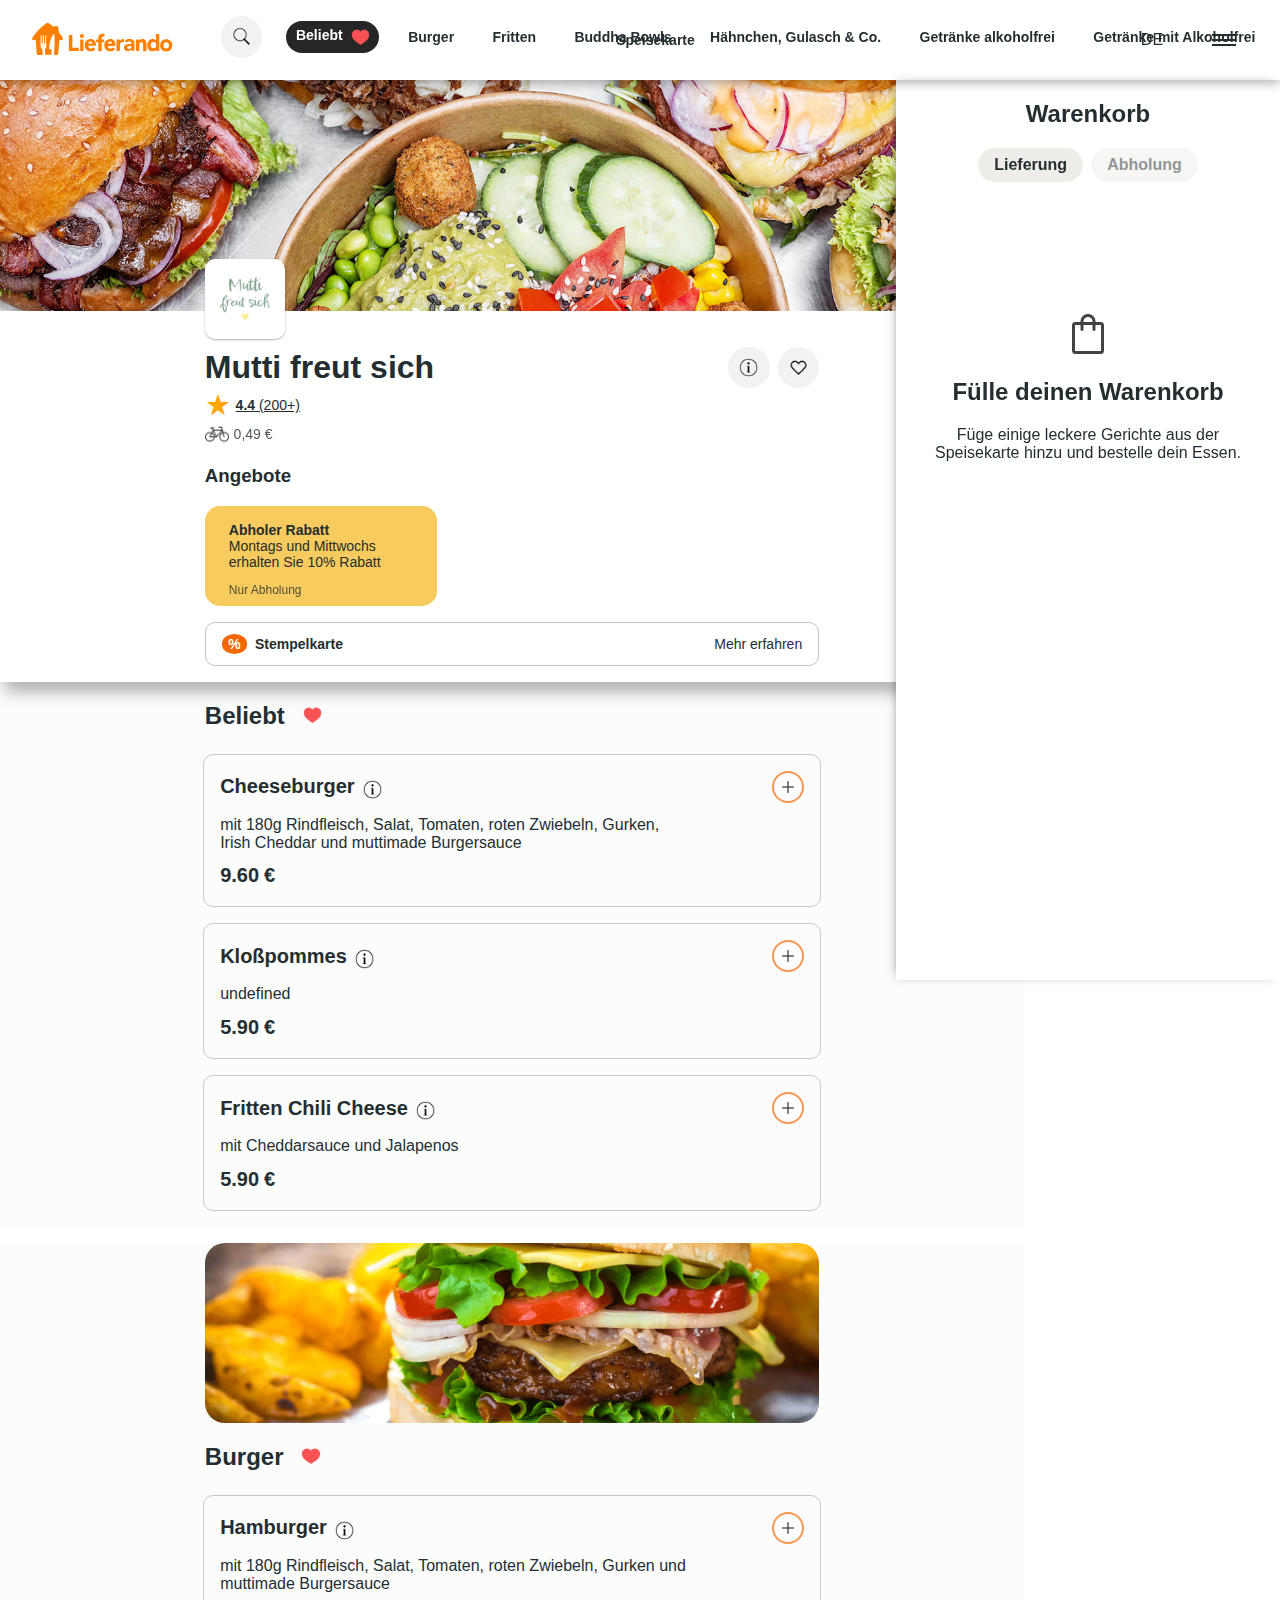
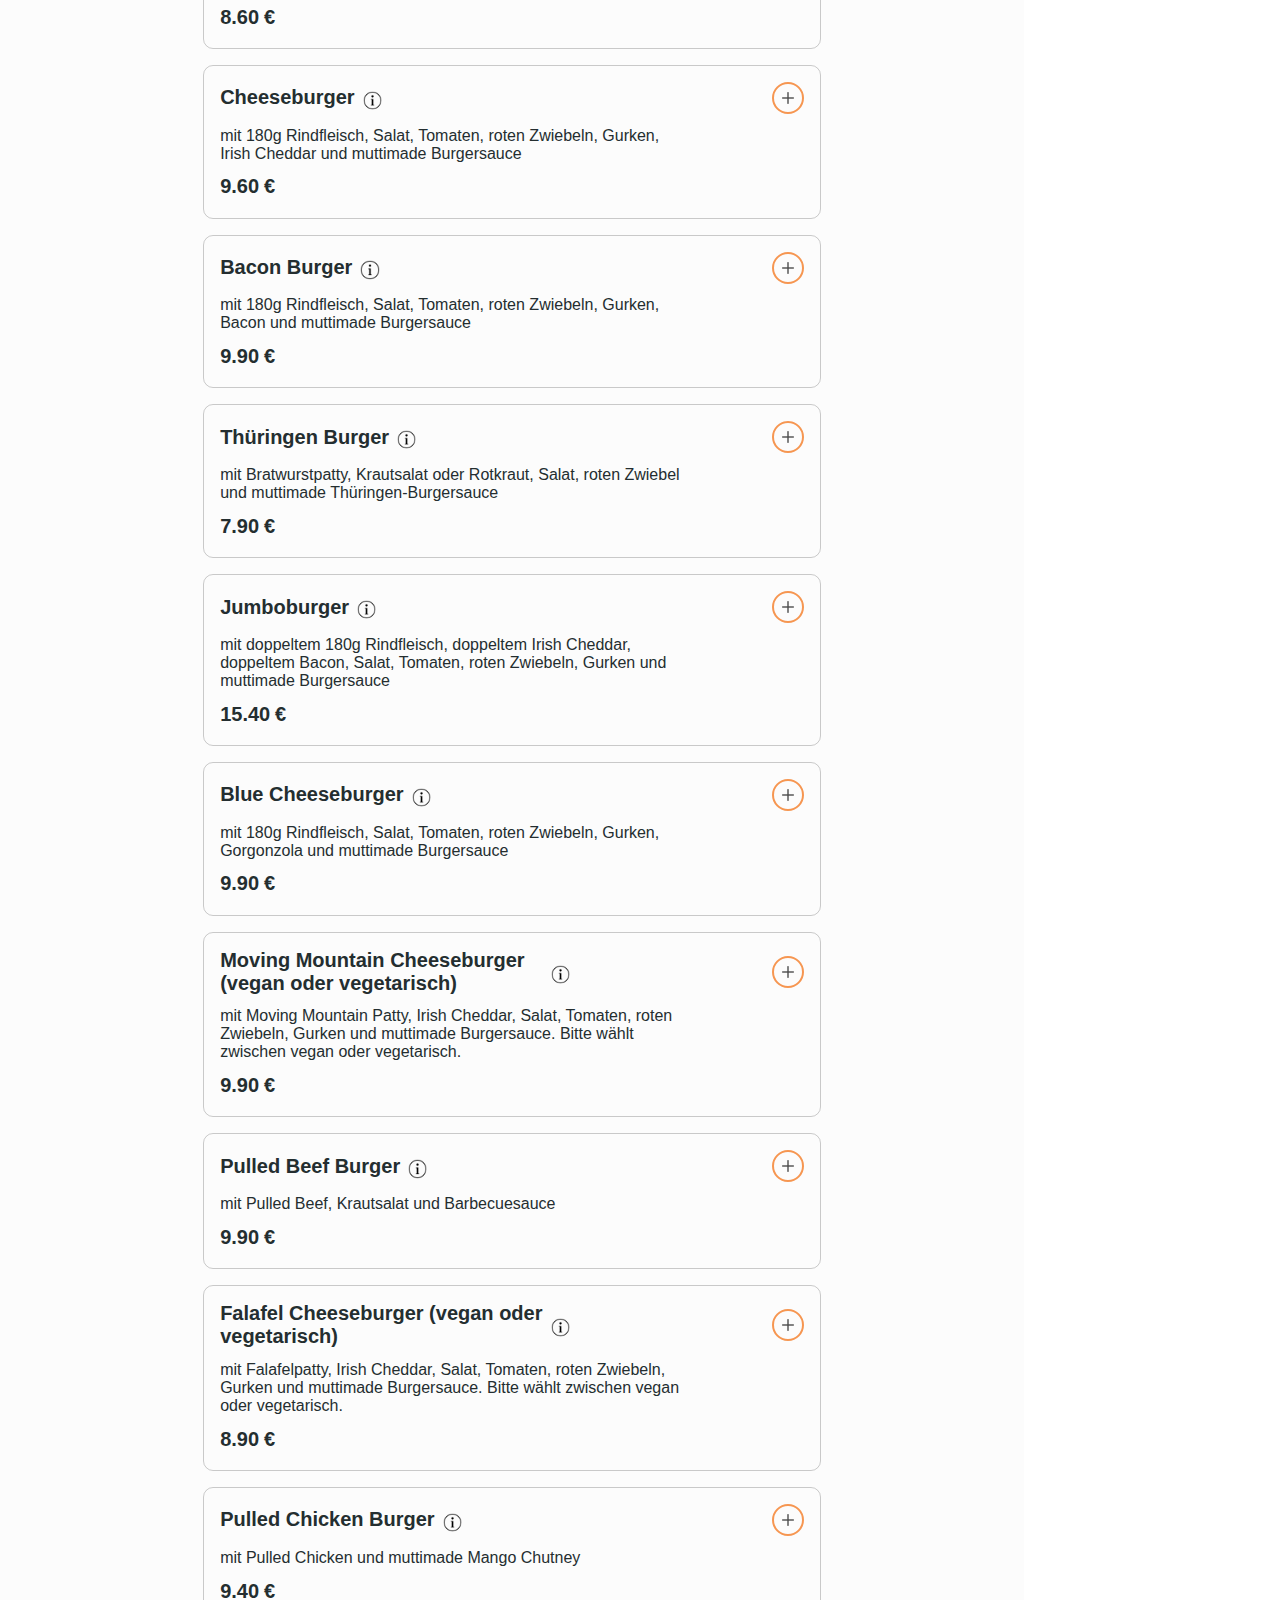
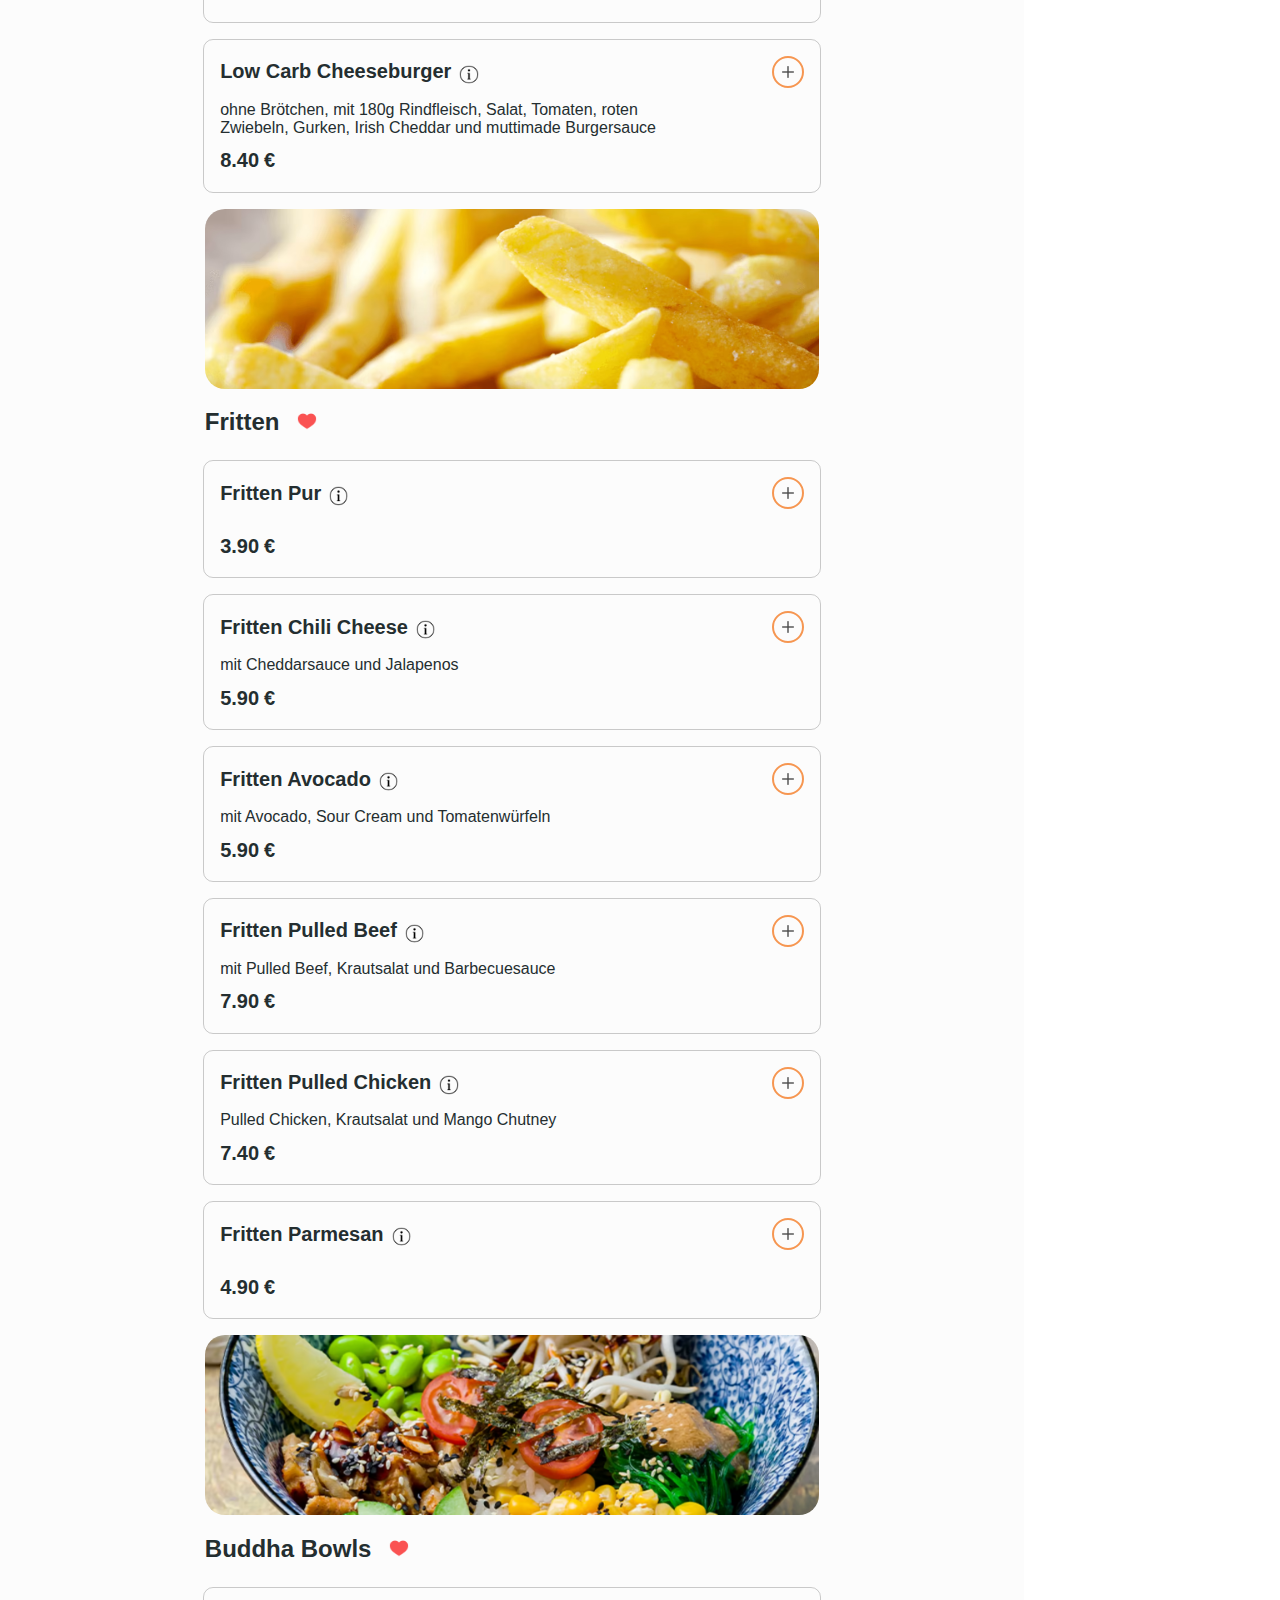
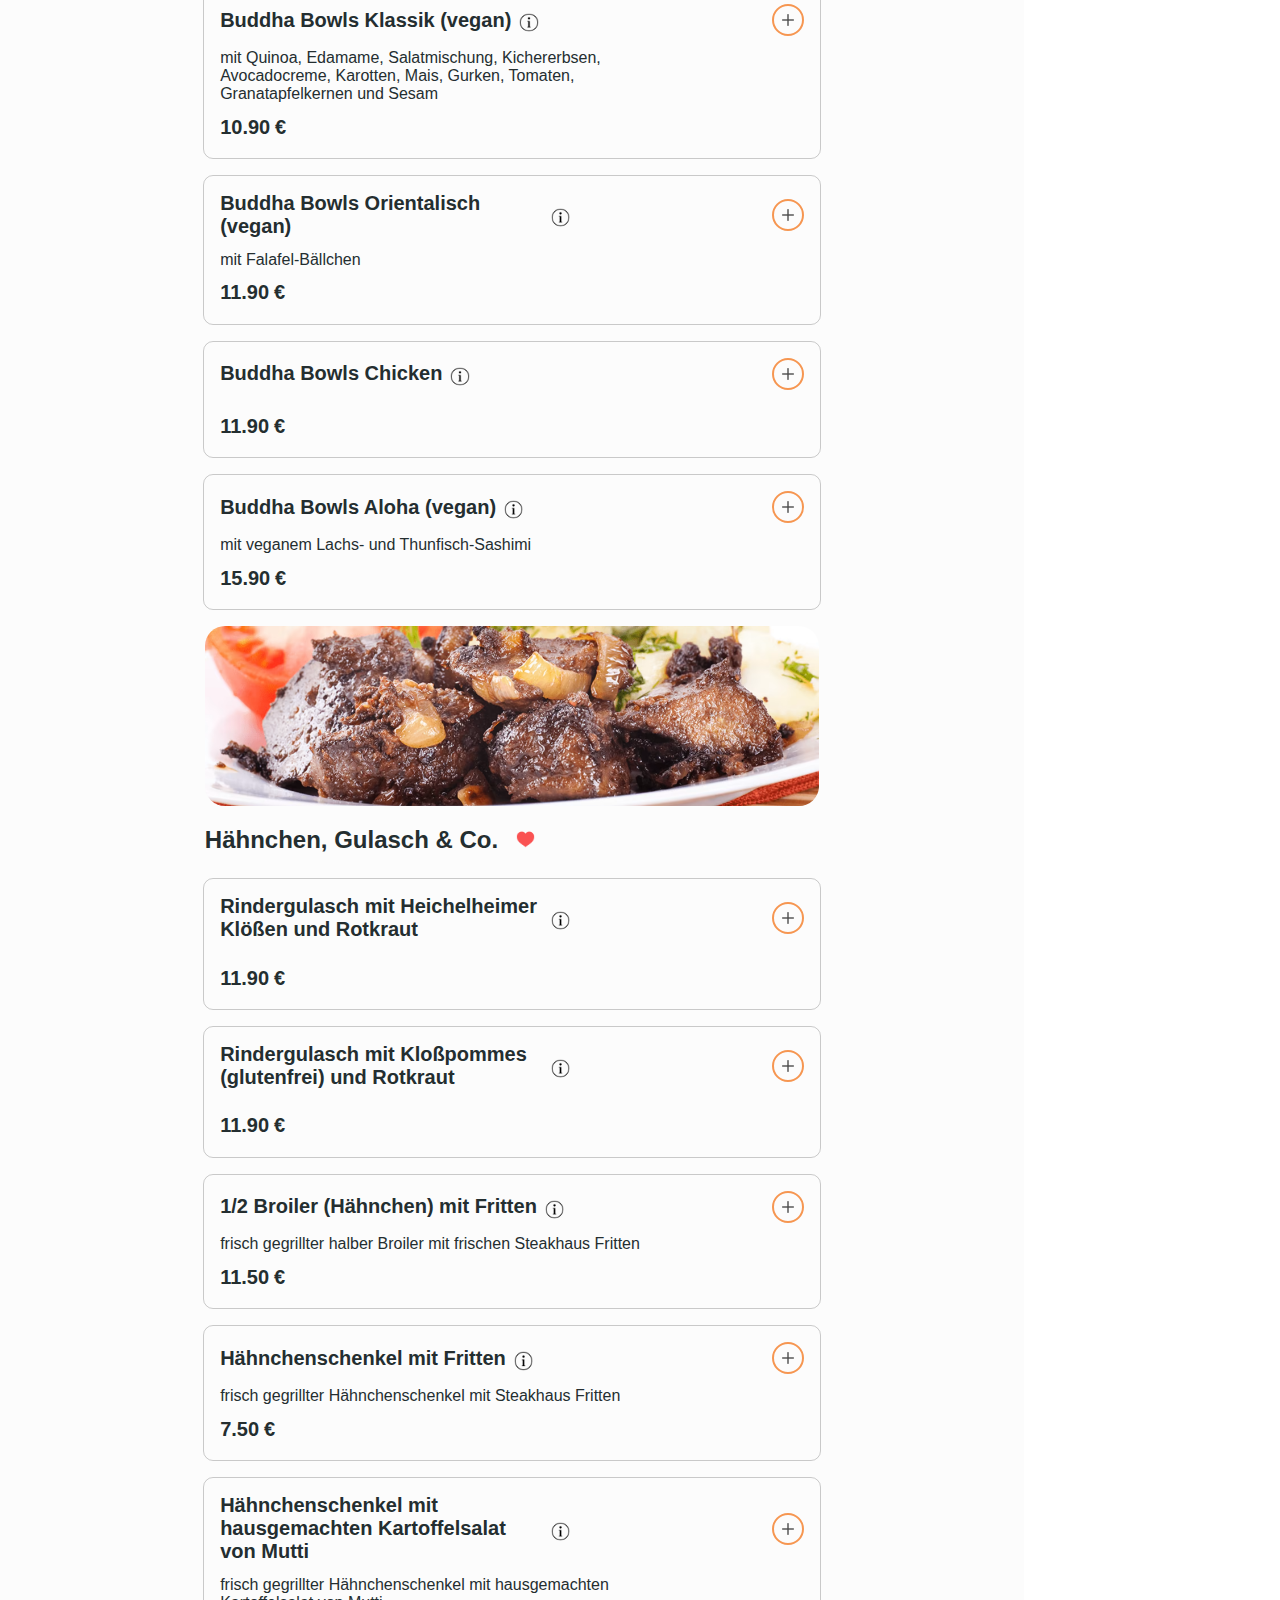
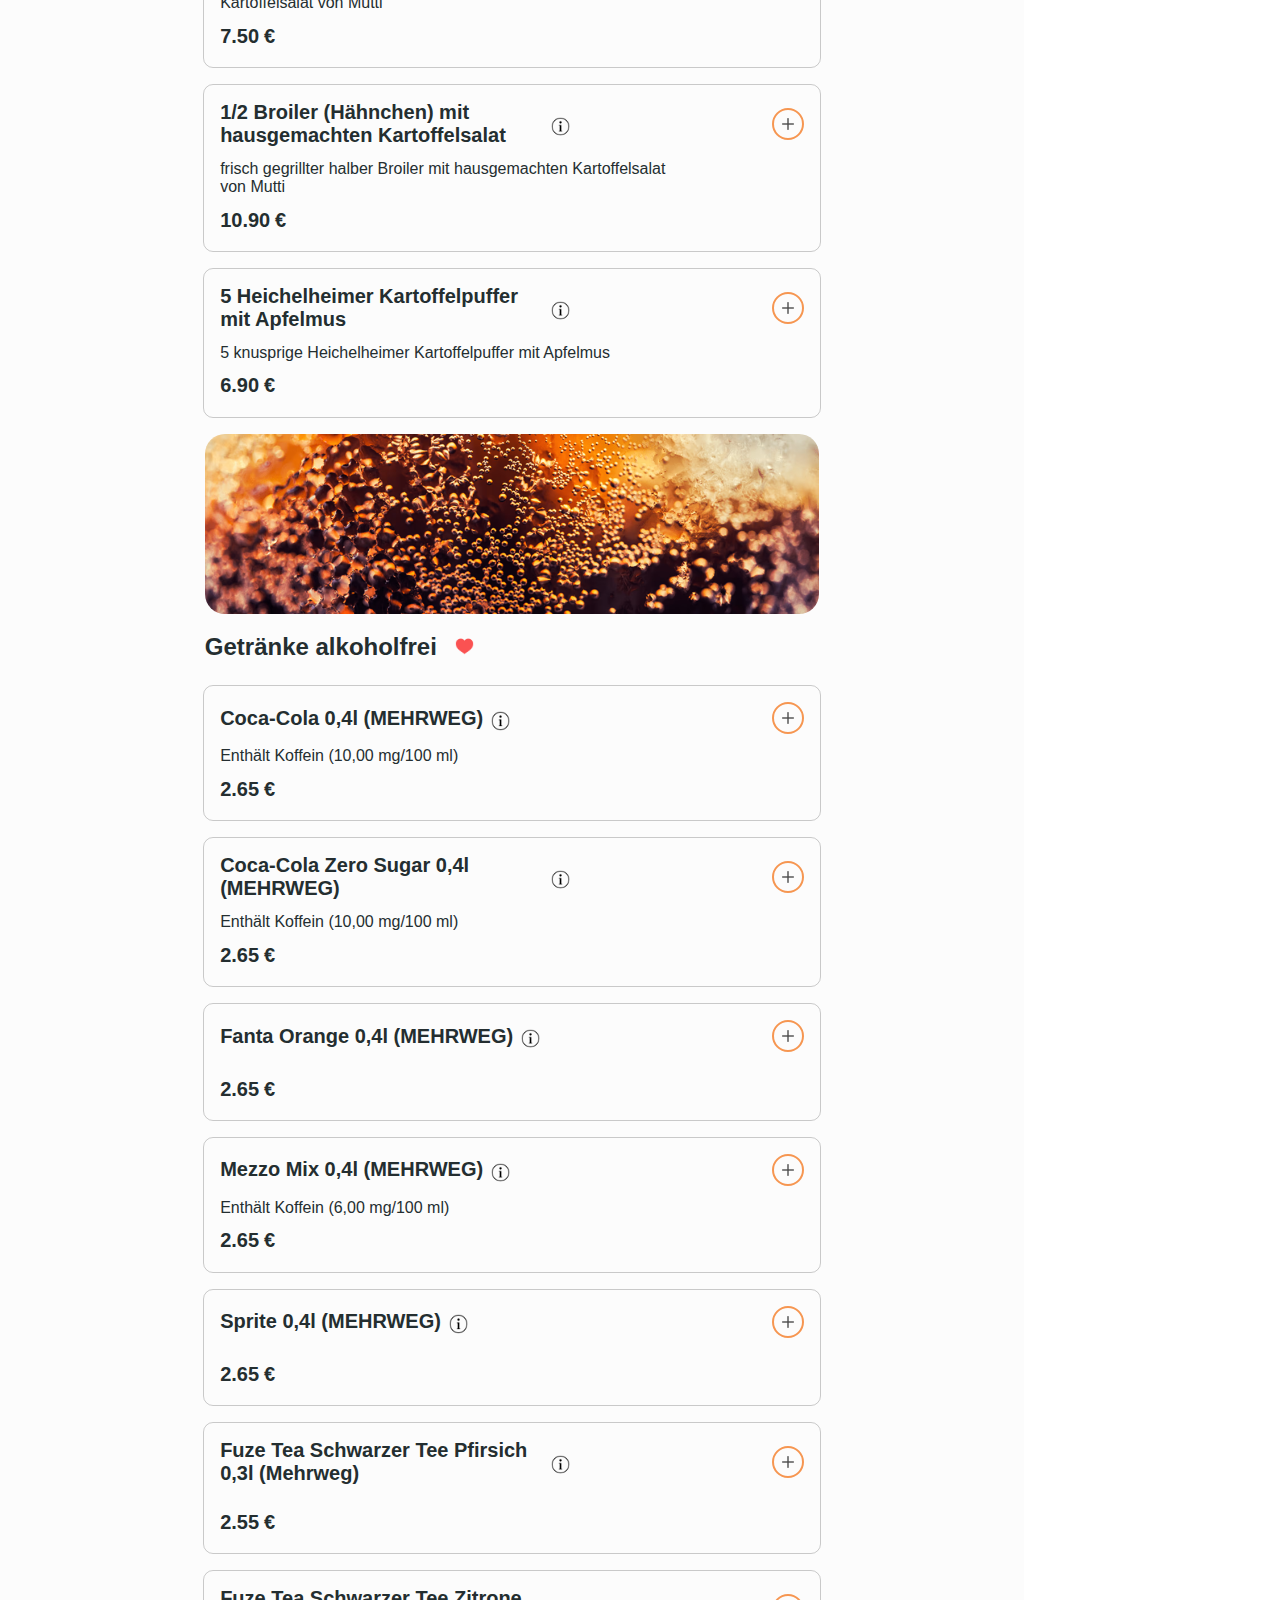
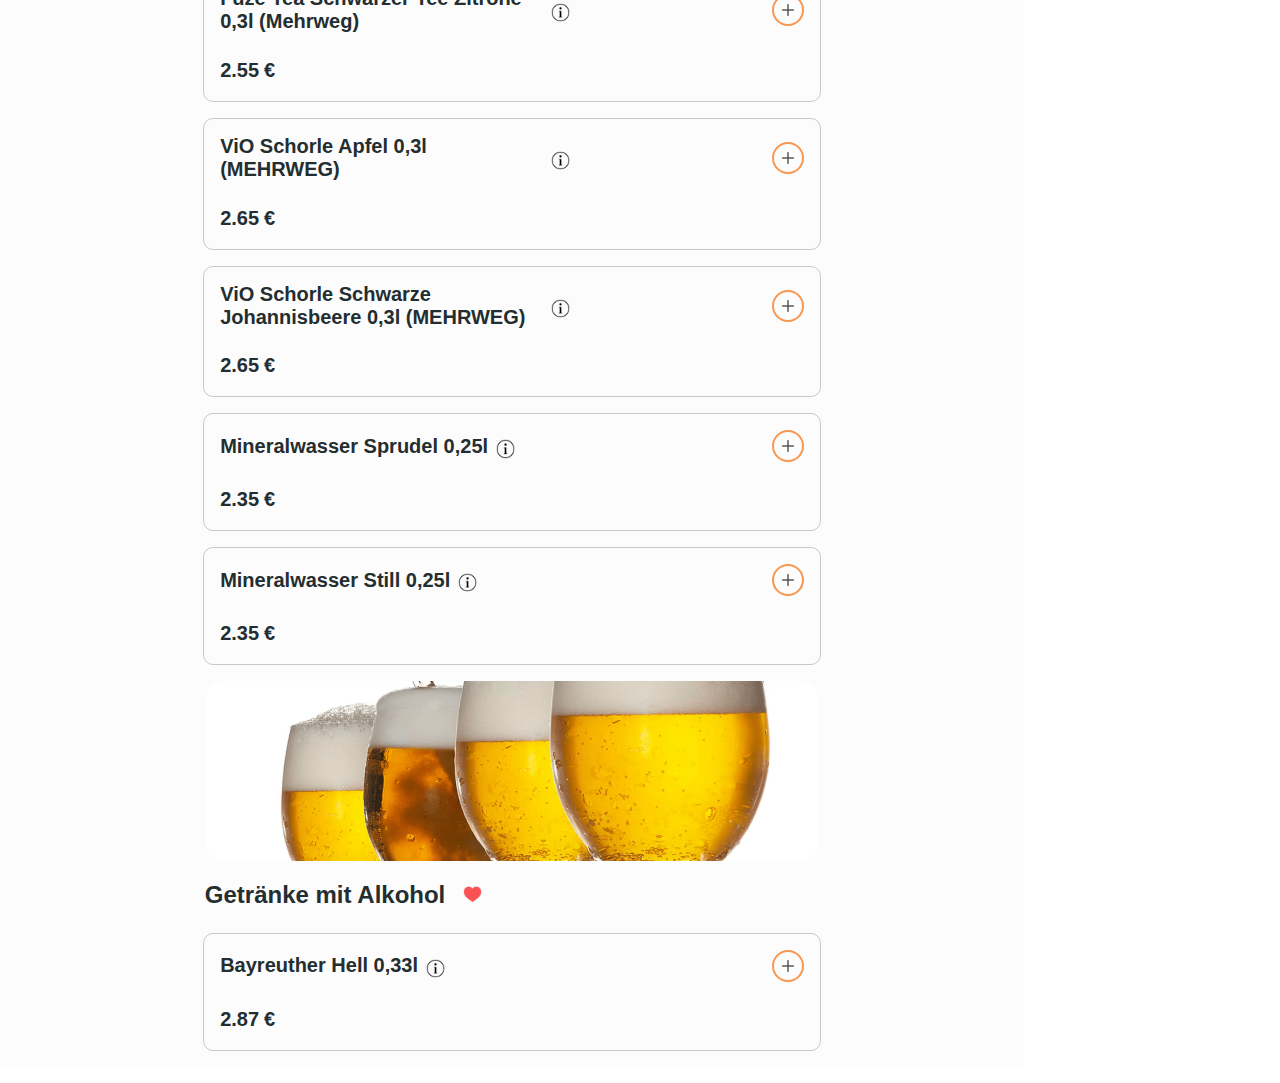
==== index.html @ 91c19d13 "refactor" ====
<!DOCTYPE html>
<html lang="en">
   <head>
      <meta charset="UTF-8" />
      <meta name="viewport" content="width=device-width, initial-scale=1.0" />
      <title>Lieferando-Klon</title>
      <link rel="stylesheet" href="style.css" />
      <link rel="shortcut icon" href="./src/img/fav.png" type="image/x-icon" />
   </head>
   <body>
      <header>
         <img src="./src/img/lieferando_logo.svg" alt="Company Logo" />
         <div class="header--headline">Speisekarte</div>
         <div class="header-right-side-wrapper">
            <div class="language-select right-element">DE</div>
            <div class="burger-menu-wrapper right-element">
               <div class="burger-menu-line"></div>
               <div class="burger-menu-line"></div>
               <div class="burger-menu-line"></div>
            </div>
         </div>
      </header>
      <div class="main-container">
         <!-- CONTENT -->
         <div class="content-container">
            <div class="header-image-wrapper">
               <img class="hero-image" src="./src/img/header.png" alt="some food" />
            </div>

            <div class="hero-content-wrapper">
               <div class="hero-content">
                  <div class="company-image"><img src="./src/img/restaurant_logo.png" alt="resturant logo" /></div>
                  <div class="title-wrapper">
                     <h1 class="hero-headline">Mutti freut sich</h1>
                     <div class="hero-button-wrapper">
                        <img src="./src/img/info_icon.png" alt="information icon" />
                        <img src="./src/img/heart_icon.png" alt="like icon" />
                     </div>
                  </div>

                  <div class="ratings-wrapper">
                     <span class="rating-star">&bigstar;</span>
                     <span class="ratings-number"><b>4.4</b>&nbsp;(200+)</span>
                  </div>

                  <div class="delivery-costs-wrapper">
                     <img src="./src/img/bycicle_icon.png" alt="bycicle icon" />
                     <span class="delivery-costs">0,49 €</span>
                  </div>

                  <h3>Angebote</h3>

                  <div class="discount-wrapper">
                     <div class="discount-headline">Abholer Rabatt</div>
                     <div class="discount-description">Montags und Mittwochs erhalten Sie 10% Rabatt</div>
                     <div class="discount-condition">Nur Abholung</div>
                  </div>

                  <div class="stamp-card-wrapper">
                     <div><span class="percent-icon">%</span>Stempelkarte</div>
                     <div class="more-information">Mehr erfahren</div>
                  </div>

                  <div class="search-bar-wrapper" id="searchBarContainer">
                     <div class="food-category-icon">
                        <img class="search-icon" src="./src/img/search-icon.png" alt="search icon" />
                     </div>
                     <div class="search-bar-foods-wrapper">
                        <div class="food-category-icon-active">
                           Beliebt<img class="favourites-icon" src="./src/img/heart_liked.png" alt="heart icon" />
                        </div>
                        <a href="#burger"><div>Burger</div></a>
                        <a href="#fries"><div>Fritten</div></a>
                        <a href="#bowls"><div>Buddha Bowls</div></a>
                        <a href="#homestyle"><div>Hähnchen, Gulasch & Co.</div></a>
                        <a href="#softdrinks"><div>Getränke alkoholfrei</div></a>
                        <a href="#alocoholics"><div>Getränke mit Alkoholfrei</div></a>
                     </div>
                     <div class="food-category-icon arrow"><img src="./src/img/arrow_icon.png" alt="arrow icon" /></div>
                     <div class="food-category-icon"><img src="./src/img/list_icon.png" alt="list icon" /></div>
                  </div>
               </div>
            </div>

            <!-- FAVORITE DISHES -->
            <div class="dishes-main-container dishes-favourite" id="dishesFavouriteContainer">
               <h2 class="headline-favourits-icon">Beliebt<img src="./src/img/heart_liked.png" alt="heart icon" /></h2>

               <div class="dishes-single-wrapper">
                  <div class="dishes-single-head-wrapper">
                     <h3 class="dishes-single-headline">
                        Cheeseburger<img src="./src/img/info_icon.png" alt="information icon" />
                     </h3>
                     <div class="counter-icon">
                        <img src="./src/img/add_icon.png" alt="add icon" class="add-icon" />
                     </div>
                  </div>
                  <div class="dishes-single-description">
                     mit 180g Rindfleisch, Salat, Tomaten, roten Zwiebeln, Gurken, Irish Cheddar und muttimade
                     Burgersauce
                  </div>
                  <div class="dishes-single-price"><span id="dishPrice">9,60</span>€</div>
               </div>

               <div class="dishes-single-wrapper">
                  <div class="dishes-single-head-wrapper">
                     <h3 class="dishes-single-headline">
                        Cheeseburger<img src="./src/img/info_icon.png" alt="information icon" />
                     </h3>
                     <div class="counter-icon">
                        <img src="./src/img/add_icon.png" alt="add icon" class="add-icon" />
                     </div>
                  </div>
                  <div class="dishes-single-description">
                     mit 180g Rindfleisch, Salat, Tomaten, roten Zwiebeln, Gurken, Irish Cheddar und muttimade
                     Burgersauce
                  </div>
                  <div class="dishes-single-price"><span id="dishPrice">9,60</span>€</div>
               </div>

               <div class="dishes-single-wrapper">
                  <div class="dishes-single-head-wrapper">
                     <h3 class="dishes-single-headline">
                        Cheeseburger<img src="./src/img/info_icon.png" alt="information icon" />
                     </h3>
                     <div class="counter-icon">
                        <img src="./src/img/add_icon.png" alt="add icon" class="add-icon" />
                     </div>
                  </div>
                  <div class="dishes-single-description">
                     mit 180g Rindfleisch, Salat, Tomaten, roten Zwiebeln, Gurken, Irish Cheddar und muttimade
                     Burgersauce
                  </div>
                  <div class="dishes-single-price"><span id="dishPrice">9,60</span>€</div>
               </div>
            </div>

            <!-- ALL DISHES -->

            <div class="dishes-main-container dishes-all" id="dishesAllContainer">
               <img src="./src/img/dishes/burger_section.png" alt="" />
               <h2 class="headline-favourits-icon">Burger</h2>

               <div class="dishes-single-wrapper">
                  <div class="dishes-single-head-wrapper">
                     <h3 class="dishes-single-headline">
                        Cheeseburger<img src="./src/img/info_icon.png" alt="information icon" />
                     </h3>
                     <div class="counter-icon">
                        <img src="./src/img/add_icon.png" alt="add icon" class="add-icon" />
                     </div>
                  </div>
                  <div class="dishes-single-description">
                     mit 180g Rindfleisch, Salat, Tomaten, roten Zwiebeln, Gurken, Irish Cheddar und muttimade
                     Burgersauce
                  </div>
                  <div class="dishes-single-price"><span id="dishPrice">9,60</span>€</div>
               </div>

               <div class="dishes-single-wrapper">
                  <div class="dishes-single-head-wrapper">
                     <h3 class="dishes-single-headline">
                        Cheeseburger<img src="./src/img/info_icon.png" alt="information icon" />
                     </h3>
                     <div class="counter-icon">
                        <img src="./src/img/add_icon.png" alt="add icon" class="add-icon" />
                     </div>
                  </div>
                  <div class="dishes-single-description">
                     mit 180g Rindfleisch, Salat, Tomaten, roten Zwiebeln, Gurken, Irish Cheddar und muttimade
                     Burgersauce
                  </div>
                  <div class="dishes-single-price"><span id="dishPrice">9,60</span>€</div>
               </div>

               <div class="dishes-single-wrapper">
                  <div class="dishes-single-head-wrapper">
                     <h3 class="dishes-single-headline">
                        Cheeseburger<img src="./src/img/info_icon.png" alt="information icon" />
                     </h3>
                     <div class="counter-icon">
                        <img src="./src/img/add_icon.png" alt="add icon" class="add-icon" />
                     </div>
                  </div>
                  <div class="dishes-single-description">
                     mit 180g Rindfleisch, Salat, Tomaten, roten Zwiebeln, Gurken, Irish Cheddar und muttimade
                     Burgersauce
                  </div>
                  <div class="dishes-single-price"><span id="dishPrice">9,60</span>€</div>
               </div>
            </div>
         </div>

         <!-- SHOPPING-CART -->

         <div class="shopping-cart-container" id="shoppingCartContainer">
            <h2>Warenkorb</h2>
            <div class="delivery-option-wrapper">
               <div class="delivery-option">Lieferung</div>
               <div class="pickup-option unshoosen-delivery">Abholung</div>
            </div>

            <div class="selected-dish-wrapper" id="shoppingCartProductContainer"></div>

            <div class="costs-overview-wrapper" id="costsContainer">
               <div class="empty-shopping-cart">
                  <img src="./src/img/shopping_bag.png" alt="shopping bag icon" />
                  <h2>Fülle deinen Warenkorb</h2>
                  <div>Füge einige leckere Gerichte aus der Speisekarte hinzu und bestelle dein Essen.</div>
               </div>
            </div>
         </div>
      </div>

      <div class="order-succes-container d-none" id="orderSuccesContainer">
         <div class="order-succes-wrapper">
            <h2>Vielen Dank für Ihre Bestellung</h2>
            <div class="order-succes-text">
               In Kürze bekommen Sie Ihre Bestellbescheinigung per Mail und Ihr Essen per Mensch.
            </div>
            <div class="close-btn" onclick="closeOrderSucces()">Schließen</div>
         </div>
      </div>

      <script src="./src/js/appData.js"></script>
      <script src="./src/js/HTMLtemplates.js"></script>
      <script src="./src/js/app.js"></script>
   </body>
</html>
---- style.css ----
:root {
   --fontfamily: "Segoe UI", Helvetica, sans-serif;
   --backgroundcolor: #ffffff;
   --accentcolor: #f36805;
   --fontcolor: #242e30;
   --transition: all 150ms ease-in;
}

* {
   scroll-behavior: smooth;
}

body {
   margin: 0;
   font-family: var(--fontfamily);
   color: var(--fontcolor);
   background-color: var(--backgroundcolor);
   box-sizing: border-box;
}

/* ------------- */
/*    Header     */
/* ------------- */

header {
   display: flex;
   justify-content: space-between;
   align-items: center;
   padding: 1rem 2rem;
   box-shadow: 0px 3px 10px rgba(0, 0, 0, 0.3);
   position: relative;
   z-index: 3;
   img:hover {
      cursor: pointer;
   }
   .header--headline {
      font-size: 14px;
      font-weight: bold;
   }

   .header-right-side-wrapper {
      display: flex;
      align-items: center;
      gap: 1.5rem;

      .right-element {
         display: flex;
         justify-content: center;
         align-items: center;
         border-radius: 100%;
         height: 2rem;
         width: 2rem;
         padding: 0.5rem;
         transition: var(--transition);
         &:hover {
            background-color: rgba(128, 128, 128, 0.1);
            cursor: pointer;
         }
      }

      .burger-menu-wrapper {
         flex-direction: column;
         gap: 0.2rem;
         .burger-menu-line {
            width: 1.5rem;
            height: 2px;
            background-color: var(--fontcolor);
         }
      }
   }
}

.main-container {
   position: relative;
}

/* ------------- */
/*    Content    */
/* ------------- */

.content-container {
   min-height: 100vh;
   width: 80%;
   display: flex;
   flex-direction: column;
   align-items: center;
}

.header-image-wrapper {
   position: relative;
   .hero-image {
      width: 100%;
   }
}

/* ------------- */
/*    Hero       */
/* ------------- */

.hero-content-wrapper {
   width: 100%;
   display: flex;
   flex-direction: column;

   align-items: center;
   box-shadow: 0px 15px 15px -5px rgba(0, 0, 0, 0.3);
   z-index: 1;
   position: relative;
}

.hero-content {
   width: 60%;
   position: relative;

   .company-image {
      position: absolute;
      top: 0;
      transform: translateY(-70%);
      left: 0;
      background-color: white;
      width: 3rem;
      height: 3rem;
      object-fit: cover;
      padding: 1rem;
      border-radius: 10px;
      box-shadow: 0px 1px 2px rgba(0, 0, 0, 0.3);
      display: flex;
      justify-content: center;
      align-items: center;
      img {
         width: 4rem;
         height: 4rem;
         object-fit: contain;
      }
   }
}

.title-wrapper {
   display: flex;
   align-items: center;
   justify-content: space-between;
   margin-top: 2rem;
   h1 {
      margin: 0rem;
   }
   .hero-button-wrapper {
      display: flex;
      gap: 0.5rem;
      img {
         width: 1.2rem;
         height: 1.2rem;
         background-color: rgba(128, 128, 128, 0.1);
         padding: 0.7rem;
         border-radius: 100%;
         transition: var(--transition);
         &:hover {
            background-color: rgba(128, 128, 128, 0.2);
            cursor: pointer;
         }
      }
   }
}

.ratings-wrapper {
   display: flex;
   align-items: center;
   gap: 0.3rem;
   .rating-star {
      color: orange;
      font-size: 1.8rem;
   }
   .ratings-number {
      font-size: 14px;
      text-decoration: underline;
   }
}

.delivery-costs-wrapper {
   display: flex;
   align-items: center;
   gap: 0.3rem;
   font-size: 14px;
   opacity: 0.8;
   img {
      width: 1.5rem;
      height: 1.5rem;
   }
}

.discount-wrapper {
   background-color: #f6c343dc;
   width: 30%;
   padding: 1rem 1.5rem 0.6rem 1.5rem;
   border-radius: 15px;
   font-size: 14px;
   margin-bottom: 1rem;
   .discount-headline {
      font-weight: bold;
   }
   .discount-description {
      margin-bottom: 7%;
   }
   .discount-condition {
      font-size: 12px;
      opacity: 0.8;
   }
}

.stamp-card-wrapper {
   font-size: 14px;
   display: flex;
   justify-content: space-between;
   border: 1px solid rgba(0, 0, 0, 0.24);
   border-radius: 10px;
   padding: 0.8rem 1rem;
   transition: var(--transition);
   margin-bottom: 1rem;
   &:hover {
      cursor: pointer;
      background-color: rgba(128, 128, 128, 0.1);
   }
   div:first-child {
      font-weight: bold;
   }
   .percent-icon {
      padding: 0.1rem 0.4rem;
      background-color: var(--accentcolor);
      border-radius: 100%;
      height: 14px;
      width: 14px;
      color: white;
      margin-right: 8px;
   }
}

.search-bar-wrapper {
   display: flex;
   align-items: center;
   font-size: 14px;
   font-weight: 600;
   gap: 1.5rem;
   padding: 1rem;
   position: fixed;
   top: 0;
   div {
      display: flex;
      gap: 0.5rem;
      transition: var(--transition);
      &:hover {
         cursor: pointer;
      }
   }
   img {
      width: 1.2rem;
      height: 1.2rem;
   }
   .search-bar-foods-wrapper {
      display: flex;
      align-items: center;
      gap: 1.2rem;
      white-space: nowrap;
      overflow: hidden;
      a {
         color: inherit;
         text-decoration: none;
      }
      div {
         padding: 0.2rem 0.6rem;
         border-radius: 20px;
      }
      div:hover {
         background-color: rgba(128, 128, 128, 0.1);
      }
   }
   .food-category-icon {
      width: 1.2rem;
      height: 1.2rem;
      background-color: rgba(128, 128, 128, 0.1);
      border-radius: 100%;
      padding: 0.7rem;
      &:hover {
         background-color: rgba(128, 128, 128, 0.2);
      }
   }
   .food-category-icon-active {
      background-color: #262626;
      color: white;
      padding: 0.4rem 0.6rem !important;
      &:hover {
         background-color: #262626 !important;
         opacity: 0.9;
      }
   }
   .arrow {
      filter: invert(1);
   }
}

/* ------------- */
/*     Dishes    */
/* ------------- */

.dishes-main-container {
   background-color: #fcfcfc;
   width: 100%;
   margin-bottom: 1rem;
   display: flex;
   flex-direction: column;
   align-items: center;
   .headline-favourits-icon {
      width: 60%;
      margin-bottom: 1.5rem;
      img {
         width: 1.2rem;
         height: 1.2rem;
         padding-left: 0.7rem;
      }
   }
}

.dishes-single-wrapper {
   width: 57%;
   display: flex;
   flex-direction: column;
   border: 1px solid rgba(0, 0, 0, 0.2);
   border-radius: 10px;
   padding: 1rem;
   transition: var(--transition);
   margin-bottom: 1rem;
   &:hover {
      cursor: pointer;
      background-color: rgba(128, 128, 128, 0.1);
   }

   .dishes-single-head-wrapper {
      display: flex;
      align-items: center;
      justify-content: space-between;
      margin-bottom: 0.8rem;
      .dishes-single-headline {
         margin: 0;
         font-size: 1.25rem;
         display: flex;
         align-items: center;
         gap: 0.5rem;
         width: 60%;
         img {
            padding-top: 5px;
            width: 1.2rem;
            height: 1.2rem;
         }
      }
      .counter-icon {
         border-radius: 100%;
         padding: 0.25rem;
         border: 2px solid #f36805b0;
         display: flex;
         align-items: center;
         justify-content: center;
         transition: var(--transition);
         z-index: 999;
         &:hover {
            cursor: pointer;
            background-color: var(--accentcolor);
         }
         img {
            width: 20px;
            height: 20px;
            filter: invert(1);
         }
      }
   }

   .dishes-single-description {
      width: 80%;
      margin-bottom: 0.8rem;
   }

   .dishes-single-price {
      font-size: 20px;
      font-weight: bold;
      display: flex;
      gap: 0.3rem;
      margin-bottom: 0.2rem;
   }
}

.dishes-all {
   img {
      width: 60%;
      border-radius: 20px;
      height: 20vh;
      object-fit: cover;
   }
}

/* ------------- */
/* Shopping-Cart */
/* ------------- */

.empty-shopping-cart {
   display: flex;
   flex-direction: column;
   align-items: center;
   margin-top: 5rem;
   img {
      width: 3rem;
      height: 3rem;
   }
   div {
      text-align: center;
   }
}

.shopping-cart-container {
   height: 100vh;
   width: 20%;
   background-color: var(--backgroundcolor);
   position: absolute;
   top: 0;
   right: 0;
   display: flex;
   flex-direction: column;
   align-items: center;
   box-shadow: -3px 0 10px -5px rgba(0, 0, 0, 0.5);
   z-index: 2;
   transition: var(--transition);
}

.delivery-option-wrapper {
   display: flex;
   justify-content: center;
   width: 80%;
   gap: 0.5rem;
   margin-bottom: 2rem;
   div {
      background-color: #efedea;
      padding: 0.5rem 1rem;
      border-radius: 20px;
      font-weight: 550;
      transition: var(--transition);
      &:hover {
         cursor: pointer;
         background-color: #d4d2cf;
      }
   }
}

.unshoosen-delivery {
   opacity: 0.5;
}

.selected-dish-wrapper {
   width: 95%;
   margin-bottom: 1rem;

   .selected-dish-head {
      display: flex;
      justify-content: space-between;
      align-items: center;
      width: 100%;
      margin-bottom: 0.8rem;
      padding-top: 0.8rem;
      div {
         padding-left: 1rem;
         padding-right: 1rem;
      }
      .selected-dish-head-left {
         display: flex;
         gap: 0.5rem;
         font-weight: bold;
         div {
            padding: 0;
         }
         .selected-dish-name {
            text-decoration: underline;
            &:hover {
               cursor: pointer;
               text-decoration: none;
            }
         }
      }
      .selected-dish-price {
         display: flex;
         gap: 0.25rem;
      }
   }

   .selected-dish-bottom {
      display: flex;
      justify-content: space-between;
      align-items: center;
      width: 100%;
      padding-bottom: 0.8rem;
      border-bottom: 1px solid rgba(0, 0, 0, 0.2);
      &:last-child {
         border: none;
         padding-bottom: 2rem;
      }
      .selected-dish-addcomment {
         padding-left: 2.2rem;
         text-decoration: underline;
         width: 30%;
         &:hover {
            cursor: pointer;
            text-decoration: none;
         }
      }
      .selected-dish-left-counter {
         display: flex;
         gap: 0.8rem;
         span {
            font-size: 1.2rem;
         }
         img {
            height: 2rem;
            width: 2rem;
            background-color: #131313;
            border-radius: 100%;
            filter: invert(1);
            transition: var(--transition);
            &:hover {
               cursor: pointer;
               background-color: #3d3d3d;
            }
         }
      }
   }
}

.overload-prevention-cart-products {
   max-height: 55%;
   overflow: scroll;
   overflow-x: hidden;
   scrollbar-color: #333333a4 transparent;
   scrollbar-width: thin;
}

.selected-dish-wrapper:last-child {
   border: none;
}

.costs-overview-wrapper {
   width: 85%;
   padding-bottom: 0.8rem;
   margin-bottom: 1rem;
}

.overload-prevention-costs {
   position: fixed;
   bottom: 0;
   right: 10px;
   width: 18%;
}

.costs-wrapper {
   width: 100%;
   display: flex;
   justify-content: space-between;
}

.costs-service-wrapper {
   display: flex;
   img {
      height: 1.2rem;
      width: 1.2rem;
      background-color: #f36805;
      border-radius: 100%;
      &:hover {
         cursor: pointer;
      }
   }
}

.costs-all-wrapper {
   font-weight: bold;
}

.pay-button {
   margin-top: 1rem;
   width: 100%;
   background-color: var(--accentcolor);
   color: white;
   border-radius: 20px;
   justify-content: center;
   align-items: center;
   display: flex;
   font-weight: bold;
   font-size: 20px;
   transition: var(--transition);

   &:hover {
      cursor: pointer;
      background-color: #e66306;
   }
   .costs-pay-button {
      padding: 1rem;
      padding-left: 0.25rem;
   }
}

.order-succes-container {
   width: 100%;
   height: 100vh;
   position: fixed;
   top: 0;
   background-color: #131313ab;
   z-index: 999;

   display: flex;
   flex-direction: column;
   align-items: center;
   justify-content: center;
   color: white;

   .order-succes-wrapper {
      background-color: rgba(0, 0, 0, 0.801);
      padding: 3rem;
      display: flex;
      flex-direction: column;
      align-items: center;
      justify-content: center;
      border-radius: 20px;

      .order-succes-text {
         width: 60%;
         text-align: center;
      }
      .close-btn {
         background-color: rgba(255, 255, 255, 0.76);
         color: rgba(0, 0, 0, 0.705);
         padding: 1rem 2rem;
         font-size: 1.5rem;
         font-weight: bold;
         margin-top: 3rem;
         border-radius: 20px;
         transition: var(--transition);
         &:hover {
            cursor: pointer;
            background-color: rgba(255, 255, 255, 0.95);
         }
      }
   }
}

@media (max-width: 1320px) {
   .shopping-cart-container {
      width: 30%;
   }
}

@media (max-width: 1240px) {
   .shopping-cart-container {
      width: 30%;
   }
}

.d-none {
   display: none;
}
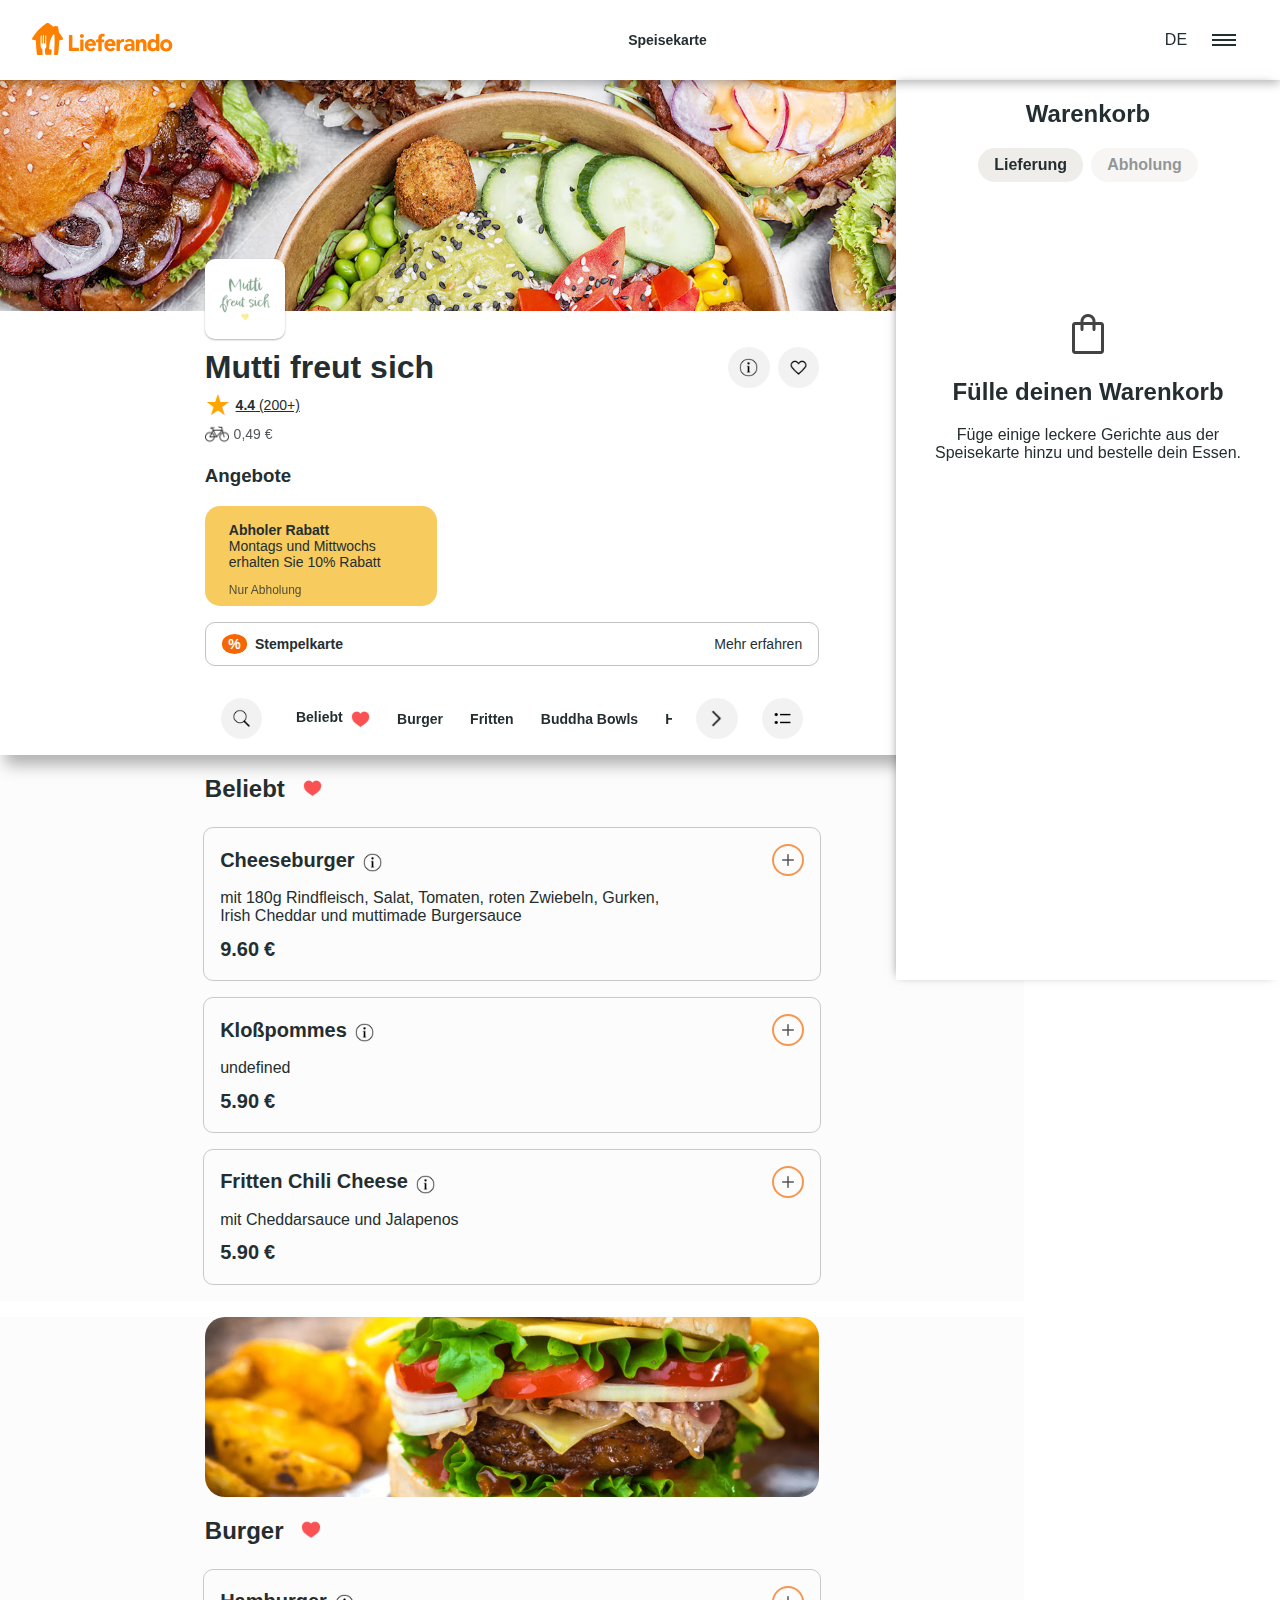
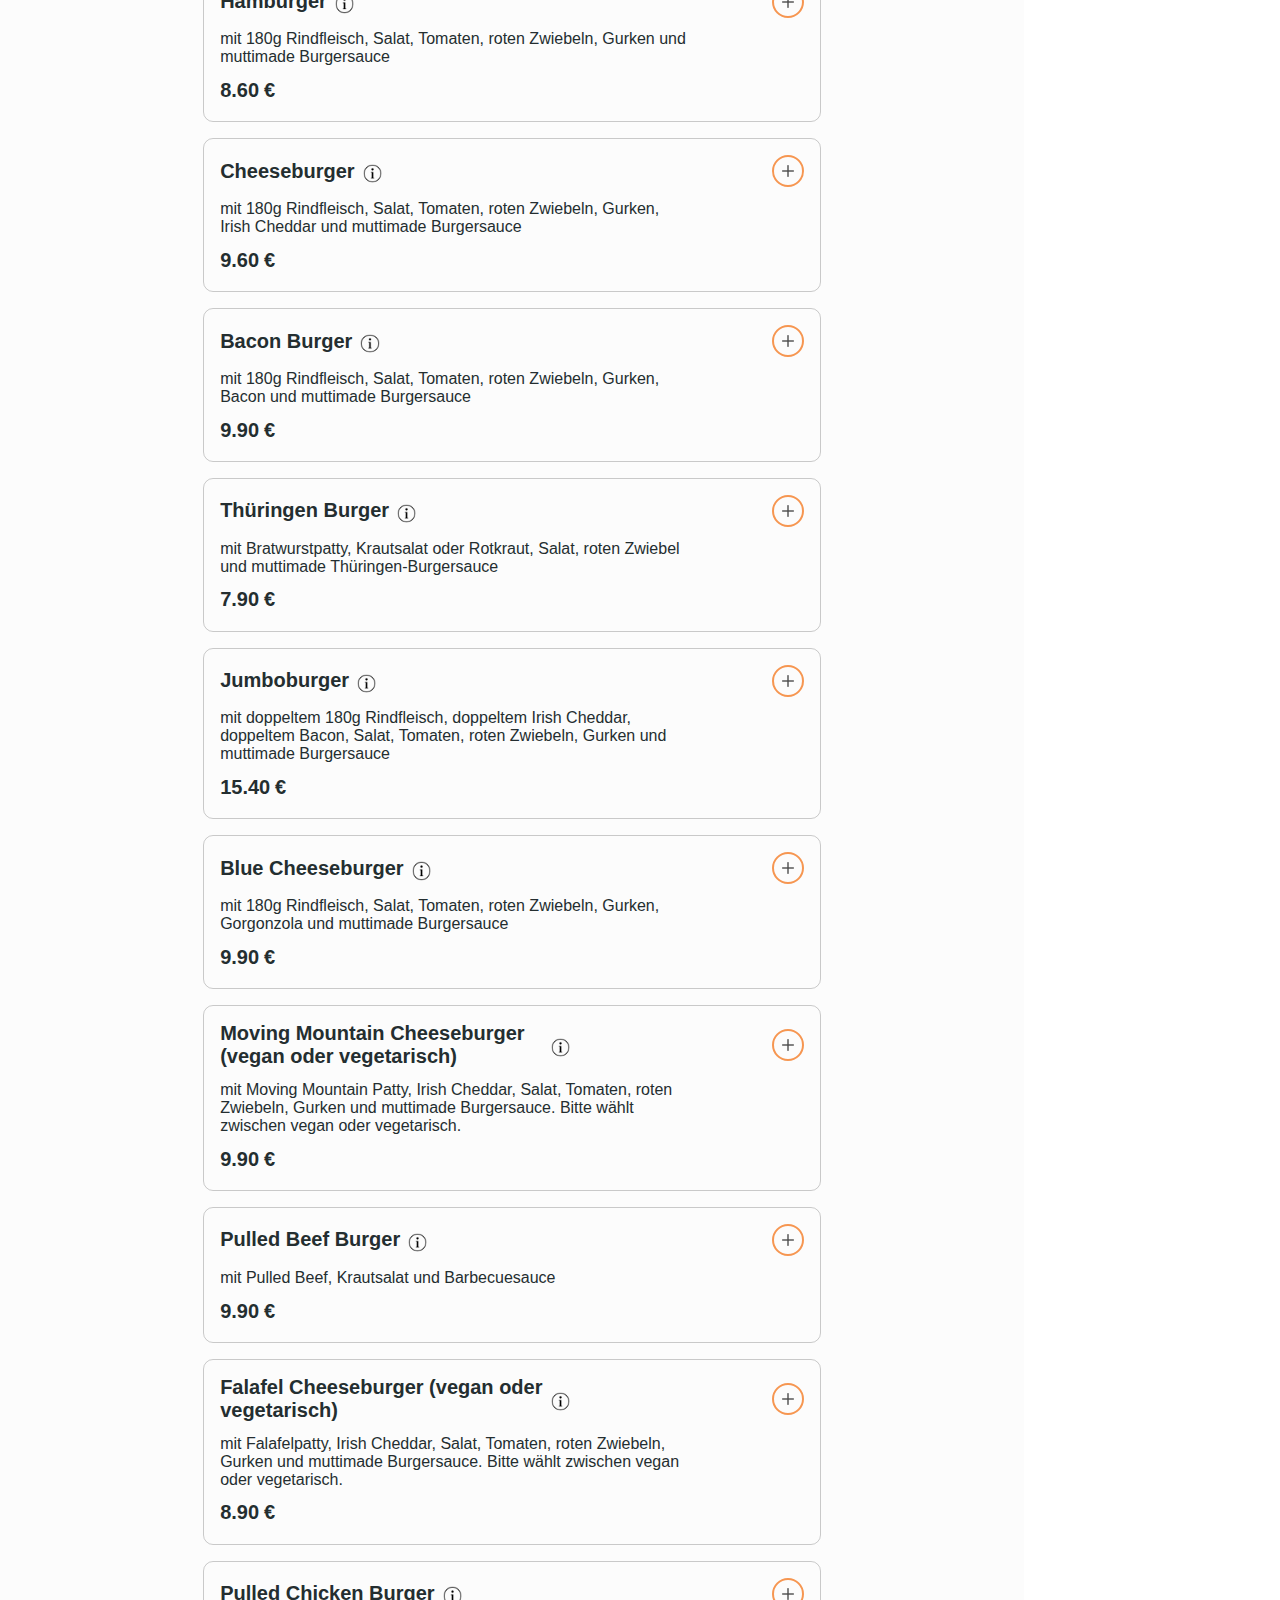
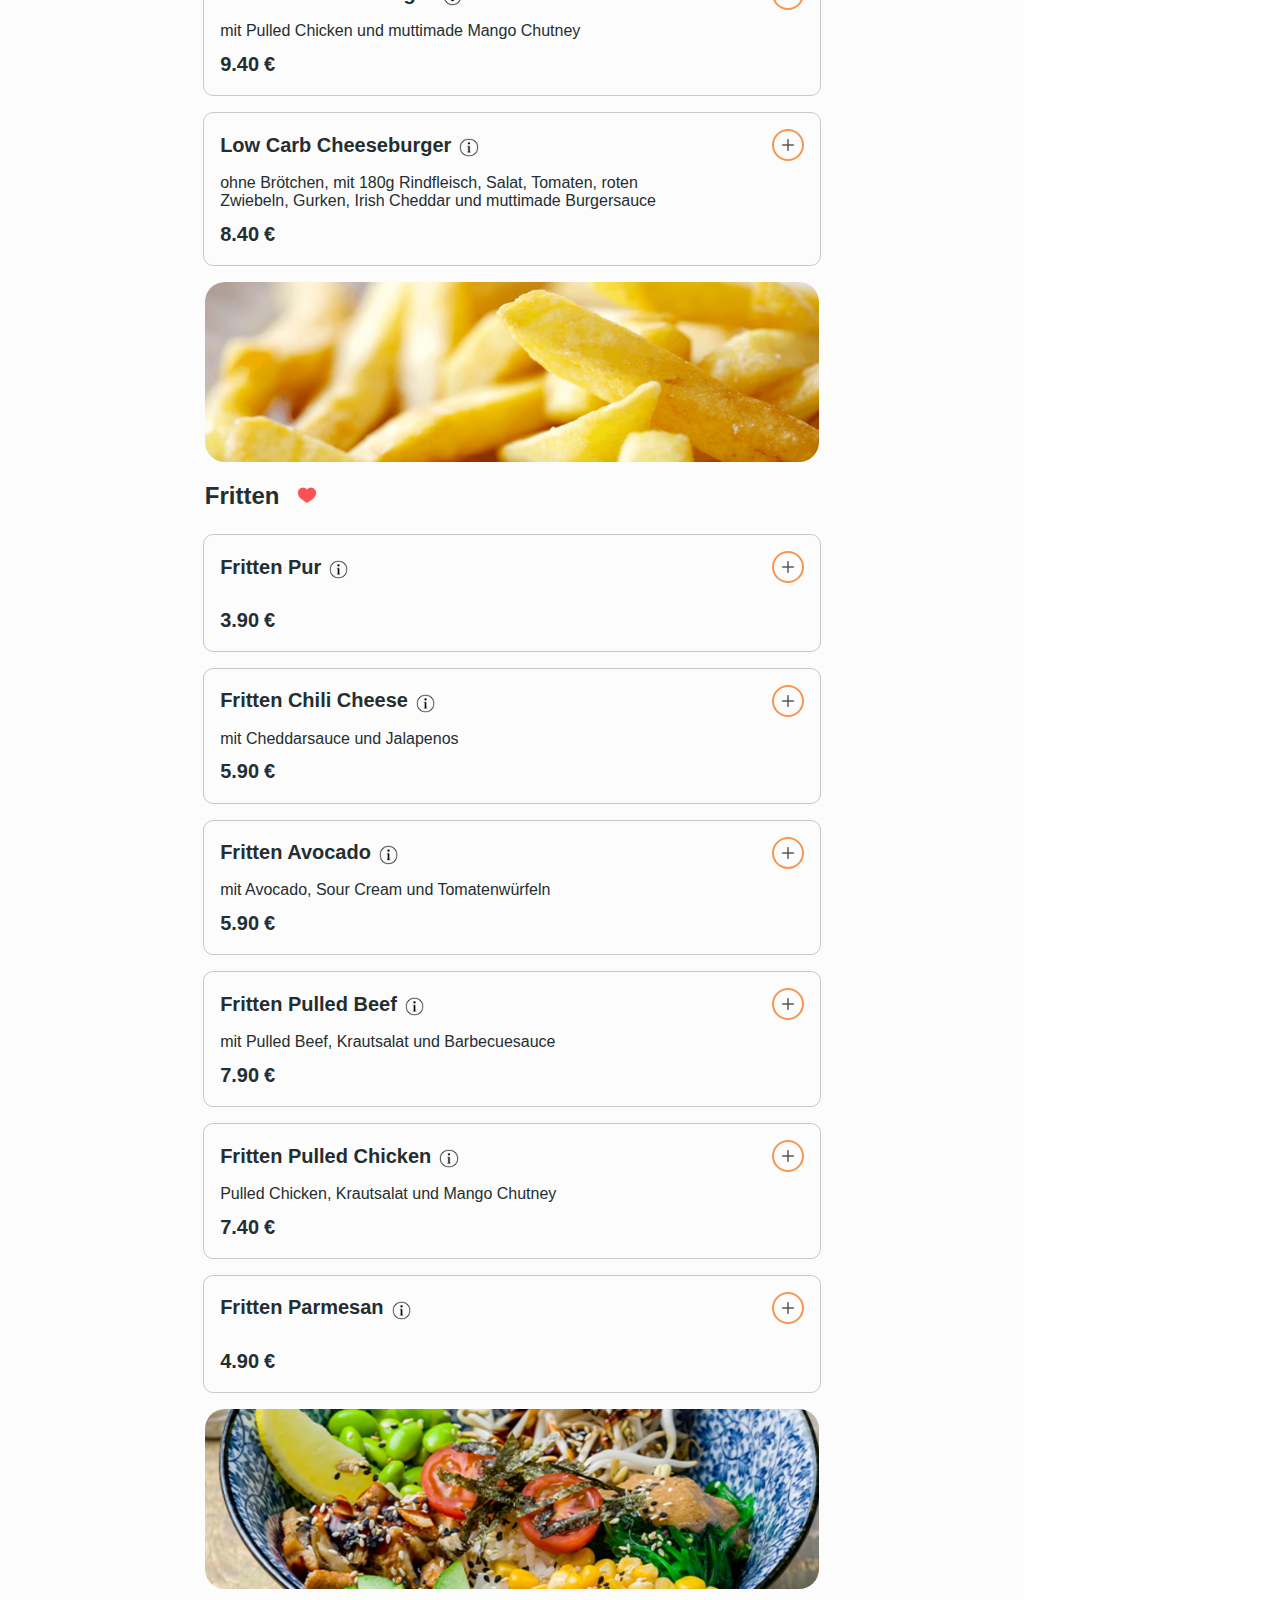
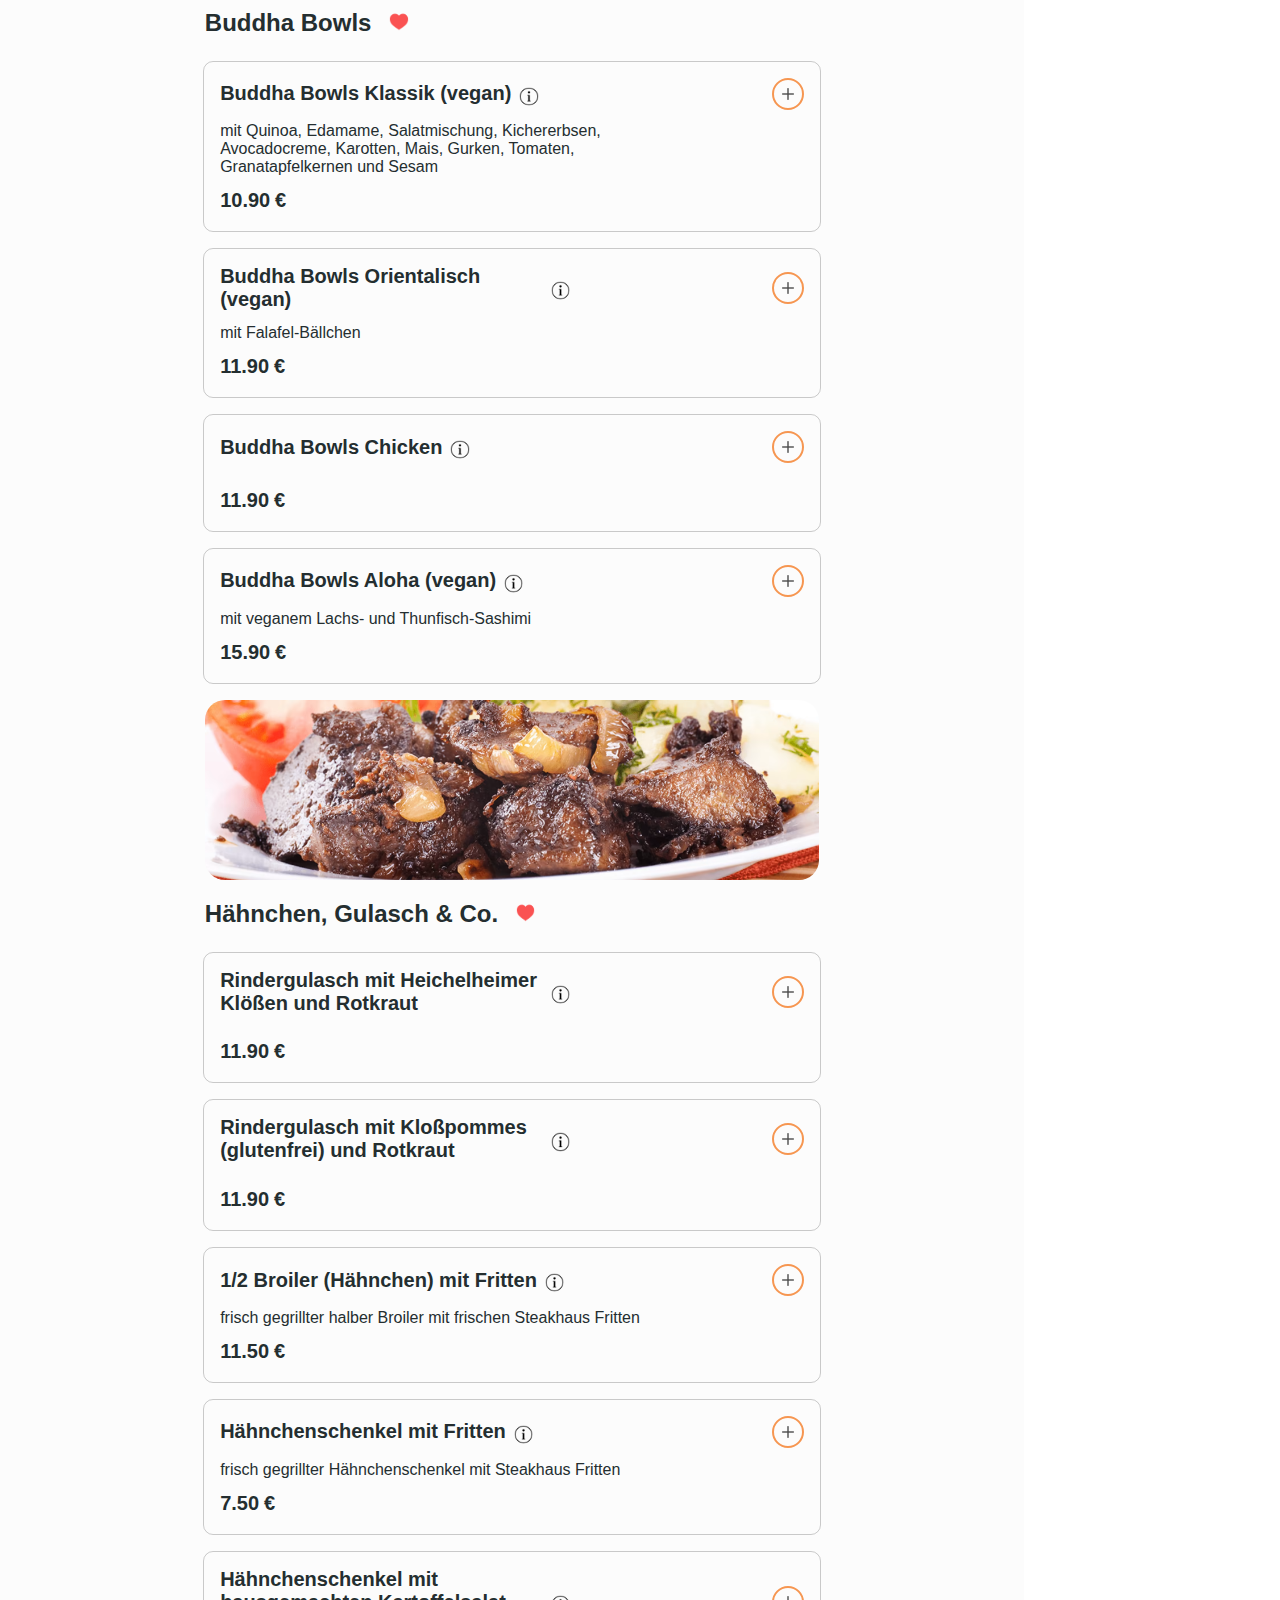
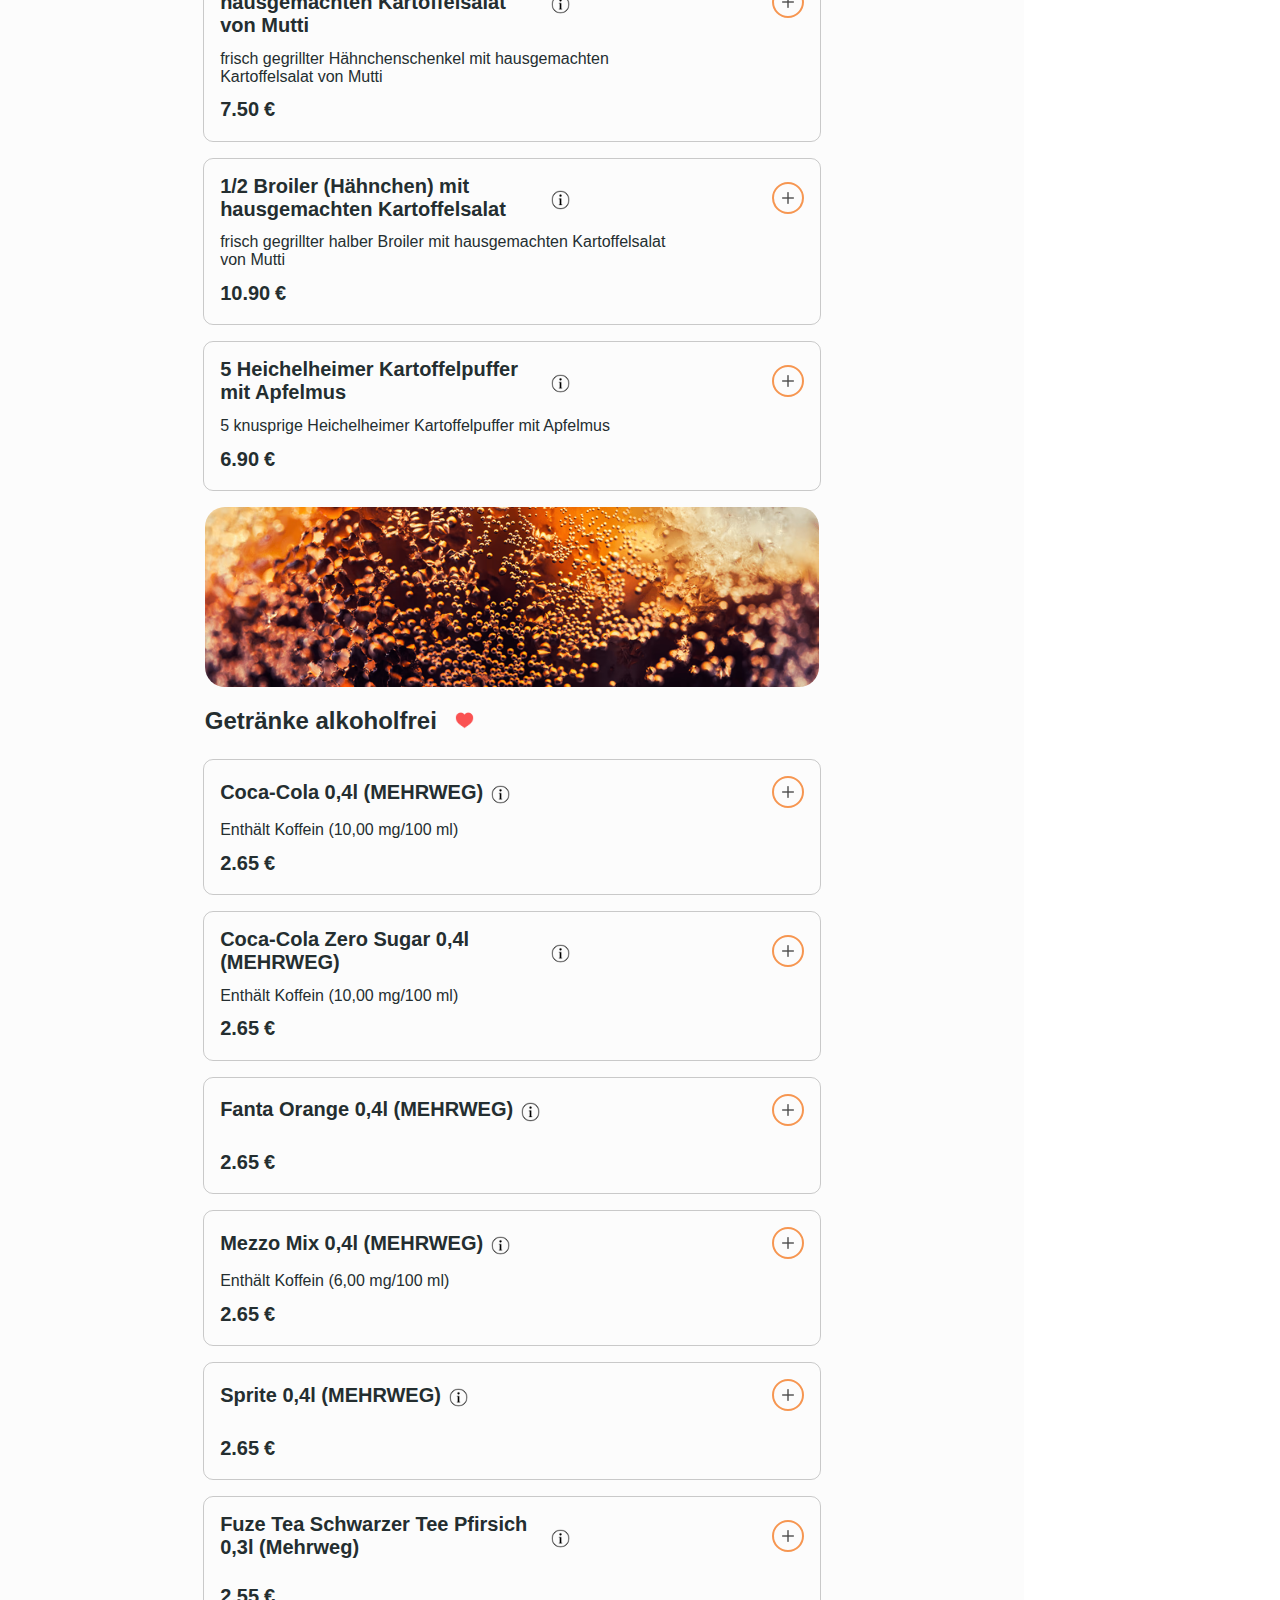
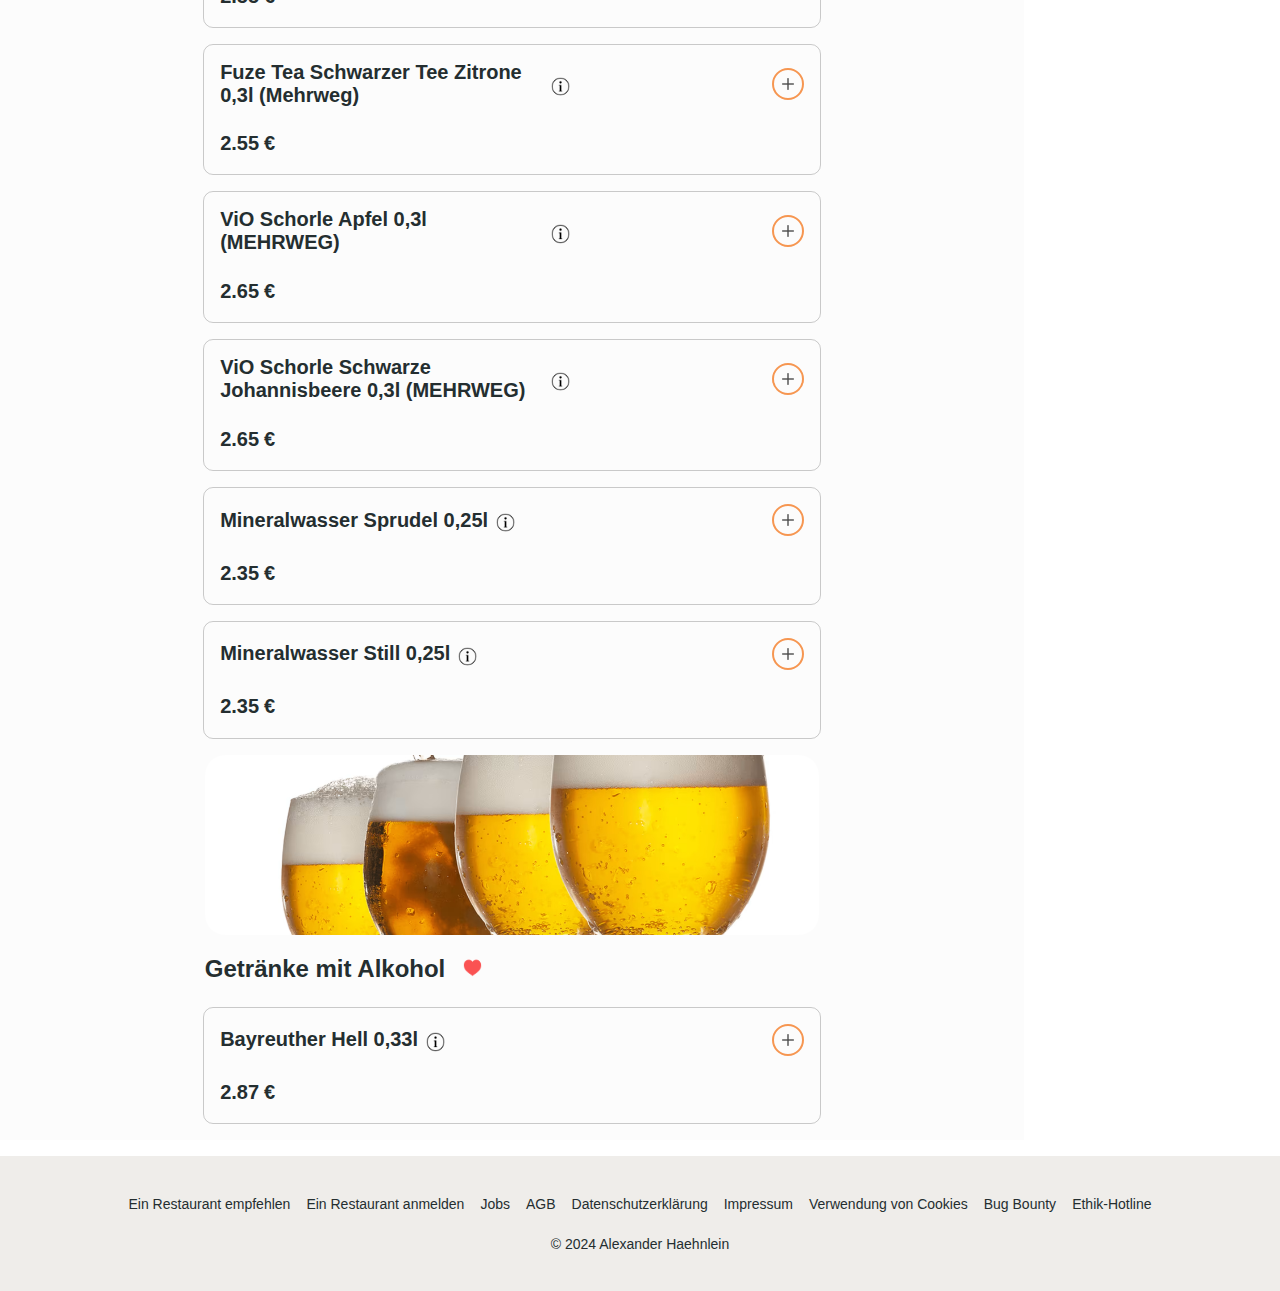
==== commit 2be07ed4: "refactor" ====
--- a/index.html
+++ b/index.html
@@ -66,7 +66,7 @@
                         <img class="search-icon" src="./src/img/search-icon.png" alt="search icon" />
                      </div>
                      <div class="search-bar-foods-wrapper">
-                        <div class="food-category-icon-active">
+                        <div>
                            Beliebt<img class="favourites-icon" src="./src/img/heart_liked.png" alt="heart icon" />
                         </div>
                         <a href="#burger"><div>Burger</div></a>
@@ -195,6 +195,7 @@
 
          <div class="shopping-cart-container" id="shoppingCartContainer">
             <h2>Warenkorb</h2>
+            <img src="./src/img/close_icon.png" alt="" id="shoppingCartCloseBtn" onclick="closeShoppingCartMobile()" />
             <div class="delivery-option-wrapper">
                <div class="delivery-option">Lieferung</div>
                <div class="pickup-option unshoosen-delivery">Abholung</div>
@@ -212,6 +213,8 @@
          </div>
       </div>
 
+      <div class="shopping-cart-btn-mobile-wrapper" id="shoppingCartBtnContainer"></div>
+
       <div class="order-succes-container d-none" id="orderSuccesContainer">
          <div class="order-succes-wrapper">
             <h2>Vielen Dank für Ihre Bestellung</h2>
@@ -221,7 +224,22 @@
             <div class="close-btn" onclick="closeOrderSucces()">Schließen</div>
          </div>
       </div>
-
+      <footer>
+         <div class="footer-top">
+            <div>Ein Restaurant empfehlen</div>
+            <div>Ein Restaurant anmelden</div>
+            <div>Jobs</div>
+            <div>AGB</div>
+            <div>Datenschutzerklärung</div>
+            <div>Impressum</div>
+            <div>Verwendung von Cookies</div>
+            <div>Bug Bounty</div>
+            <div>Ethik-Hotline</div>
+         </div>
+         <div class="footer-bottom">
+            <div>© 2024 Alexander Haehnlein</div>
+         </div>
+      </footer>
       <script src="./src/js/appData.js"></script>
       <script src="./src/js/HTMLtemplates.js"></script>
       <script src="./src/js/app.js"></script>
--- a/style.css
+++ b/style.css
@@ -41,7 +41,6 @@
    .header-right-side-wrapper {
       display: flex;
       align-items: center;
-      gap: 1.5rem;
 
       .right-element {
          display: flex;
@@ -101,7 +100,6 @@
    width: 100%;
    display: flex;
    flex-direction: column;
-
    align-items: center;
    box-shadow: 0px 15px 15px -5px rgba(0, 0, 0, 0.3);
    z-index: 1;
@@ -240,62 +238,96 @@
    font-weight: 600;
    gap: 1.5rem;
    padding: 1rem;
+   position: sticky;
+   top: 0;
+   /* position: fixed;
+   top: 0; */
+}
+
+.search-bar-wrapper div {
+   display: flex;
+   gap: 0.5rem;
+   transition: var(--transition);
+}
+
+.search-bar-wrapper div:hover {
+   cursor: pointer;
+}
+
+.search-bar-wrapper img {
+   width: 1.2rem;
+   height: 1.2rem;
+}
+
+.search-bar-foods-wrapper {
+   display: flex;
+   align-items: center;
+   gap: 1.2rem;
+   white-space: nowrap;
+   overflow-x: scroll;
+   overflow-y: hidden;
+   scrollbar-color: #333333a4 transparent;
+   scrollbar-width: thin;
+}
+
+.search-bar-foods-wrapper a {
+   color: inherit;
+   text-decoration: none;
+}
+
+.search-bar-foods-wrapper div {
+   padding: 0.2rem 0.6rem;
+   border-radius: 20px;
+}
+
+.search-bar-foods-wrapper div:hover {
+   background-color: rgba(128, 128, 128, 0.1);
+}
+
+.food-category-icon {
+   width: 1.2rem;
+   height: 1.2rem;
+   background-color: rgba(128, 128, 128, 0.1);
+   border-radius: 50%;
+   padding: 0.7rem;
+}
+
+.food-category-icon:hover {
+   background-color: rgba(128, 128, 128, 0.2);
+}
+
+.food-category-icon-active {
+   background-color: #262626;
+   color: white;
+   padding: 0.4rem 0.6rem !important;
+}
+
+.food-category-icon-active:hover {
+   background-color: #262626 !important;
+   opacity: 0.9;
+}
+
+.arrow {
+   filter: invert(1);
+}
+
+.search-bar-wrapper-top {
    position: fixed;
    top: 0;
-   div {
-      display: flex;
-      gap: 0.5rem;
-      transition: var(--transition);
-      &:hover {
-         cursor: pointer;
-      }
-   }
-   img {
-      width: 1.2rem;
-      height: 1.2rem;
-   }
+   left: 0;
+   z-index: 10000;
+   width: 100%;
+
+   background-color: white;
    .search-bar-foods-wrapper {
-      display: flex;
-      align-items: center;
-      gap: 1.2rem;
-      white-space: nowrap;
+      width: 67%;
       overflow: hidden;
-      a {
-         color: inherit;
-         text-decoration: none;
-      }
-      div {
-         padding: 0.2rem 0.6rem;
-         border-radius: 20px;
-      }
-      div:hover {
-         background-color: rgba(128, 128, 128, 0.1);
-      }
+      flex-wrap: wrap;
    }
    .food-category-icon {
-      width: 1.2rem;
-      height: 1.2rem;
-      background-color: rgba(128, 128, 128, 0.1);
-      border-radius: 100%;
-      padding: 0.7rem;
-      &:hover {
-         background-color: rgba(128, 128, 128, 0.2);
-      }
-   }
-   .food-category-icon-active {
-      background-color: #262626;
-      color: white;
-      padding: 0.4rem 0.6rem !important;
-      &:hover {
-         background-color: #262626 !important;
-         opacity: 0.9;
-      }
-   }
-   .arrow {
-      filter: invert(1);
-   }
-}
-
+      display: none;
+   }
+}
 /* ------------- */
 /*     Dishes    */
 /* ------------- */
@@ -358,7 +390,7 @@
          align-items: center;
          justify-content: center;
          transition: var(--transition);
-         z-index: 999;
+
          &:hover {
             cursor: pointer;
             background-color: var(--accentcolor);
@@ -406,6 +438,10 @@
    img {
       width: 3rem;
       height: 3rem;
+   }
+
+   h2 {
+      text-align: center;
    }
    div {
       text-align: center;
@@ -425,6 +461,10 @@
    box-shadow: -3px 0 10px -5px rgba(0, 0, 0, 0.5);
    z-index: 2;
    transition: var(--transition);
+}
+
+#shoppingCartCloseBtn {
+   display: none;
 }
 
 .delivery-option-wrapper {
@@ -605,8 +645,7 @@
    position: fixed;
    top: 0;
    background-color: #131313ab;
-   z-index: 999;
-
+   z-index: 9999;
    display: flex;
    flex-direction: column;
    align-items: center;
@@ -614,21 +653,21 @@
    color: white;
 
    .order-succes-wrapper {
-      background-color: rgba(0, 0, 0, 0.801);
+      background-color: rgba(255, 255, 255, 0.911);
       padding: 3rem;
       display: flex;
       flex-direction: column;
       align-items: center;
       justify-content: center;
       border-radius: 20px;
-
+      color: rgba(0, 0, 0, 0.705);
       .order-succes-text {
          width: 60%;
          text-align: center;
       }
       .close-btn {
-         background-color: rgba(255, 255, 255, 0.76);
-         color: rgba(0, 0, 0, 0.705);
+         background-color: rgba(46, 46, 46, 0.76);
+         color: rgba(255, 255, 255, 0.897);
          padding: 1rem 2rem;
          font-size: 1.5rem;
          font-weight: bold;
@@ -637,16 +676,50 @@
          transition: var(--transition);
          &:hover {
             cursor: pointer;
-            background-color: rgba(255, 255, 255, 0.95);
-         }
-      }
-   }
+            background-color: rgba(54, 54, 54, 0.76);
+         }
+      }
+   }
+}
+
+footer {
+   display: flex;
+   z-index: 2;
+   position: relative;
+   height: 15vh;
+   background-color: #efedea;
+   font-size: 14px;
+   align-items: center;
+   justify-content: center;
+   flex-direction: column;
+   gap: 1.5rem;
+   .footer-top {
+      display: flex;
+      gap: 1rem;
+      div {
+         transition: var(--transition);
+         &:hover {
+            text-decoration: underline;
+            cursor: pointer;
+         }
+      }
+   }
+}
+
+.shopping-cart-btn-mobile {
+   display: none;
 }
 
 @media (max-width: 1320px) {
    .shopping-cart-container {
       width: 30%;
    }
+   .overload-prevention-costs {
+      position: fixed;
+      bottom: 0;
+      right: 2%;
+      width: 25%;
+   }
 }
 
 @media (max-width: 1240px) {
@@ -655,6 +728,186 @@
    }
 }
 
+@media (min-width: 1024px) {
+   #shoppingCartCloseBtn {
+      display: none;
+   }
+}
+
+@media (max-width: 1024px) {
+   .content-container {
+      min-height: 100vh;
+      width: 100%;
+      display: flex;
+      flex-direction: column;
+      align-items: center;
+   }
+
+   .hero-content {
+      width: 85%;
+   }
+   .dishes-main-container {
+      align-items: center;
+      .headline-favourits-icon {
+         width: 85%;
+         margin-bottom: 1.5rem;
+      }
+   }
+   .dishes-single-wrapper {
+      width: 85%;
+   }
+   .dishes-all {
+      img {
+         width: 85%;
+         height: 25vh;
+      }
+   }
+
+   .search-bar-wrapper-top {
+      .search-bar-foods-wrapper {
+         width: 100%;
+         overflow: hidden;
+         flex-wrap: wrap;
+      }
+   }
+
+   .search-bar-foods-wrapper div {
+      padding: 0.2rem 0.6rem;
+      border-radius: 20px;
+      font-size: 1.1rem;
+   }
+
+   div {
+      padding-bottom: 0.2rem;
+   }
+   .pay-button {
+      div:first-child {
+         padding-bottom: 0;
+      }
+   }
+   .shopping-cart-btn-mobile-wrapper {
+      width: 100%;
+      display: flex;
+      justify-content: center;
+      align-items: center;
+   }
+
+   .shopping-cart-btn-mobile {
+      display: flex;
+      gap: 0.3rem;
+      position: fixed;
+      bottom: 2vh;
+      width: 80%;
+      padding: 1rem 2rem;
+   }
+
+   .shopping-cart-container {
+      width: 100%;
+      position: fixed !important;
+      z-index: 9999;
+      top: 0;
+      display: none;
+   }
+   .selected-dish-wrapper {
+      width: 70%;
+      margin-bottom: 1rem;
+   }
+   .selected-dish-wrapper {
+      width: 70%;
+      margin-bottom: 1rem;
+      font-size: 1.1rem;
+      .selected-dish-bottom {
+         .selected-dish-addcomment {
+            padding-left: 2.2rem;
+            text-decoration: underline;
+            width: 70%;
+         }
+      }
+   }
+   .costs-overview-wrapper {
+      width: 85%;
+      padding-bottom: 0.8rem;
+      margin-bottom: 1rem;
+      position: fixed;
+      bottom: 0;
+      left: 7vw;
+      font-size: 1.1rem;
+   }
+   #shoppingCartCloseBtn {
+      position: fixed;
+      top: 0;
+      left: 0;
+      height: 6rem;
+      width: 6rem;
+      display: flex;
+      transition: var(--transition);
+      &:hover {
+         cursor: pointer;
+         animation: rotateCloseX 1s 1;
+      }
+   }
+   .shopping-bag-counter {
+      position: relative;
+      width: 2.5rem;
+      height: 2.5rem;
+      padding-right: 4px;
+      span {
+         position: absolute;
+         top: 5%;
+         left: -25%;
+         background-color: red;
+         border-radius: 100%;
+         padding: 2px 8px;
+         font-size: 14px;
+      }
+      img {
+         width: 3rem;
+         position: absolute;
+         top: -3px;
+      }
+   }
+
+   footer {
+      height: auto;
+      align-items: start;
+      justify-content: center;
+      flex-direction: column;
+      gap: 1.5rem;
+      z-index: 0;
+      .footer-top {
+         display: flex;
+         flex-direction: column;
+         gap: 1rem;
+         margin-top: 1rem;
+         padding-left: 2rem;
+         div {
+            transition: var(--transition);
+            padding-top: 1rem;
+
+            &:hover {
+               text-decoration: underline;
+               cursor: pointer;
+            }
+         }
+      }
+      .footer-bottom {
+         padding-left: 2rem;
+      }
+   }
+}
+
+@keyframes rotateCloseX {
+   0% {
+      transform: rotate(0deg);
+   }
+   50% {
+      transform: rotate(90deg);
+   }
+   100% {
+      transform: rotate(90deg);
+   }
+}
+
 .d-none {
    display: none;
 }
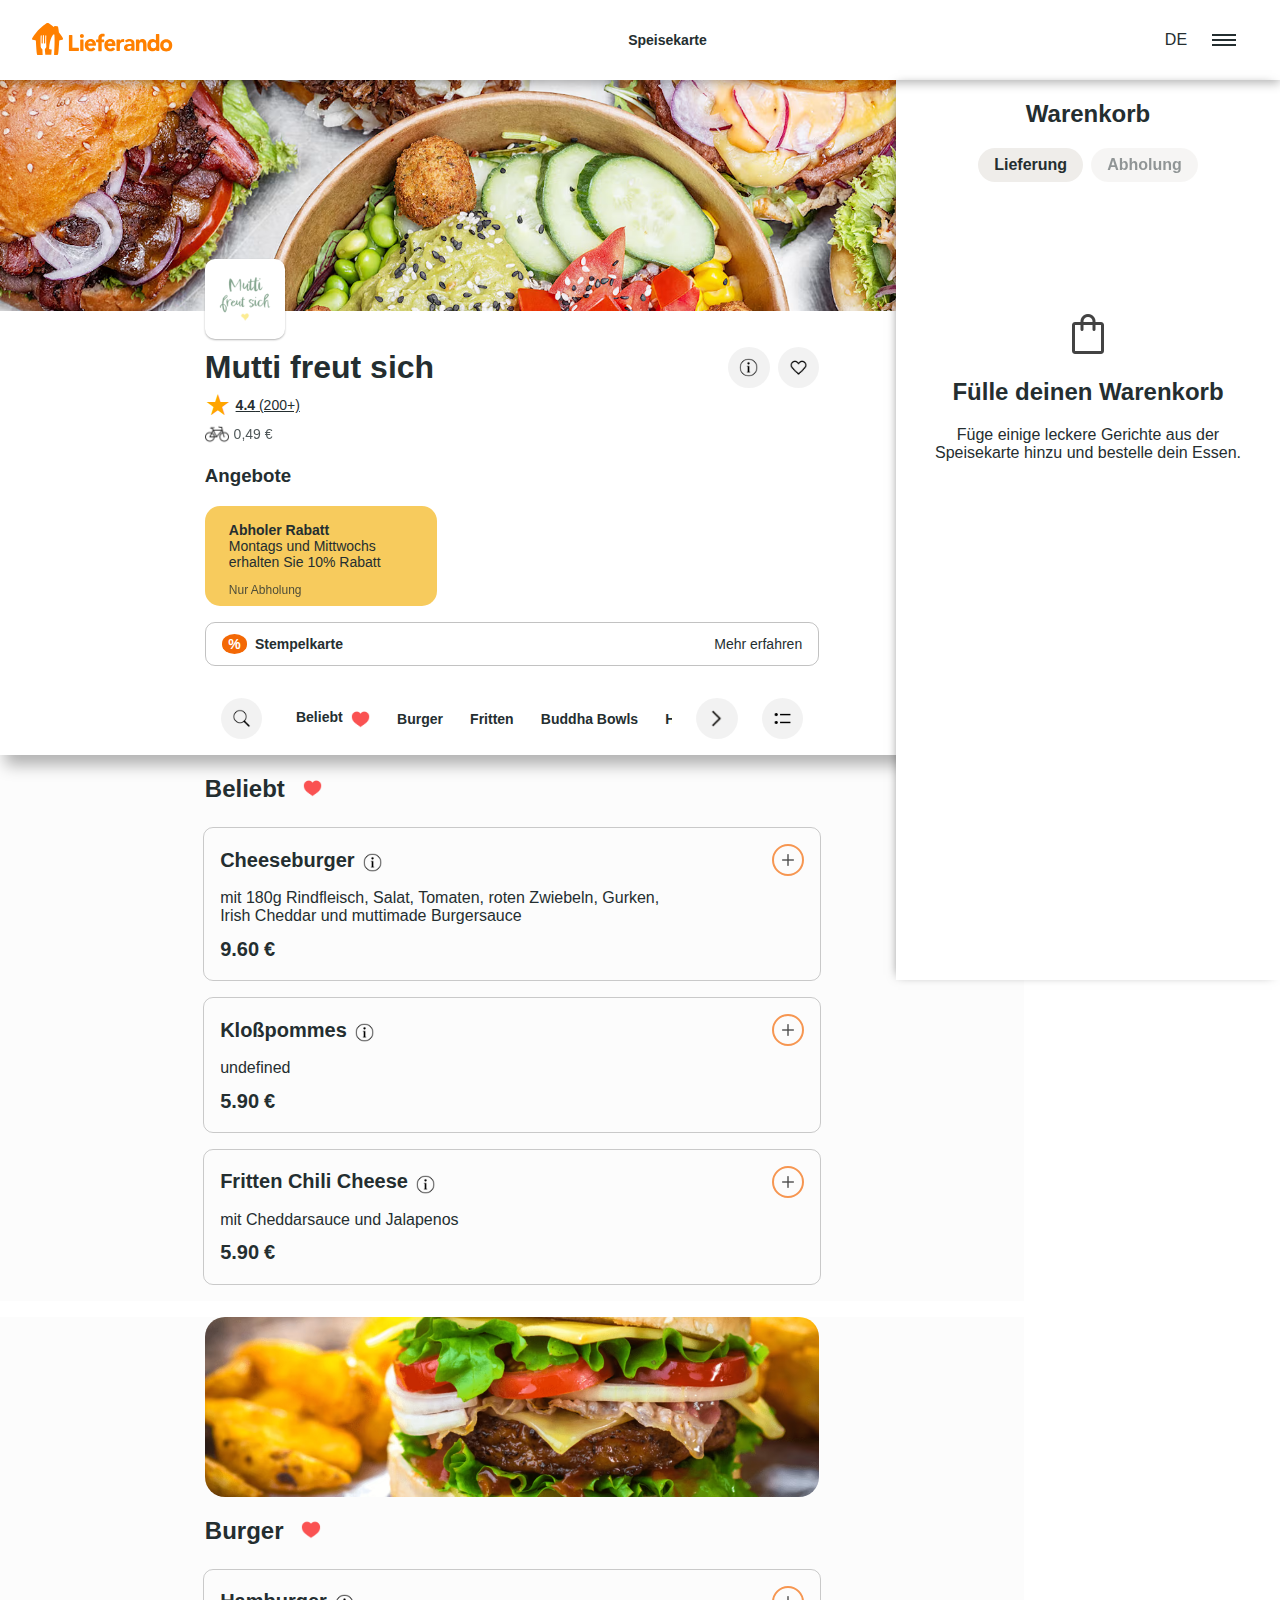
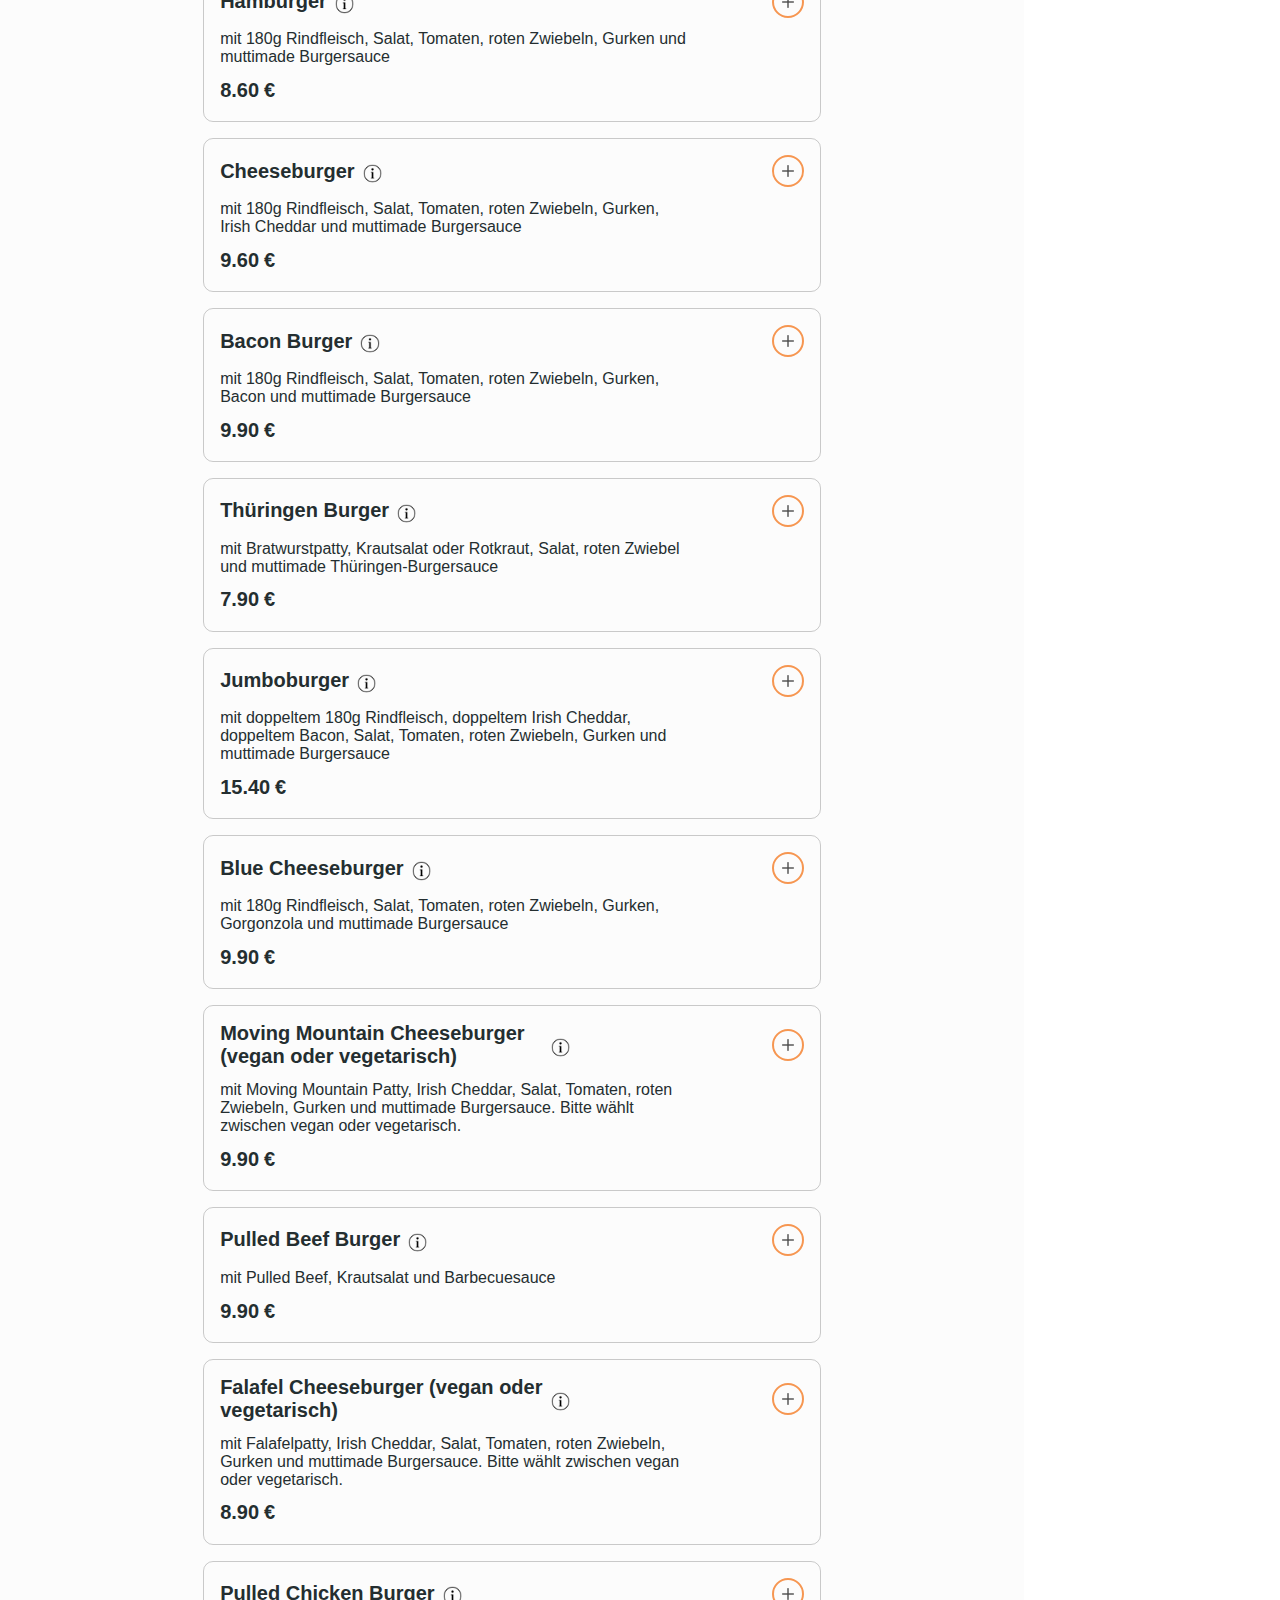
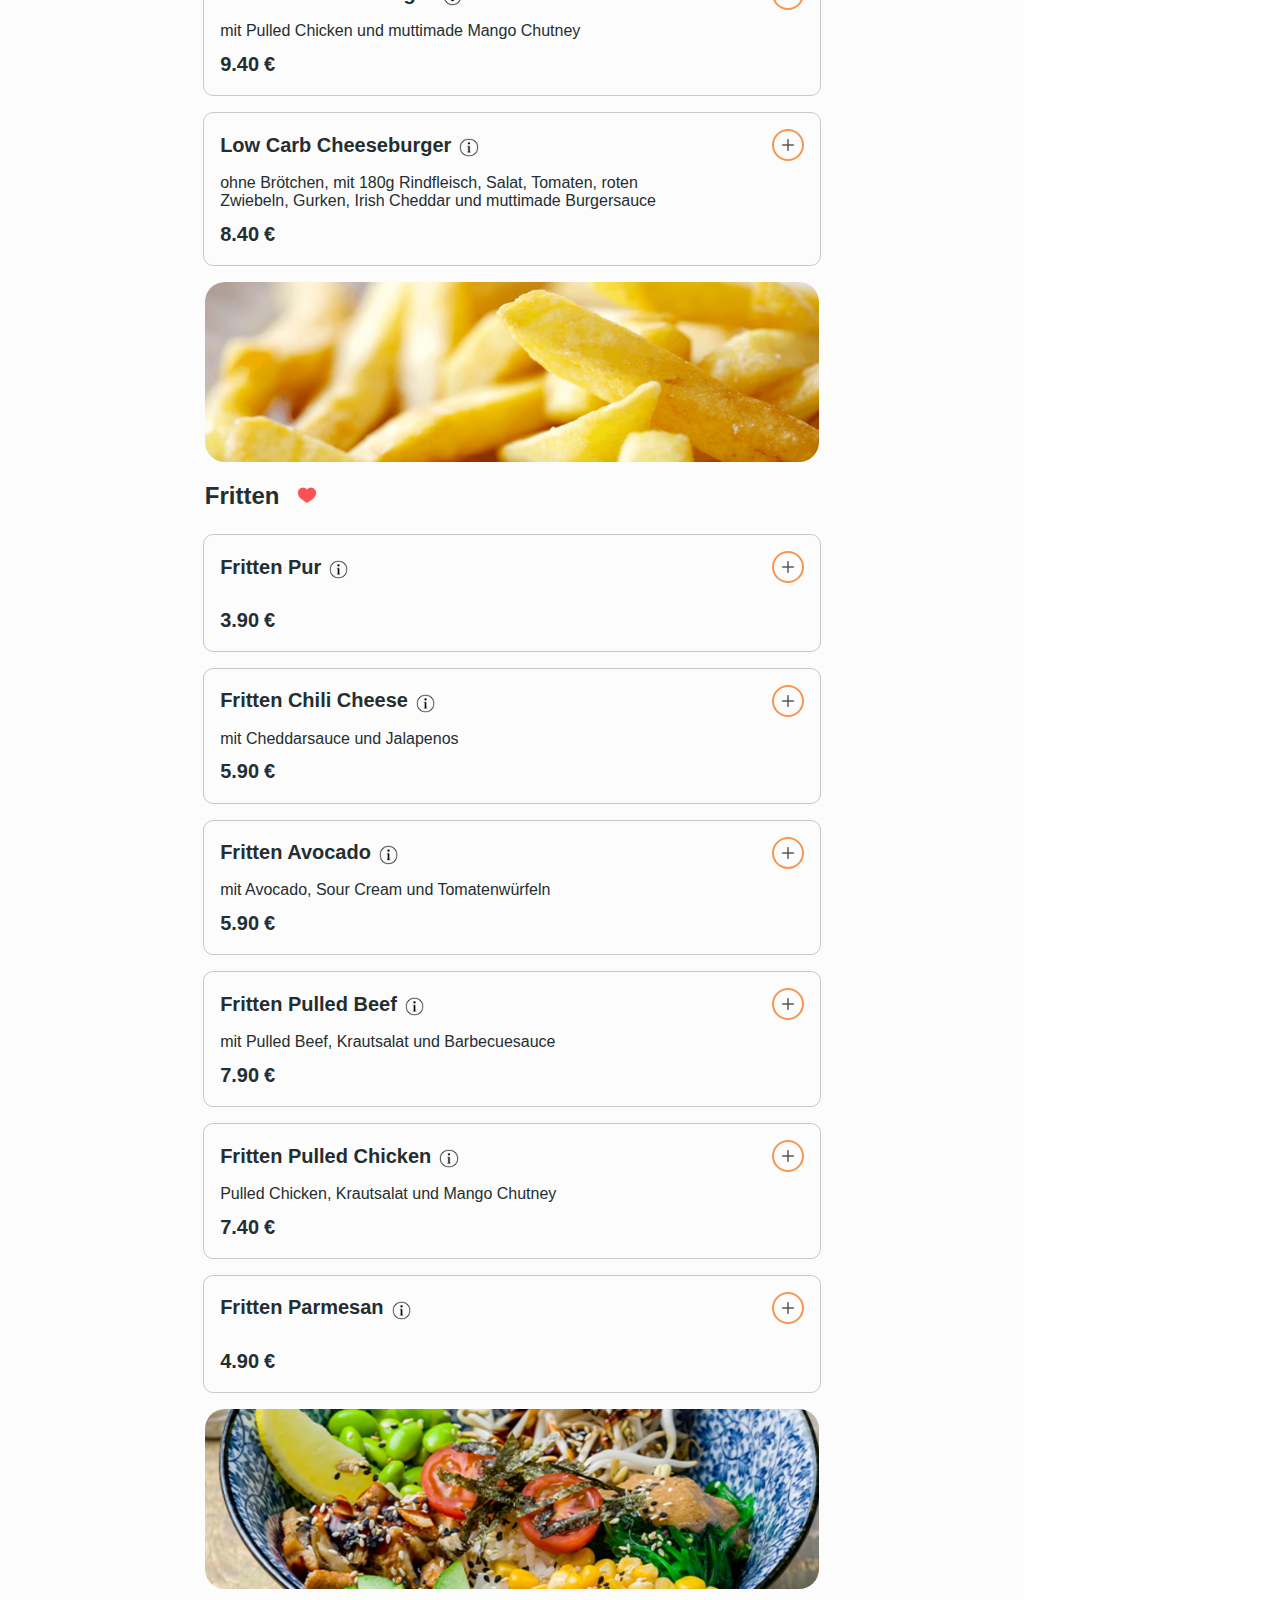
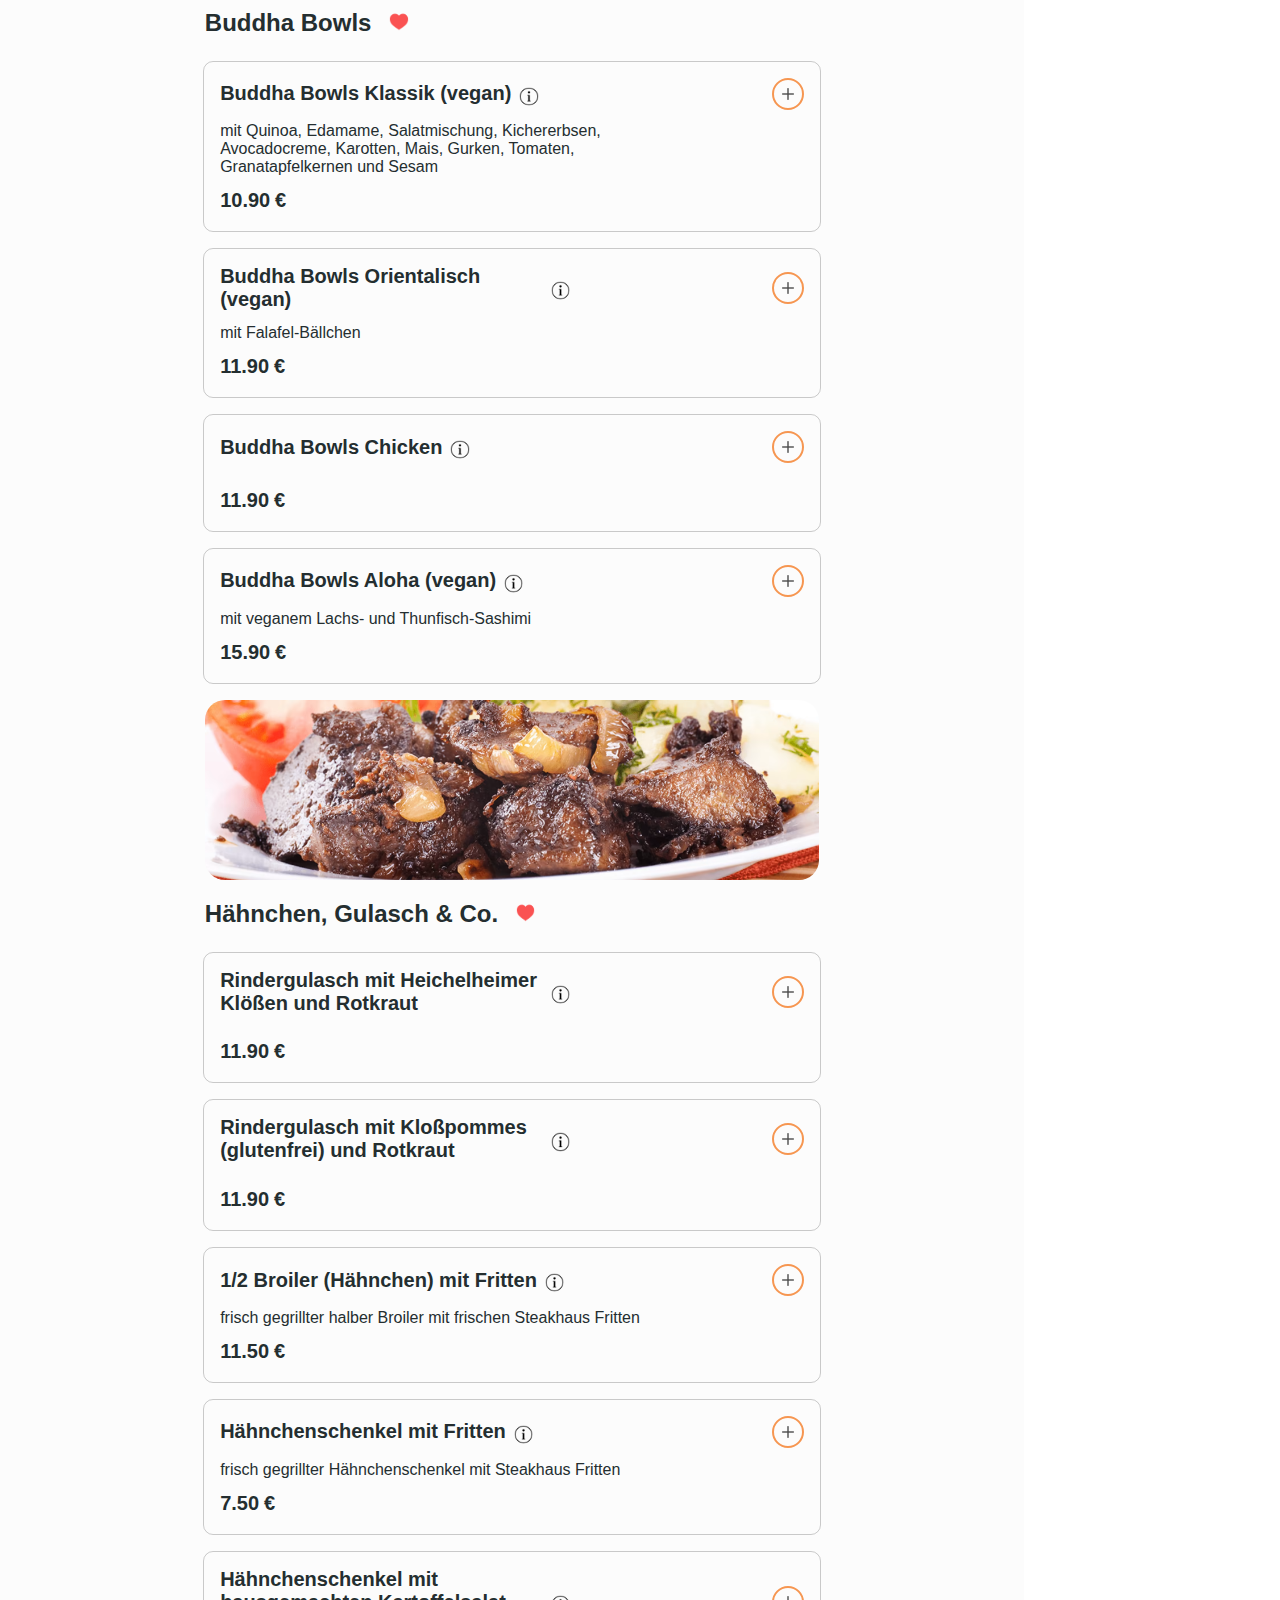
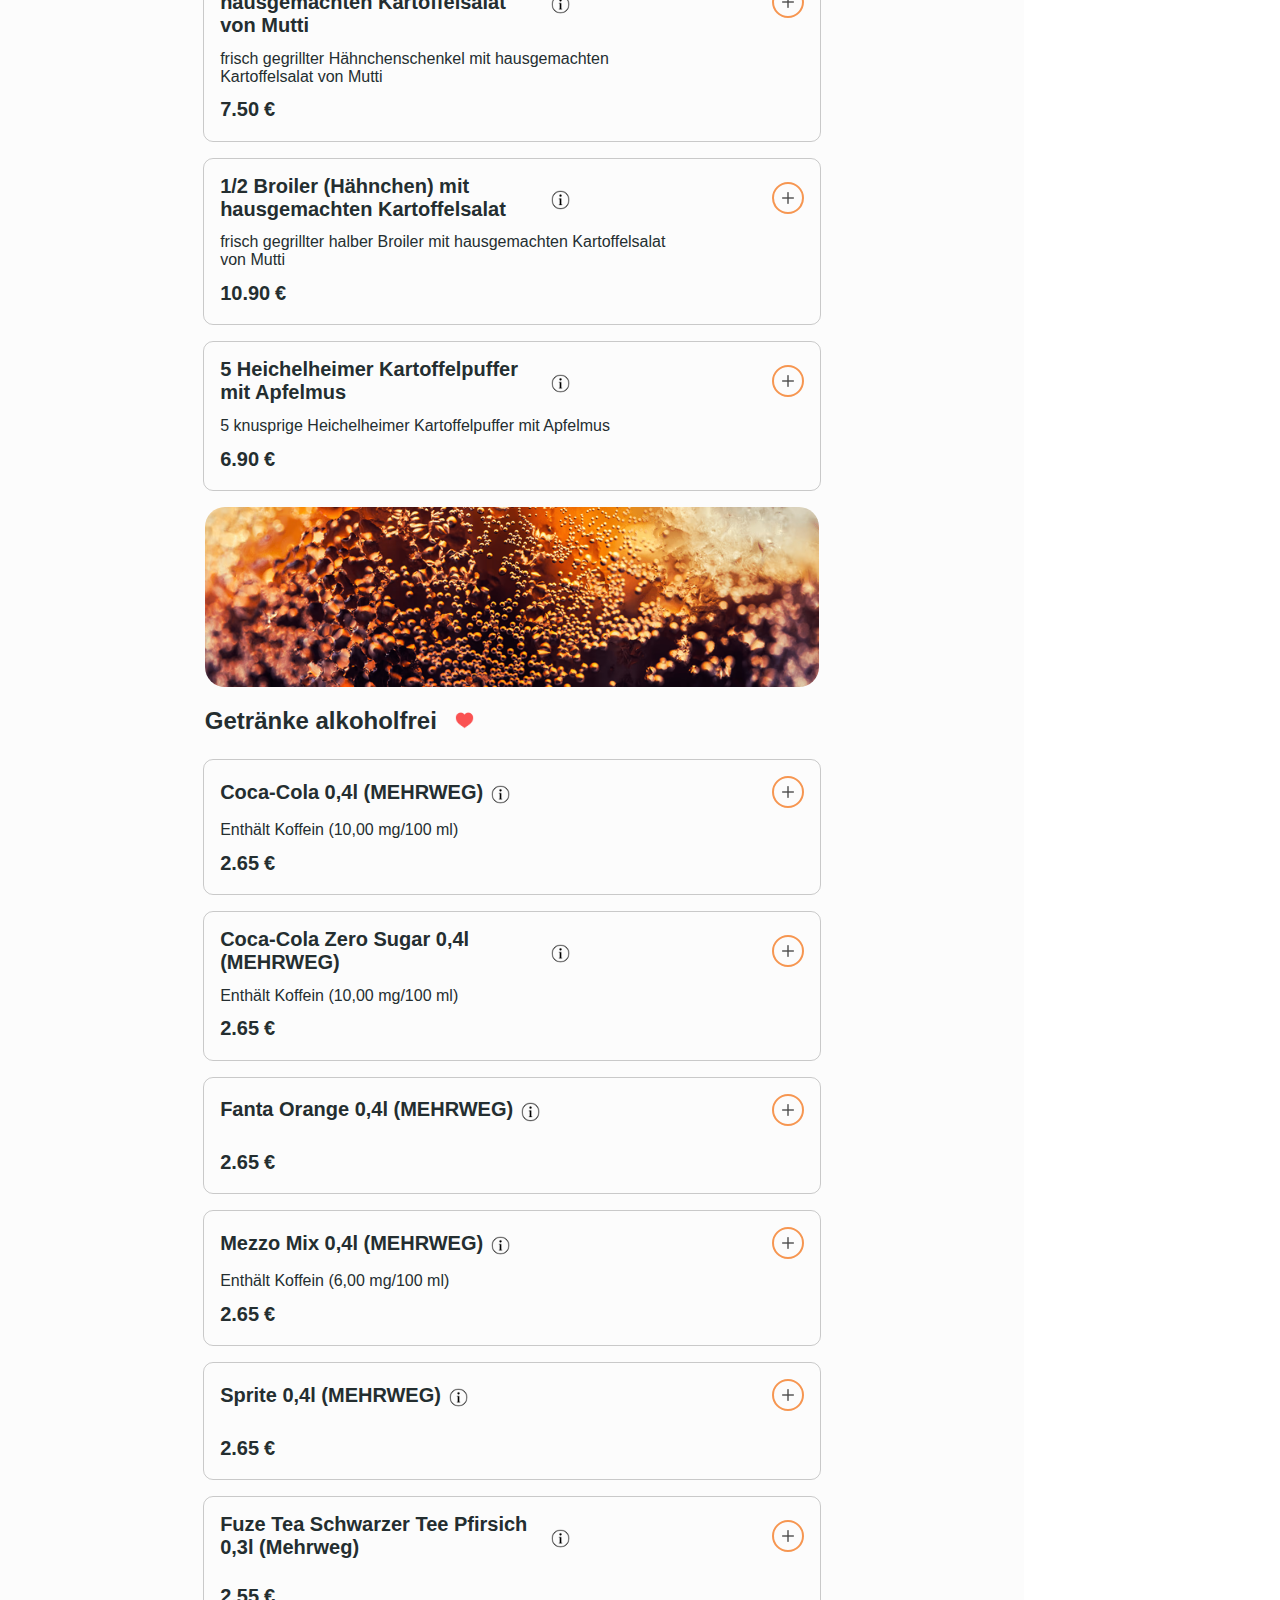
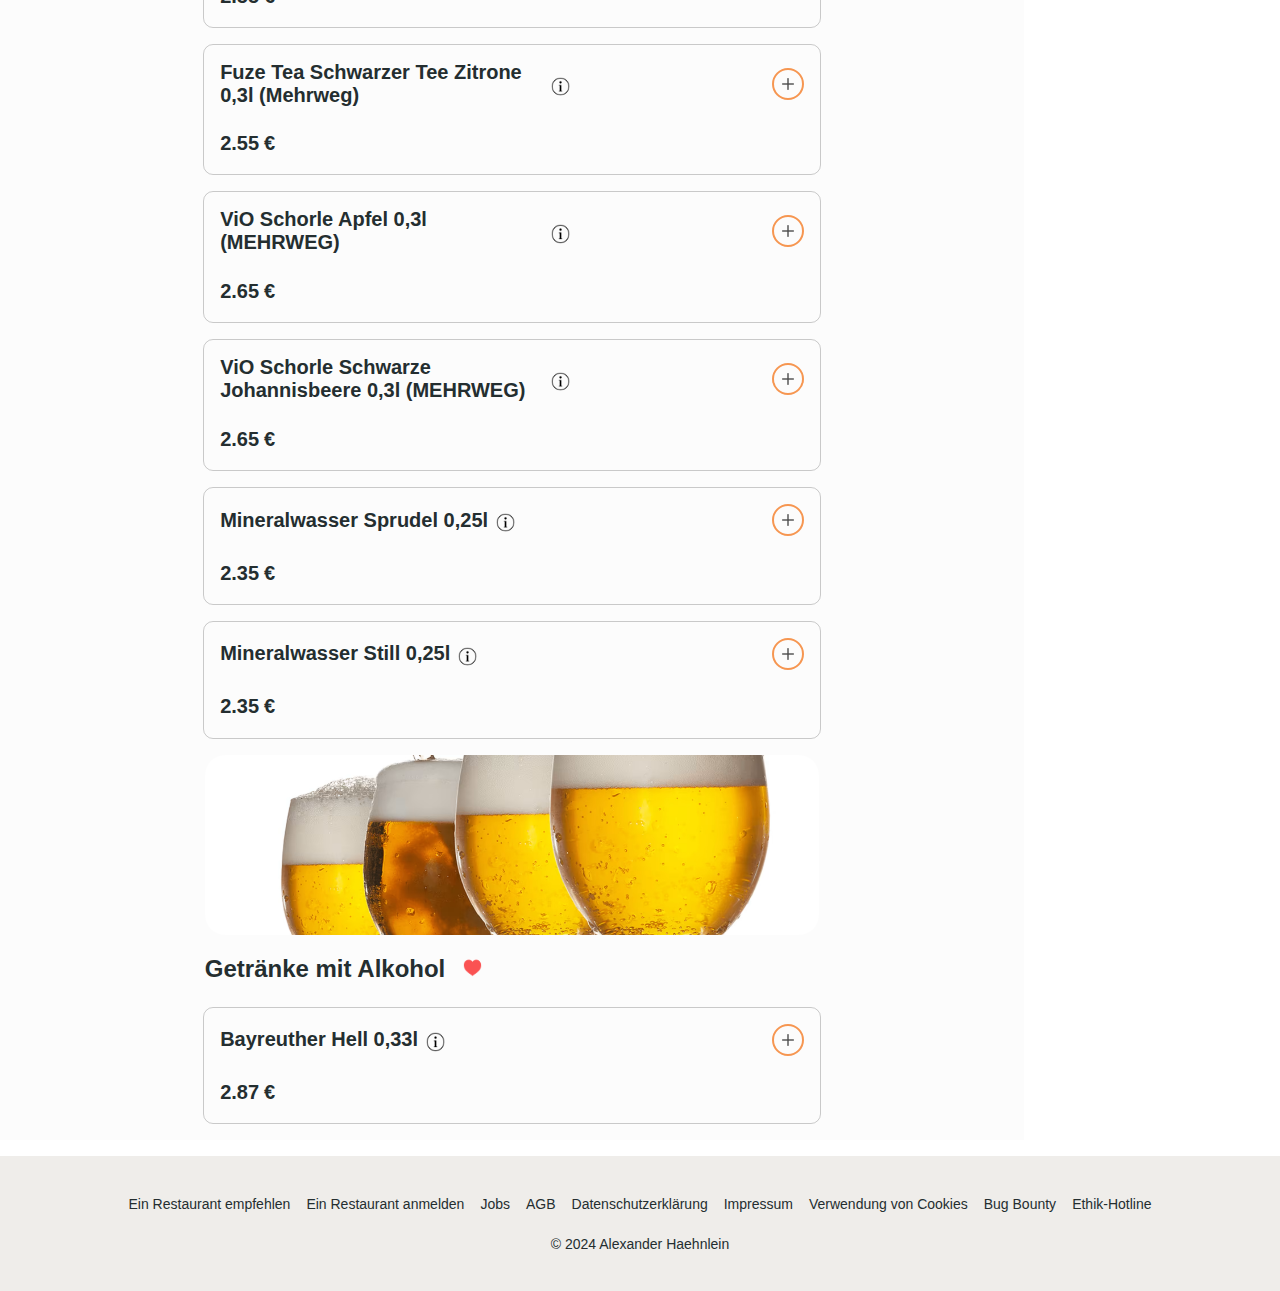
==== commit 8f2f0c94: "refactor: everything" ====
--- a/index.html
+++ b/index.html
@@ -66,9 +66,14 @@
                         <img class="search-icon" src="./src/img/search-icon.png" alt="search icon" />
                      </div>
                      <div class="search-bar-foods-wrapper">
-                        <div>
-                           Beliebt<img class="favourites-icon" src="./src/img/heart_liked.png" alt="heart icon" />
-                        </div>
+                        <a href="#favourits"
+                           ><div>
+                              Beliebt<img
+                                 class="favourites-icon"
+                                 src="./src/img/heart_liked.png"
+                                 alt="heart icon"
+                              /></div
+                        ></a>
                         <a href="#burger"><div>Burger</div></a>
                         <a href="#fries"><div>Fritten</div></a>
                         <a href="#bowls"><div>Buddha Bowls</div></a>
@@ -204,6 +209,25 @@
             <div class="selected-dish-wrapper" id="shoppingCartProductContainer"></div>
 
             <div class="costs-overview-wrapper" id="costsContainer">
+               <div class="empty-shopping-cart">
+                  <img src="./src/img/shopping_bag.png" alt="shopping bag icon" />
+                  <h2>Fülle deinen Warenkorb</h2>
+                  <div>Füge einige leckere Gerichte aus der Speisekarte hinzu und bestelle dein Essen.</div>
+               </div>
+            </div>
+         </div>
+
+         <div class="shopping-cart-container" style="display: none" id="shoppingCartContainerMobile">
+            <h2>Warenkorb</h2>
+            <img src="./src/img/close_icon.png" alt="" id="shoppingCartCloseBtn" onclick="closeShoppingCartMobile()" />
+            <div class="delivery-option-wrapper">
+               <div class="delivery-option">Lieferung</div>
+               <div class="pickup-option unshoosen-delivery">Abholung</div>
+            </div>
+
+            <div class="selected-dish-wrapper" id="shoppingCartProductContainerMobile"></div>
+
+            <div class="costs-overview-wrapper" id="costsContainerMobile">
                <div class="empty-shopping-cart">
                   <img src="./src/img/shopping_bag.png" alt="shopping bag icon" />
                   <h2>Fülle deinen Warenkorb</h2>
--- a/style.css
+++ b/style.css
@@ -238,8 +238,7 @@
    font-weight: 600;
    gap: 1.5rem;
    padding: 1rem;
-   position: sticky;
-   top: 0;
+
    /* position: fixed;
    top: 0; */
 }
@@ -813,7 +812,7 @@
       margin-bottom: 1rem;
    }
    .selected-dish-wrapper {
-      width: 70%;
+      width: 80%;
       margin-bottom: 1rem;
       font-size: 1.1rem;
       .selected-dish-bottom {
@@ -865,6 +864,10 @@
          position: absolute;
          top: -3px;
       }
+   }
+
+   .overload-prevention-cart-products {
+      max-height: 35%;
    }
 
    footer {
@@ -908,6 +911,39 @@
    }
 }
 
+@media (max-width: 600px) {
+   .search-bar-wrapper {
+      display: flex;
+      align-items: center;
+      font-size: 14px;
+      font-weight: 600;
+      gap: 1.5rem;
+      padding: 1rem;
+      .food-category-icon {
+         display: none;
+      }
+   }
+   .order-succes-container {
+      .order-succes-wrapper {
+         h2 {
+            text-align: center;
+         }
+         .order-succes-text {
+            width: 100%;
+            text-align: center;
+         }
+      }
+   }
+}
+
+@media (max-width: 440px) {
+   header {
+      .header-right-side-wrapper {
+         display: none;
+      }
+   }
+}
+
 .d-none {
    display: none;
 }
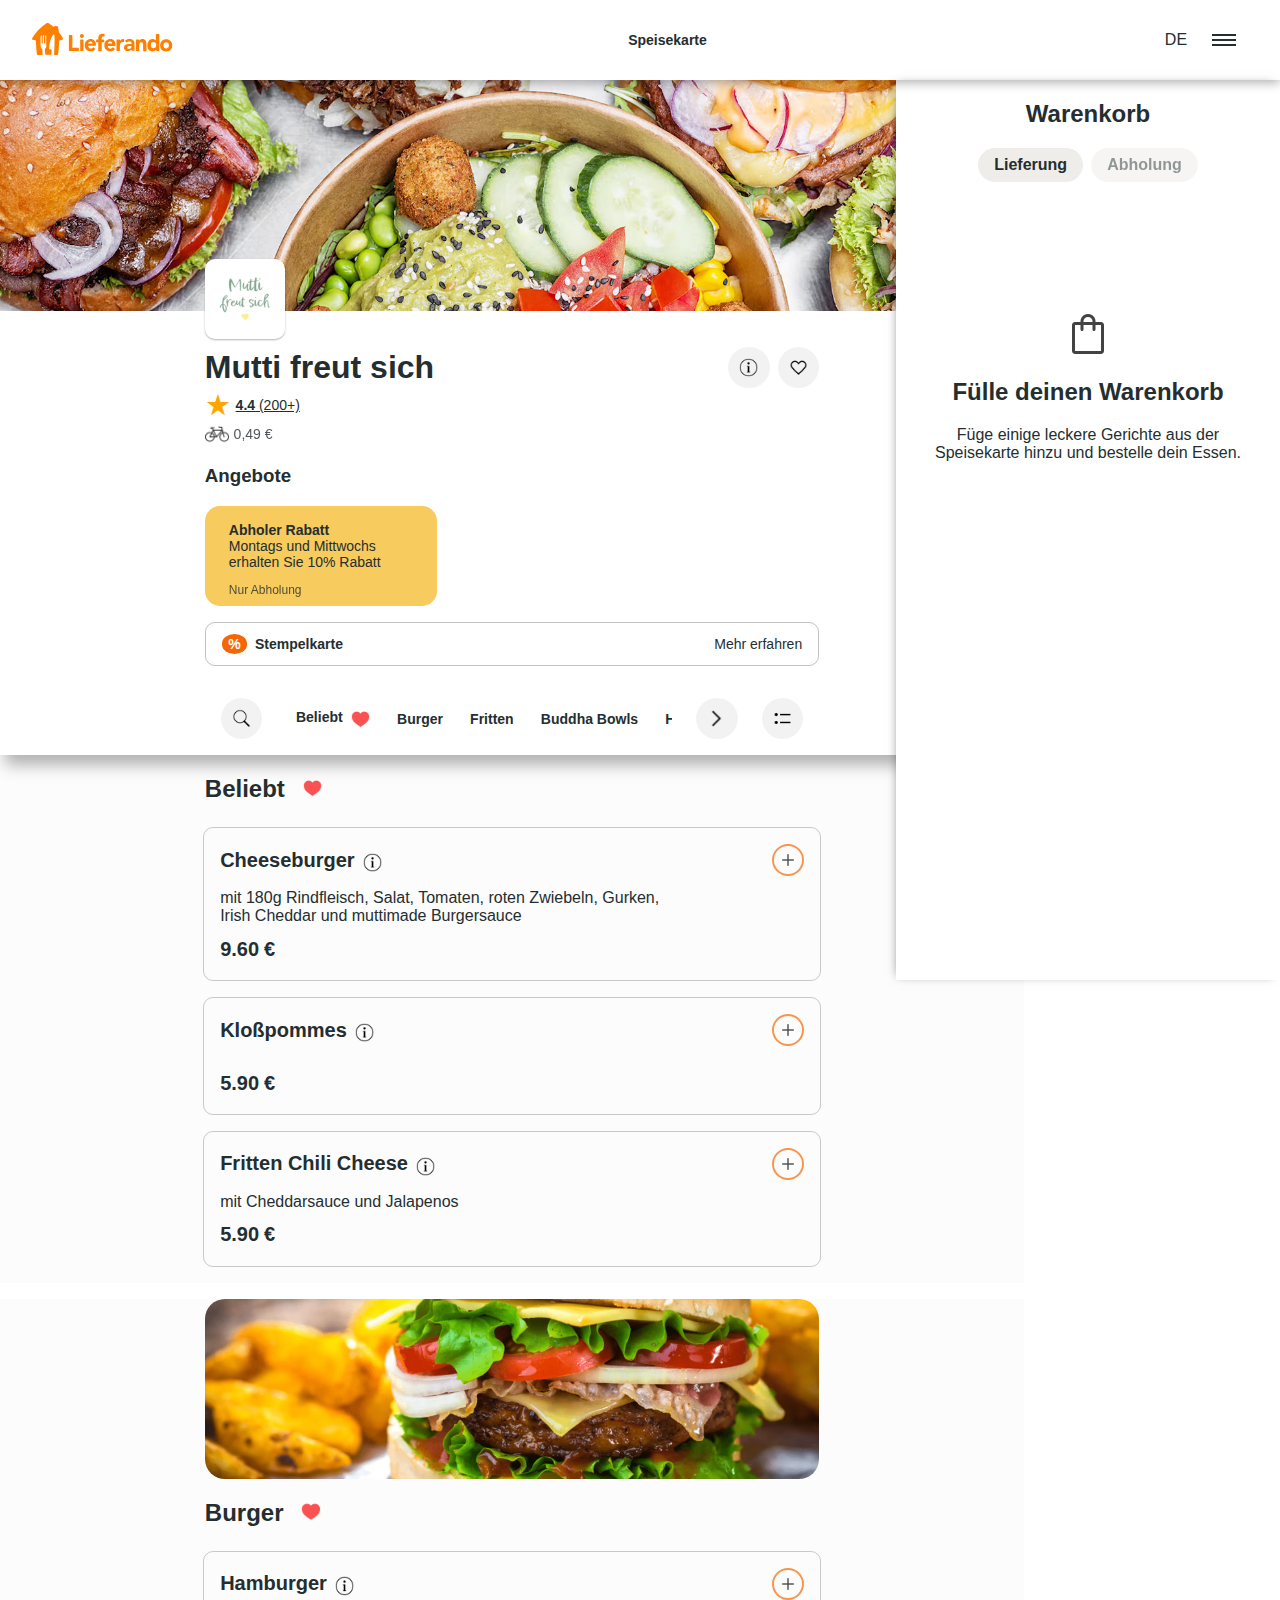
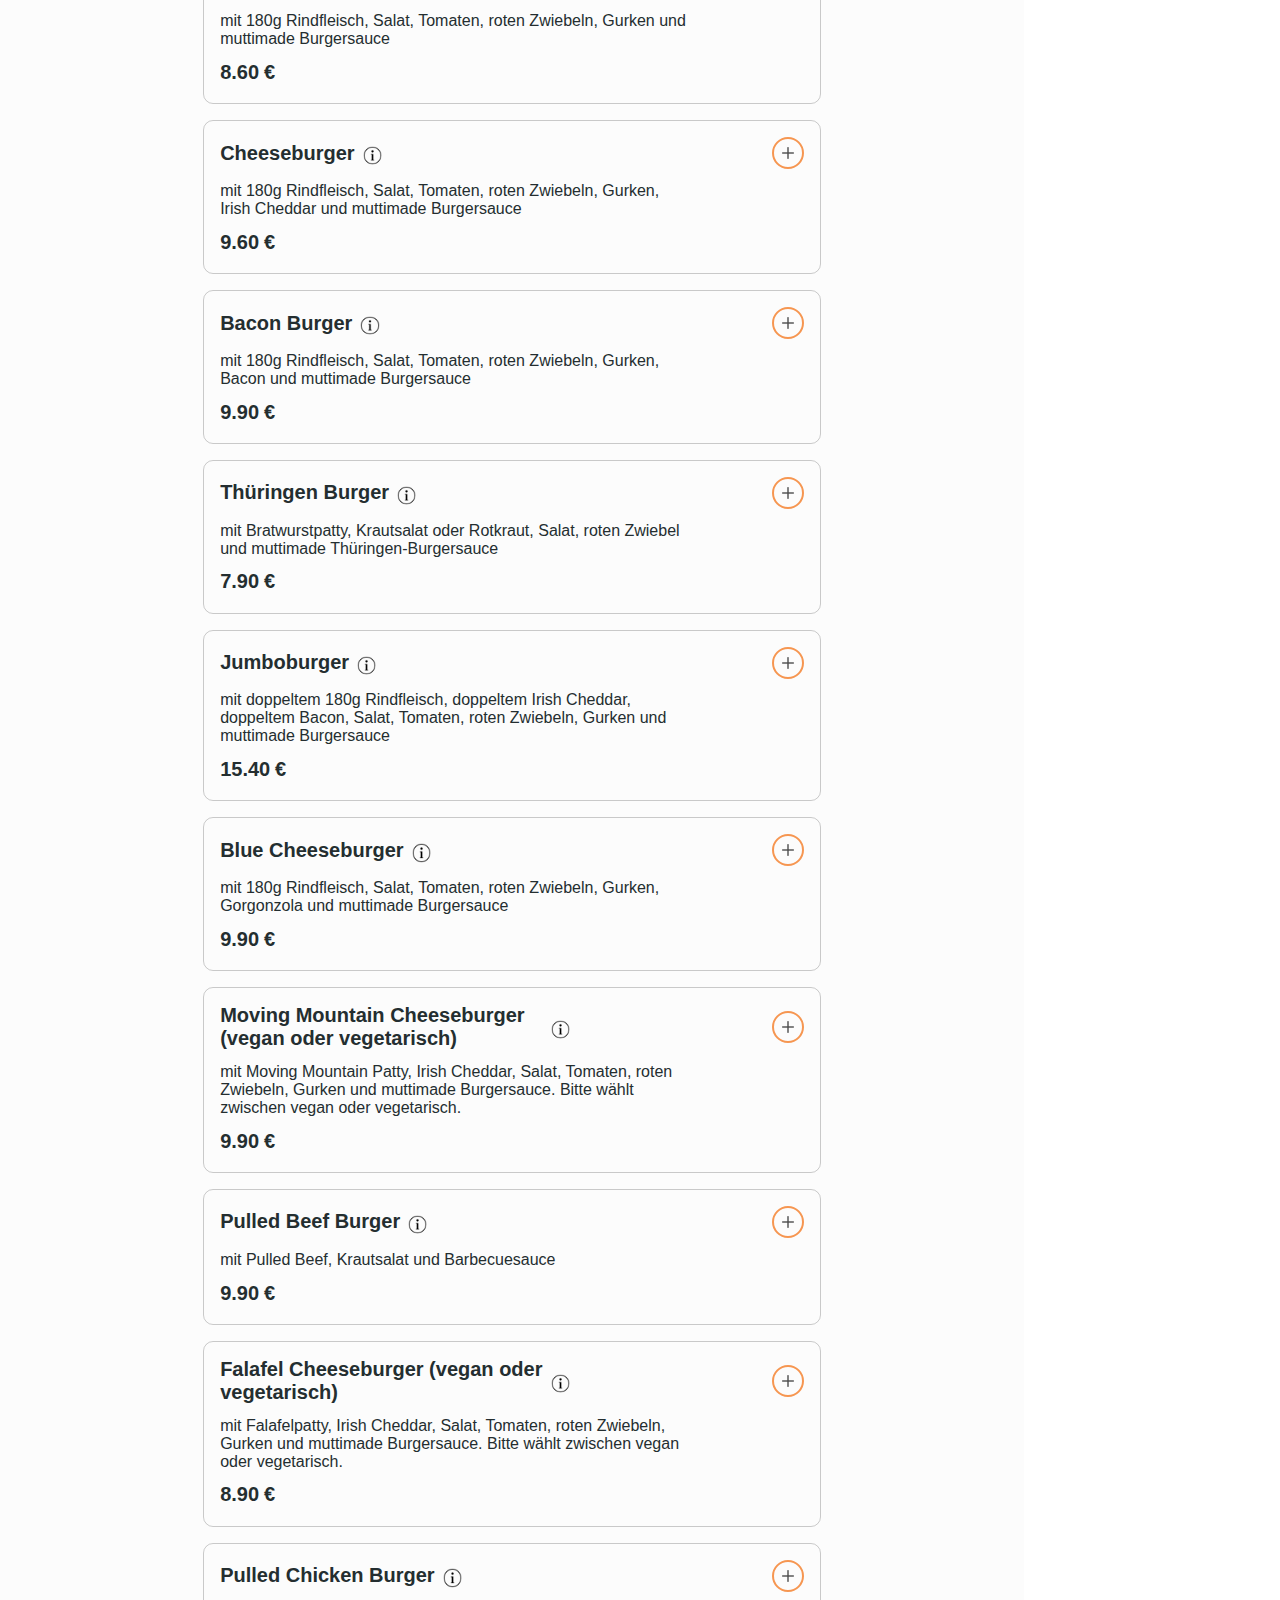
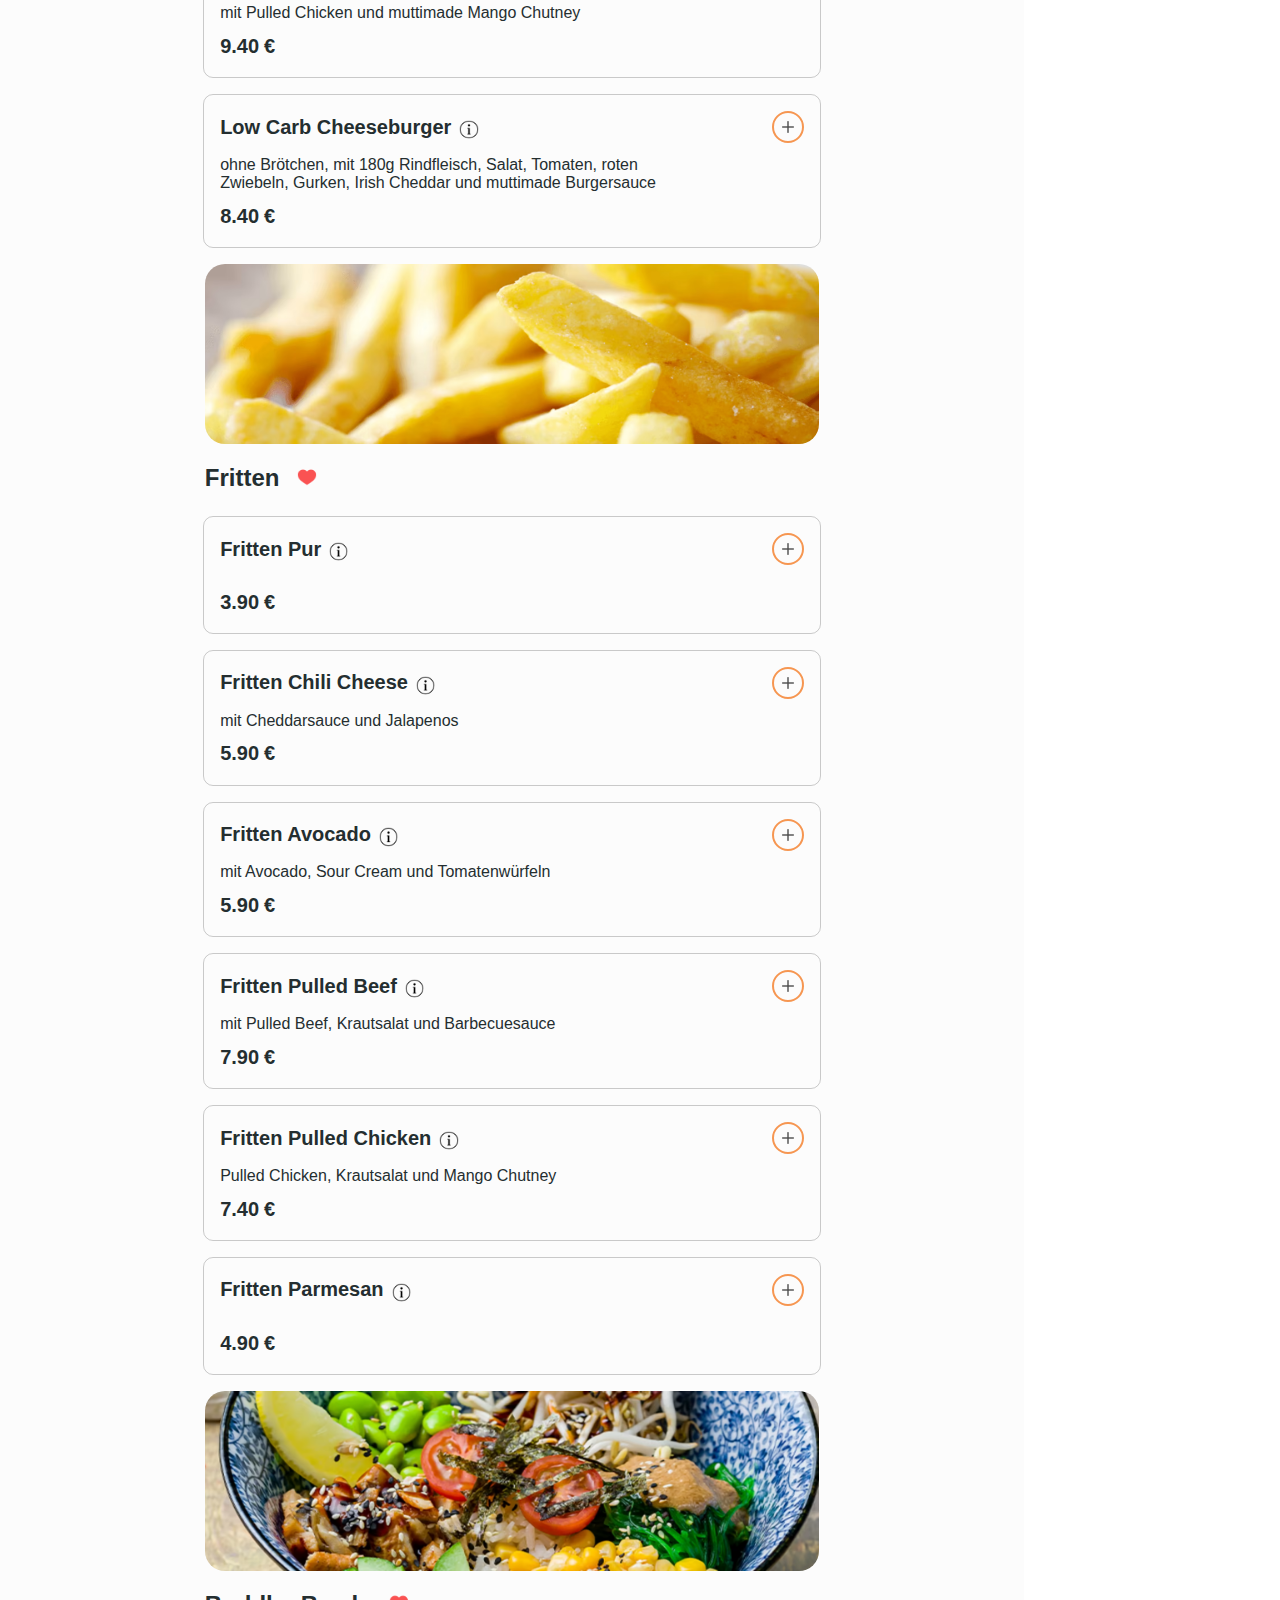
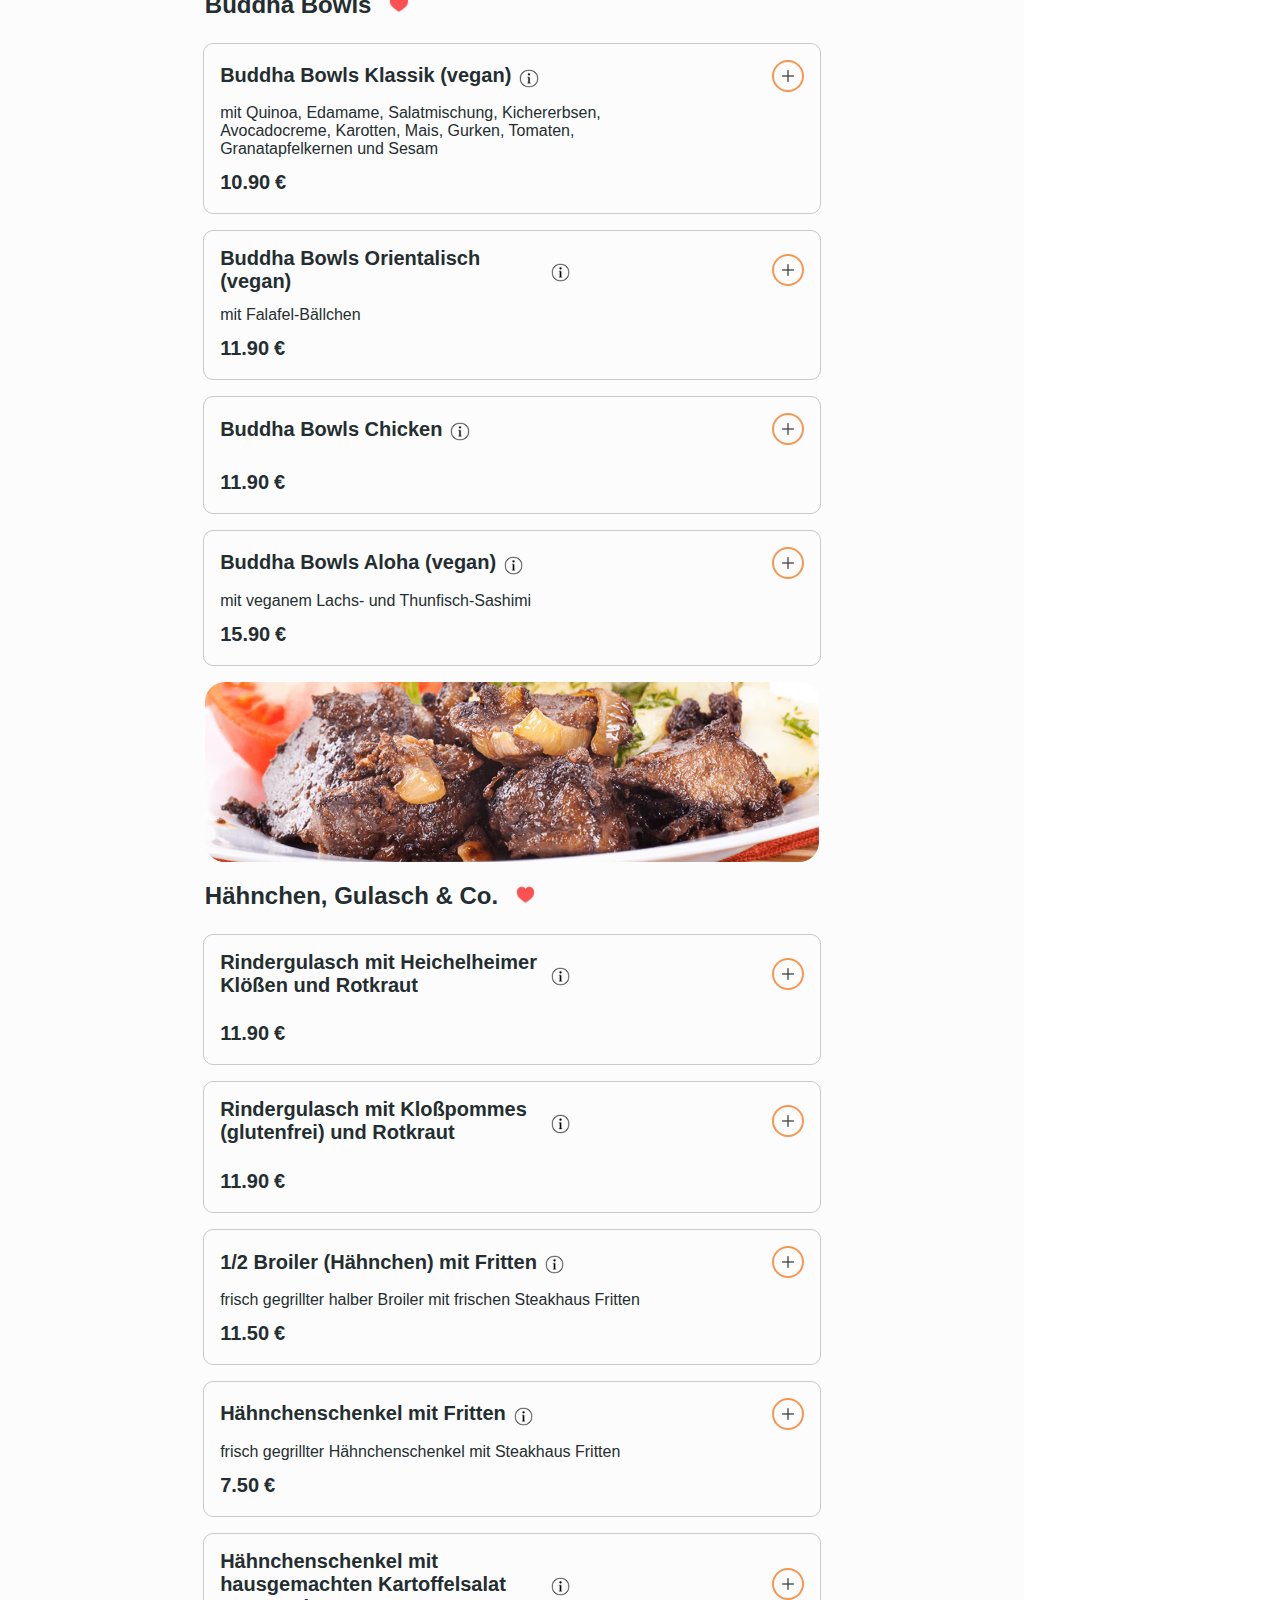
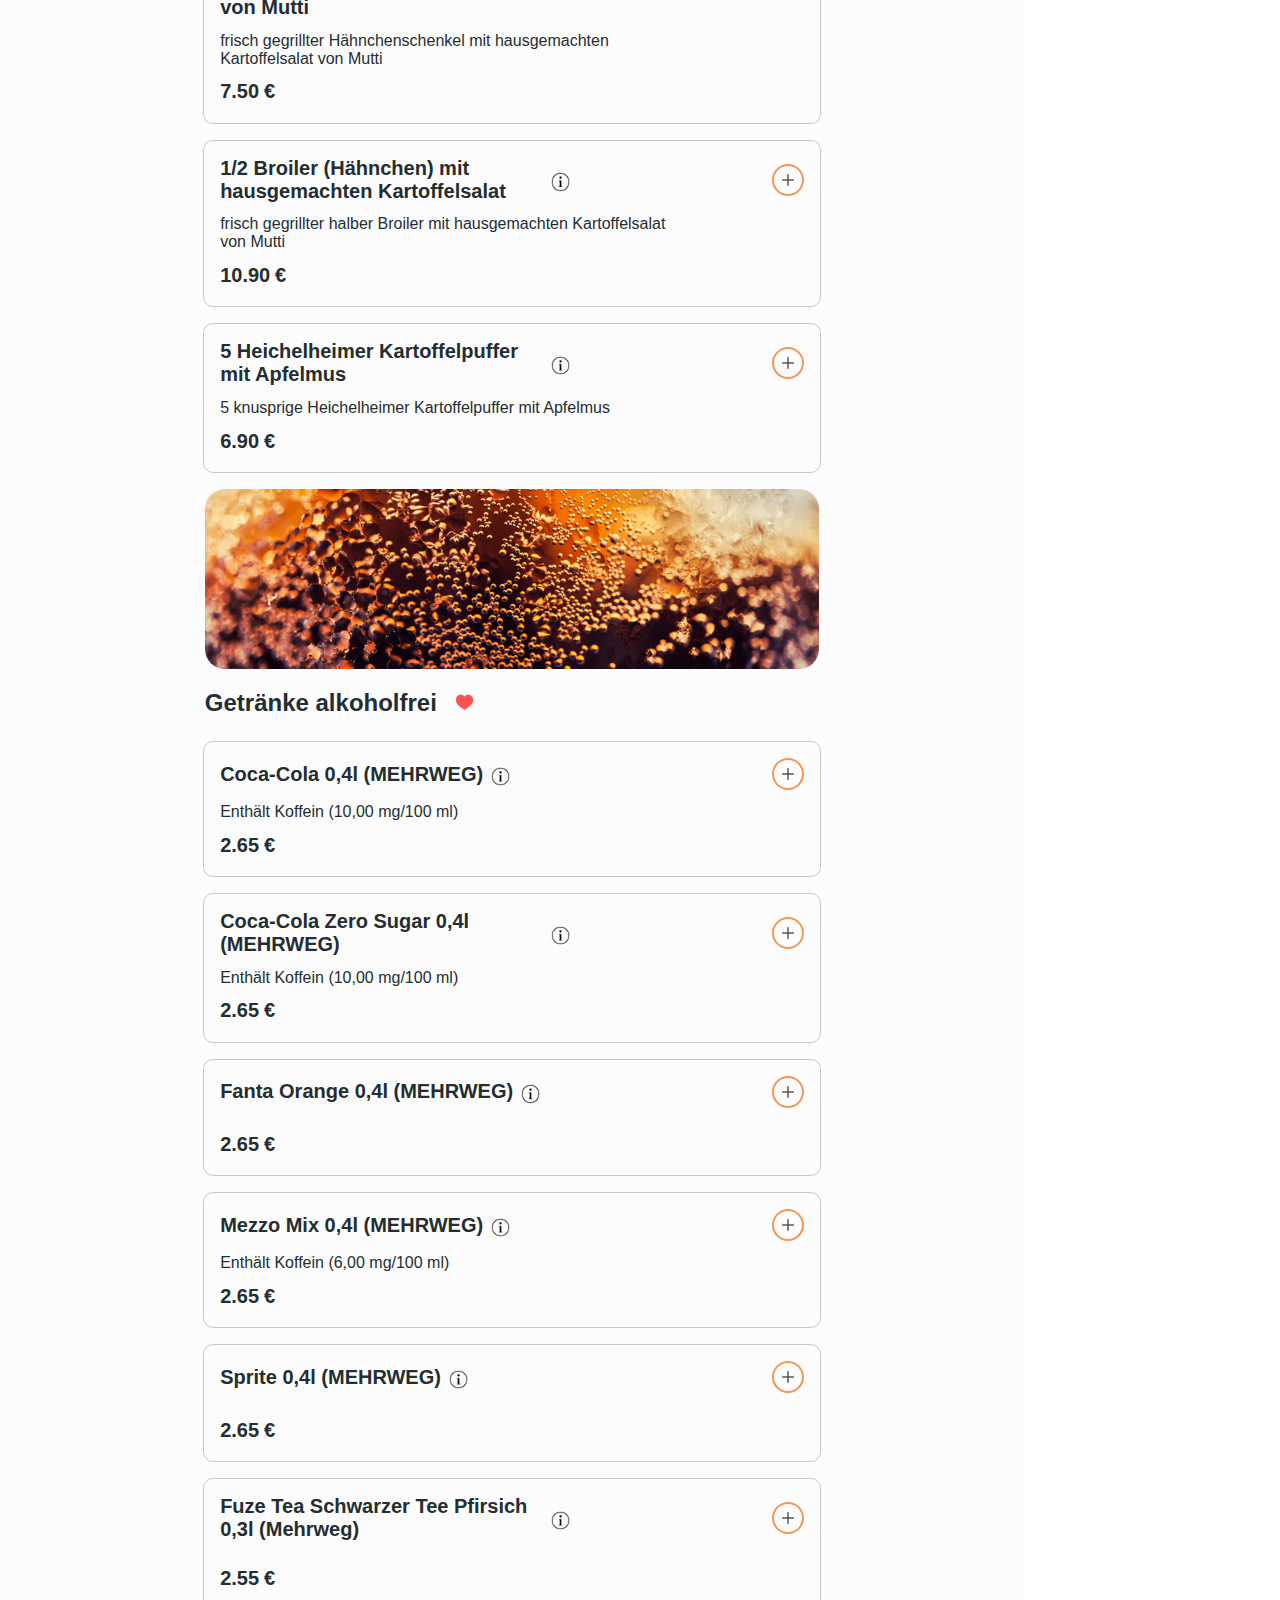
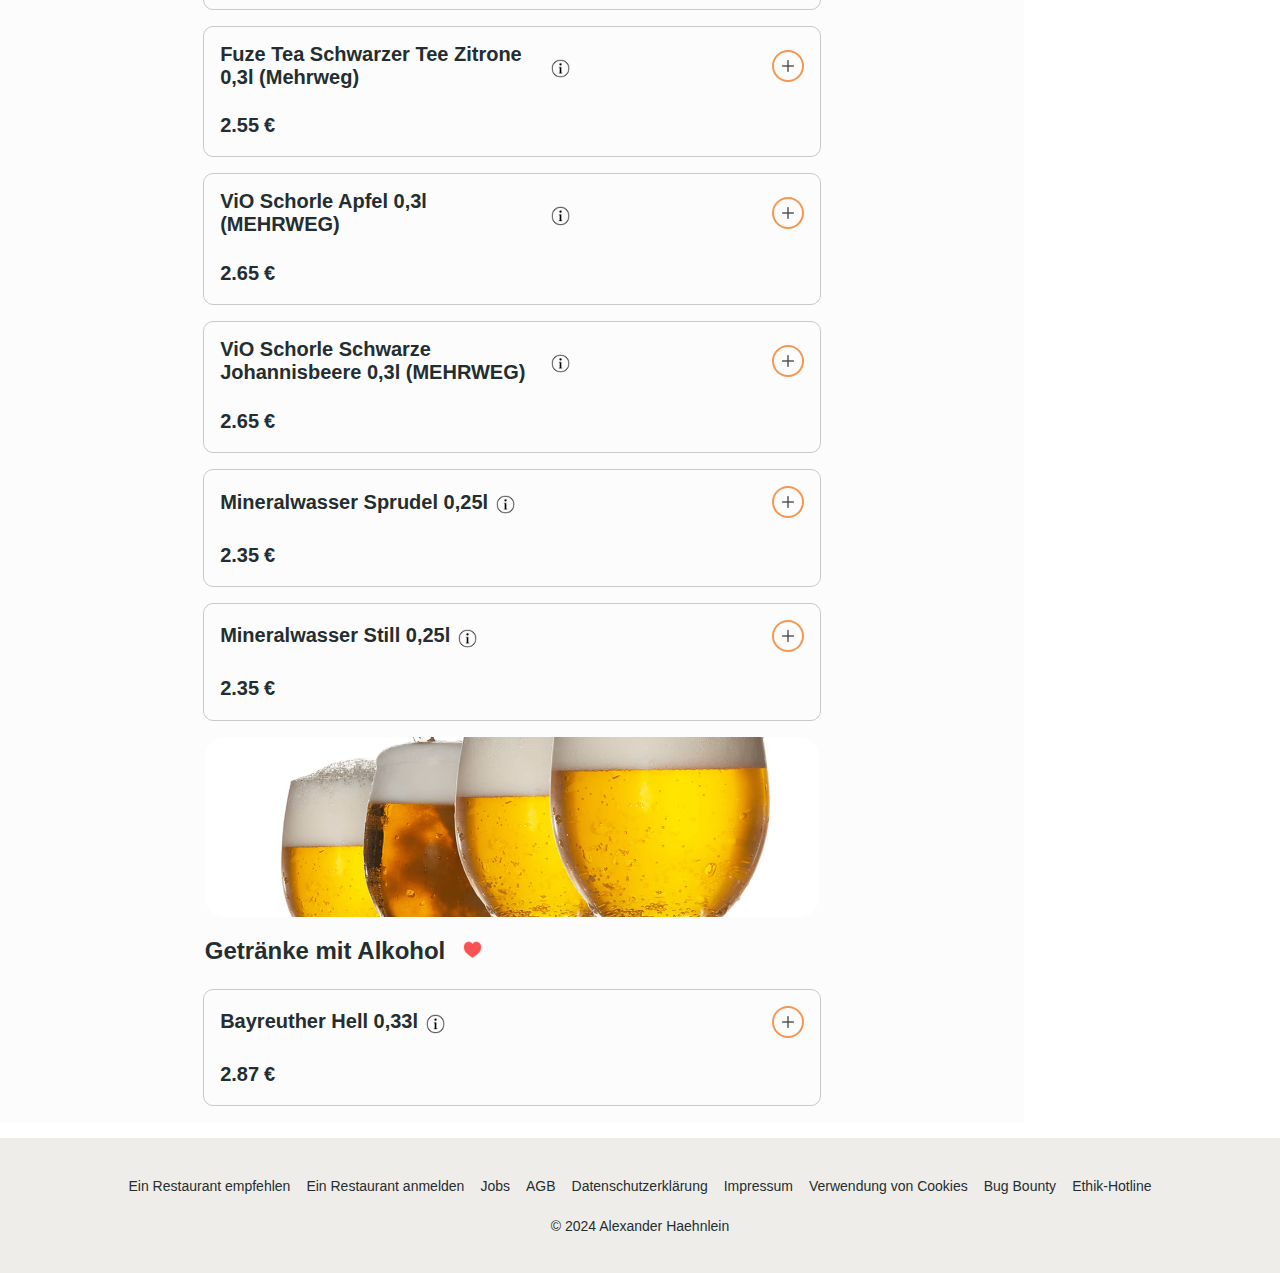
==== commit 7da8a924: "adjustments" ====
--- a/index.html
+++ b/index.html
@@ -216,25 +216,6 @@
                </div>
             </div>
          </div>
-
-         <div class="shopping-cart-container" style="display: none" id="shoppingCartContainerMobile">
-            <h2>Warenkorb</h2>
-            <img src="./src/img/close_icon.png" alt="" id="shoppingCartCloseBtn" onclick="closeShoppingCartMobile()" />
-            <div class="delivery-option-wrapper">
-               <div class="delivery-option">Lieferung</div>
-               <div class="pickup-option unshoosen-delivery">Abholung</div>
-            </div>
-
-            <div class="selected-dish-wrapper" id="shoppingCartProductContainerMobile"></div>
-
-            <div class="costs-overview-wrapper" id="costsContainerMobile">
-               <div class="empty-shopping-cart">
-                  <img src="./src/img/shopping_bag.png" alt="shopping bag icon" />
-                  <h2>Fülle deinen Warenkorb</h2>
-                  <div>Füge einige leckere Gerichte aus der Speisekarte hinzu und bestelle dein Essen.</div>
-               </div>
-            </div>
-         </div>
       </div>
 
       <div class="shopping-cart-btn-mobile-wrapper" id="shoppingCartBtnContainer"></div>
@@ -264,6 +245,7 @@
             <div>© 2024 Alexander Haehnlein</div>
          </div>
       </footer>
+
       <script src="./src/js/appData.js"></script>
       <script src="./src/js/HTMLtemplates.js"></script>
       <script src="./src/js/app.js"></script>
--- a/style.css
+++ b/style.css
@@ -713,6 +713,7 @@
    .shopping-cart-container {
       width: 30%;
    }
+
    .overload-prevention-costs {
       position: fixed;
       bottom: 0;
@@ -798,15 +799,21 @@
       bottom: 2vh;
       width: 80%;
       padding: 1rem 2rem;
+      z-index: 2;
    }
 
    .shopping-cart-container {
+      background: white;
+      height: 100vh;
+      align-items: center;
+      flex-direction: column;
+      display: flex;
       width: 100%;
       position: fixed !important;
       z-index: 9999;
       top: 0;
-      display: none;
-   }
+   }
+
    .selected-dish-wrapper {
       width: 70%;
       margin-bottom: 1rem;
@@ -897,6 +904,12 @@
          padding-left: 2rem;
       }
    }
+
+   .order-succes-container {
+      .order-succes-wrapper {
+         margin: 0 1rem;
+      }
+   }
 }
 
 @keyframes rotateCloseX {
@@ -942,6 +955,16 @@
          display: none;
       }
    }
+   .shopping-cart-btn-mobile {
+      width: 70%;
+      font-size: 16px;
+   }
+
+   .order-succes-container {
+      .order-succes-wrapper {
+         padding: 1.5rem;
+      }
+   }
 }
 
 .d-none {
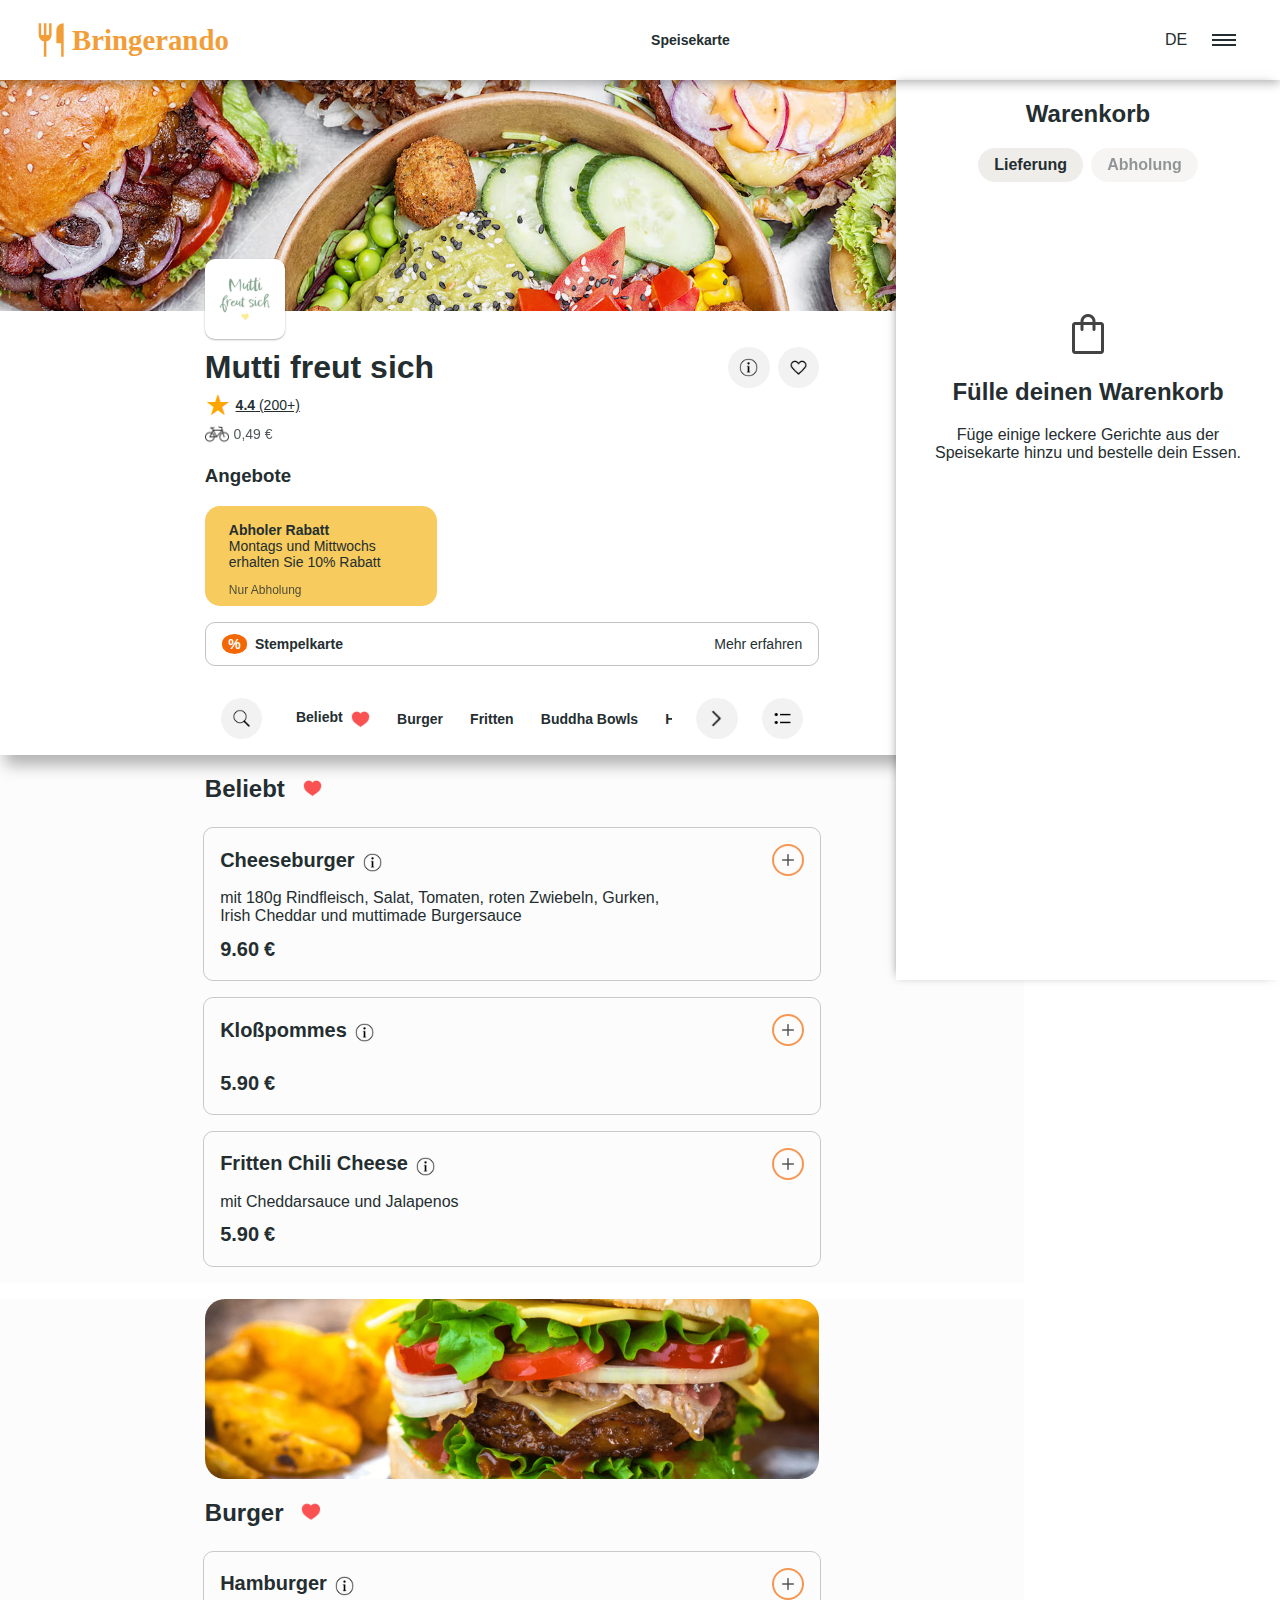
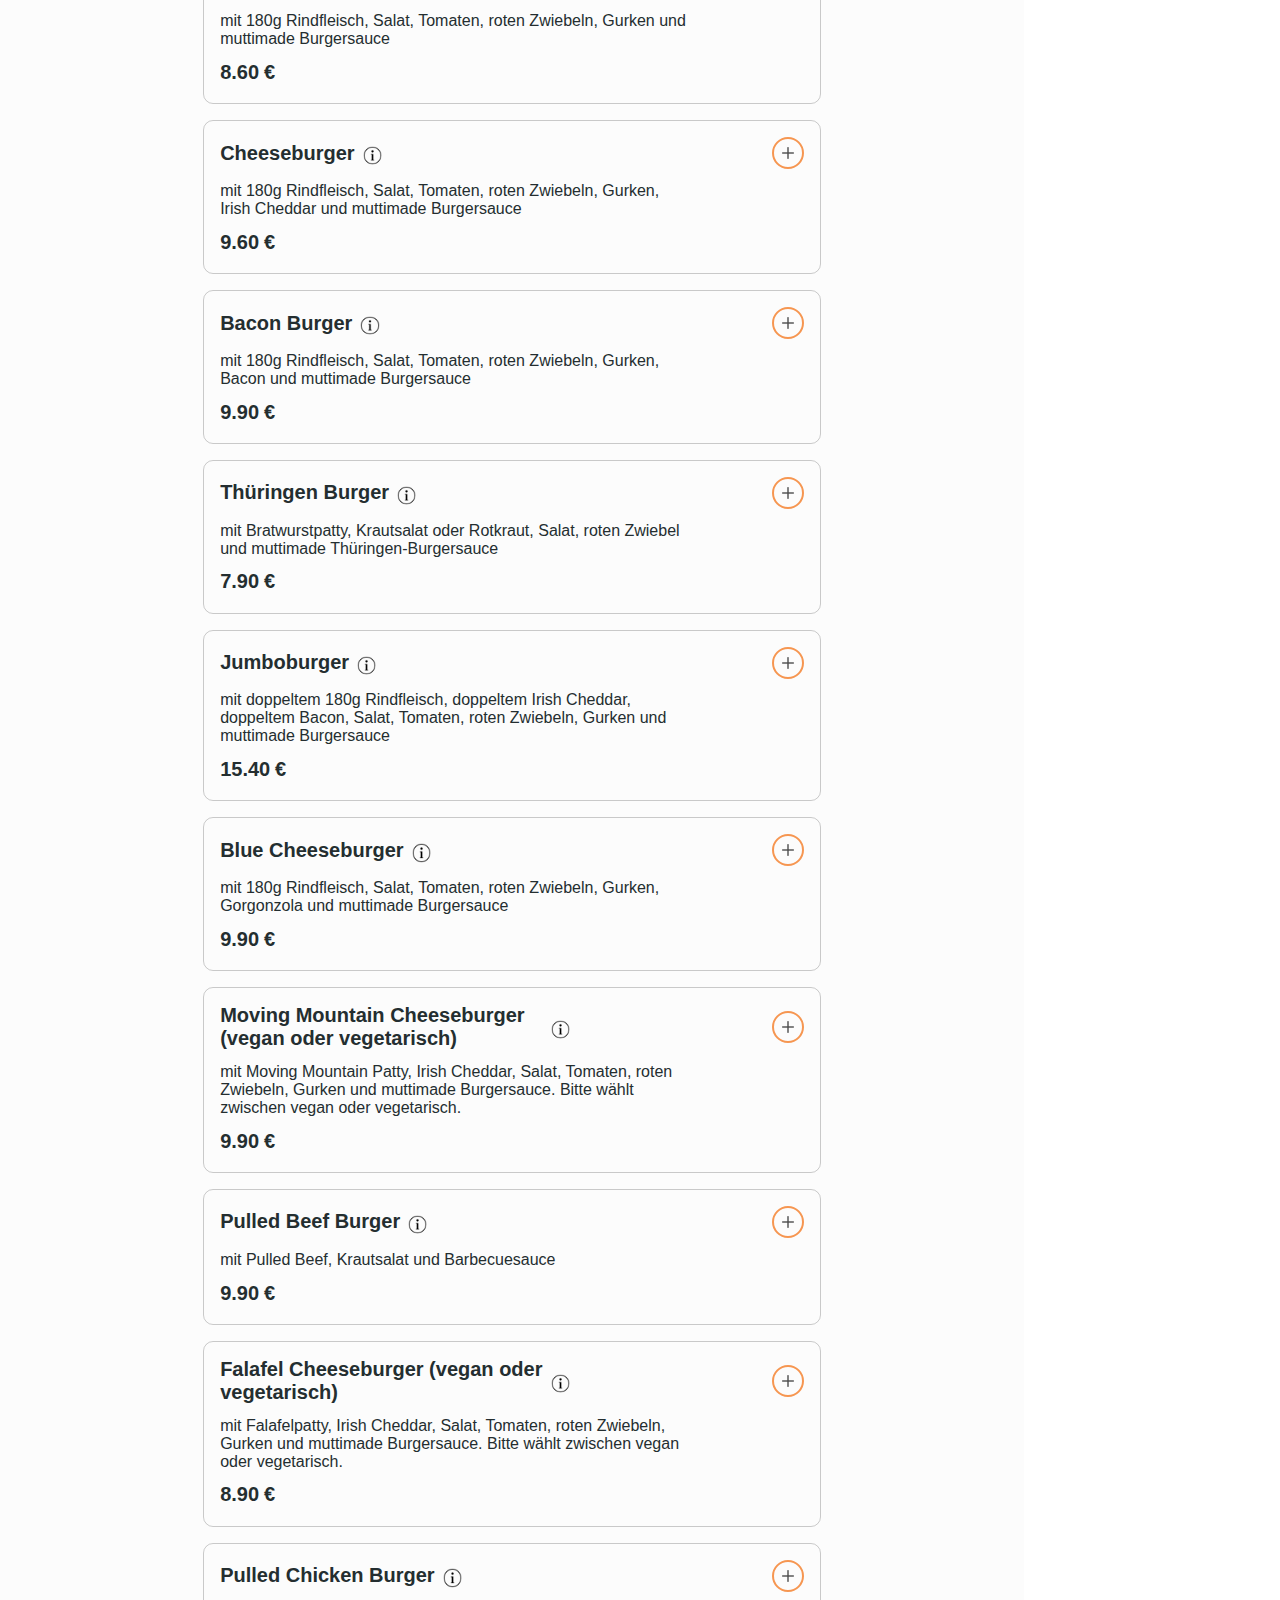
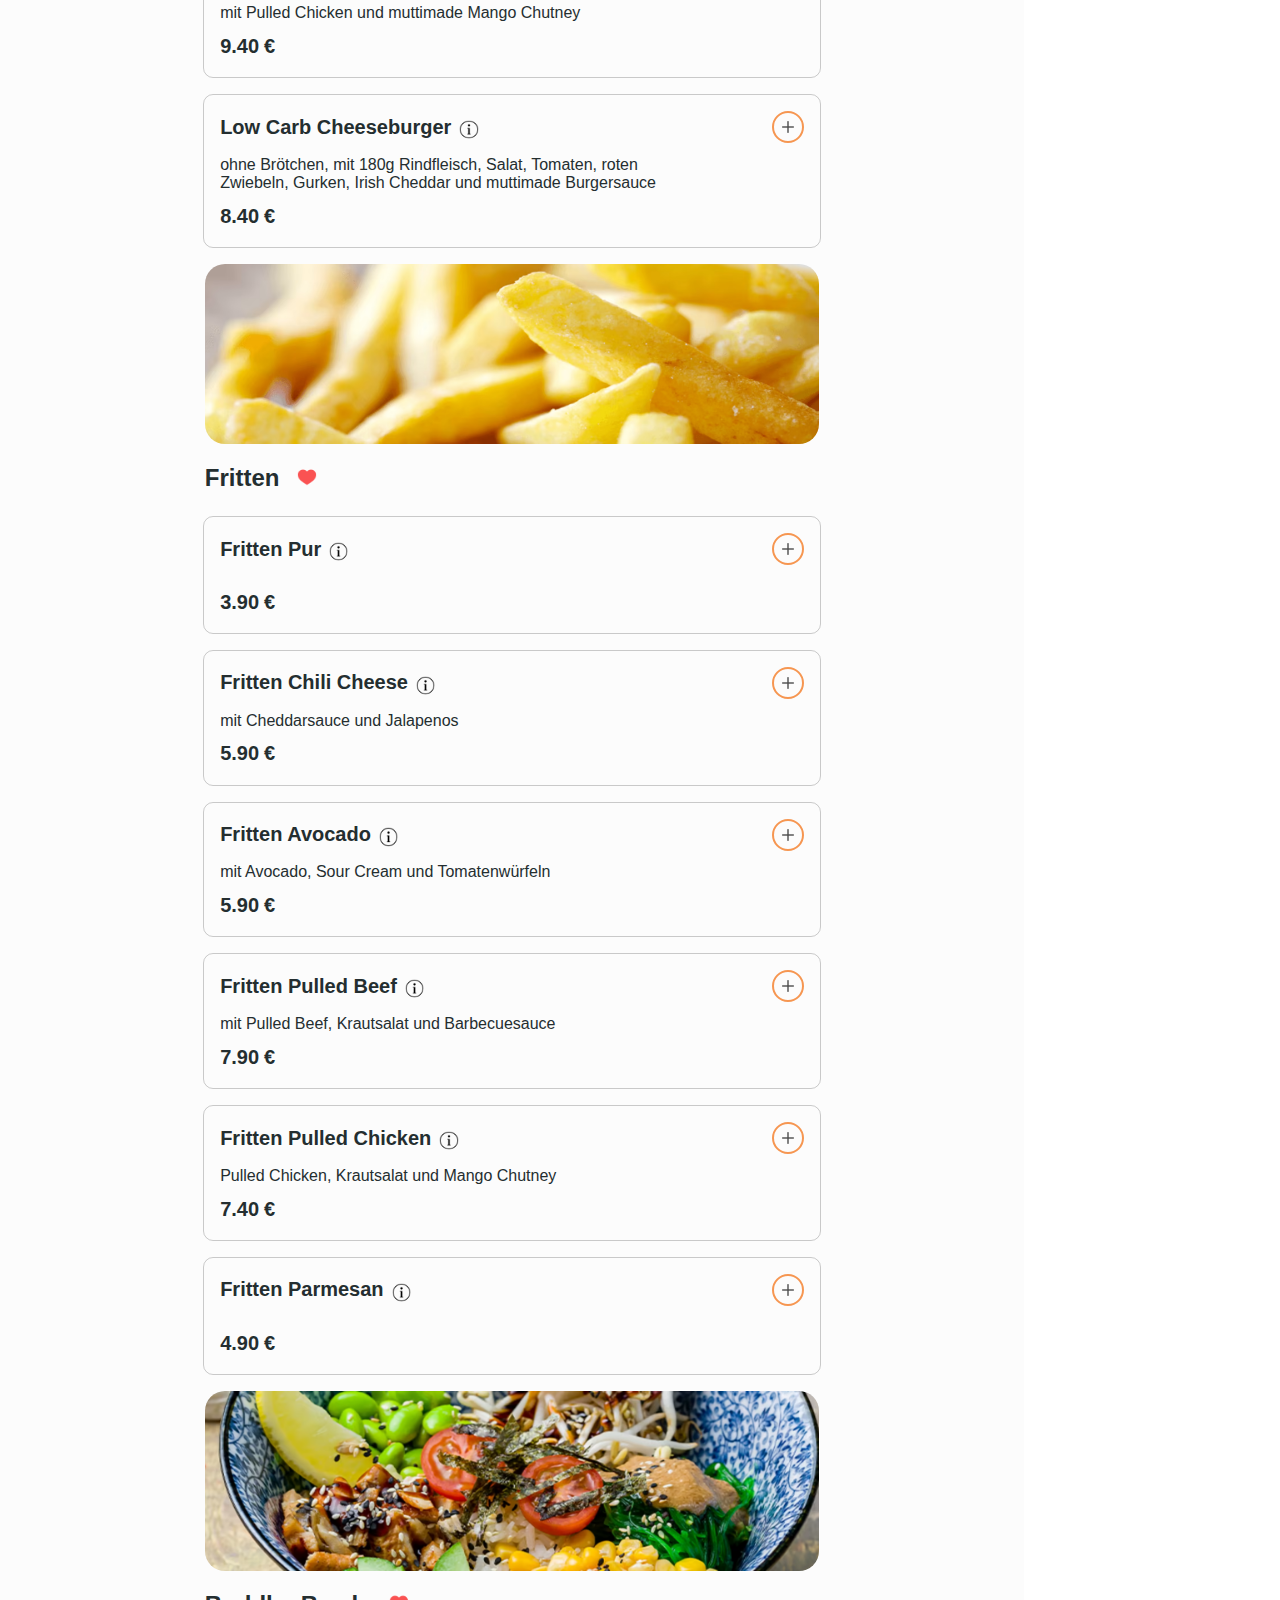
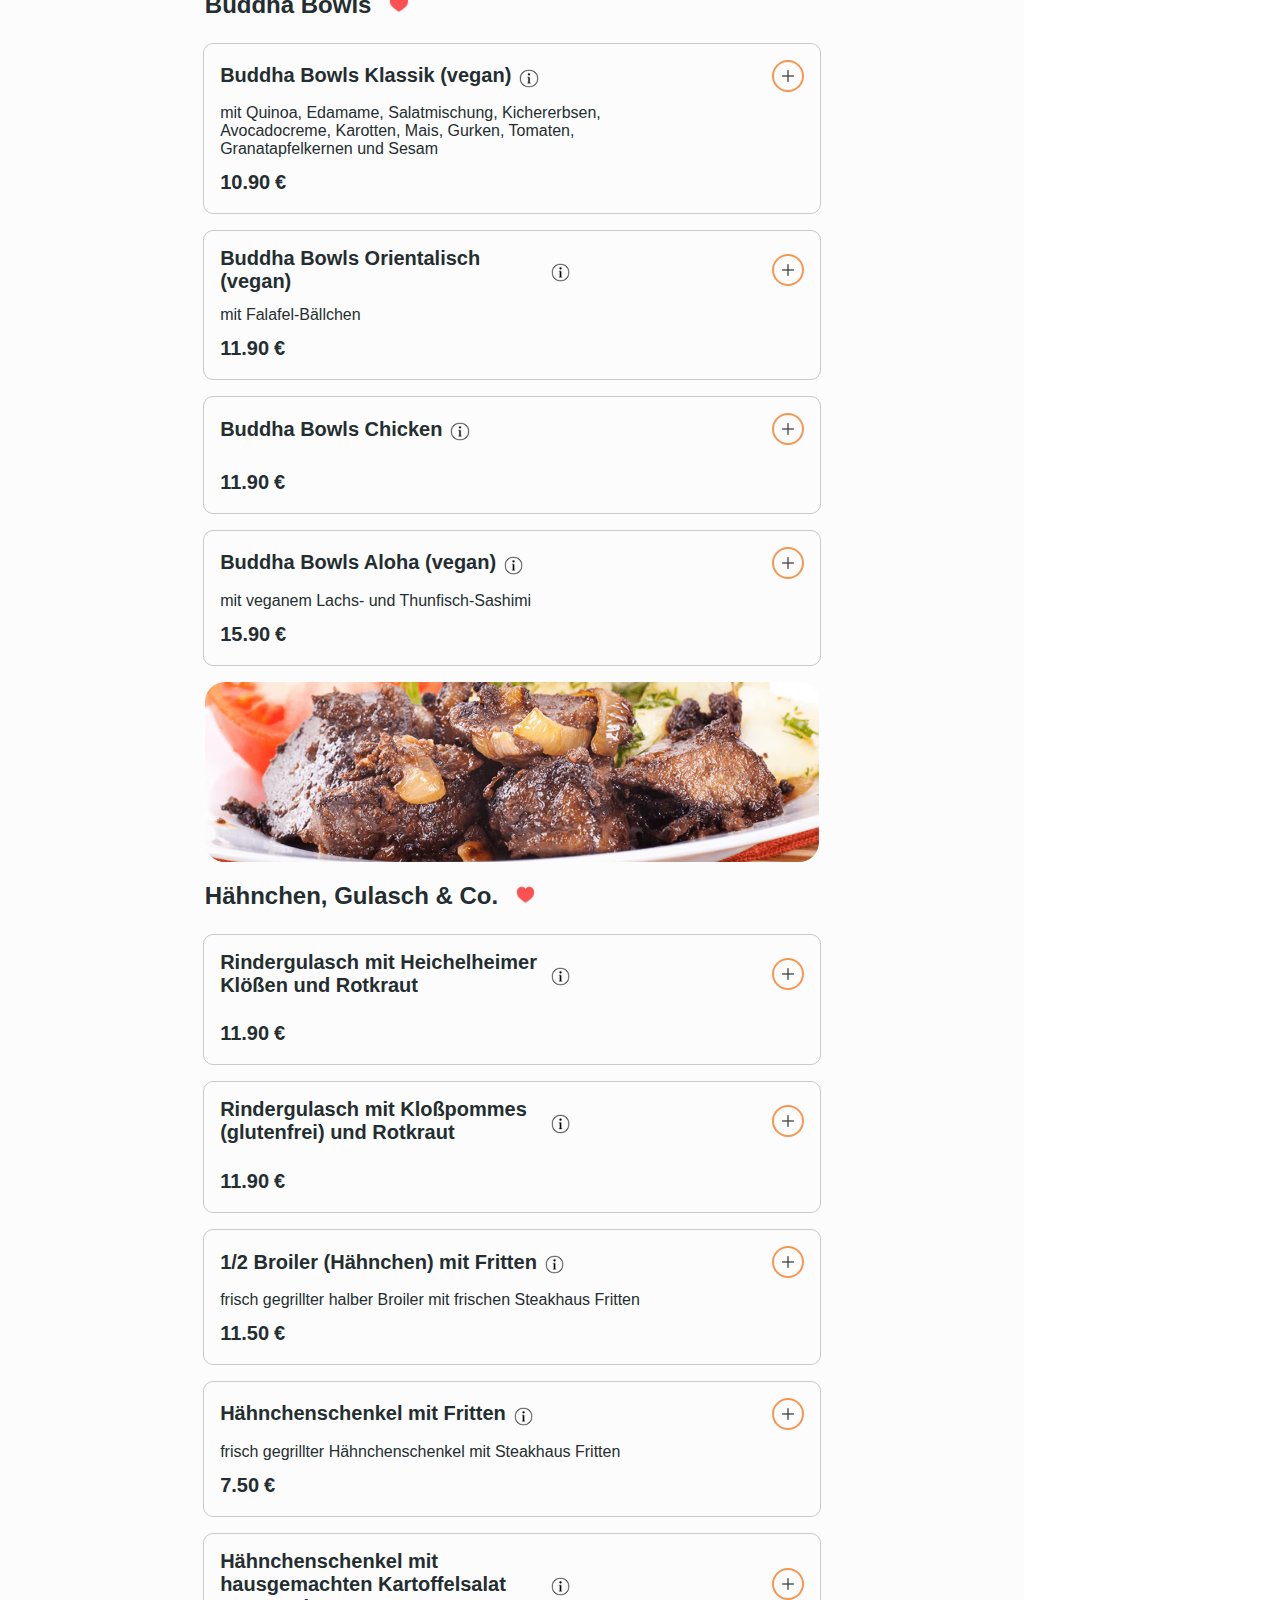
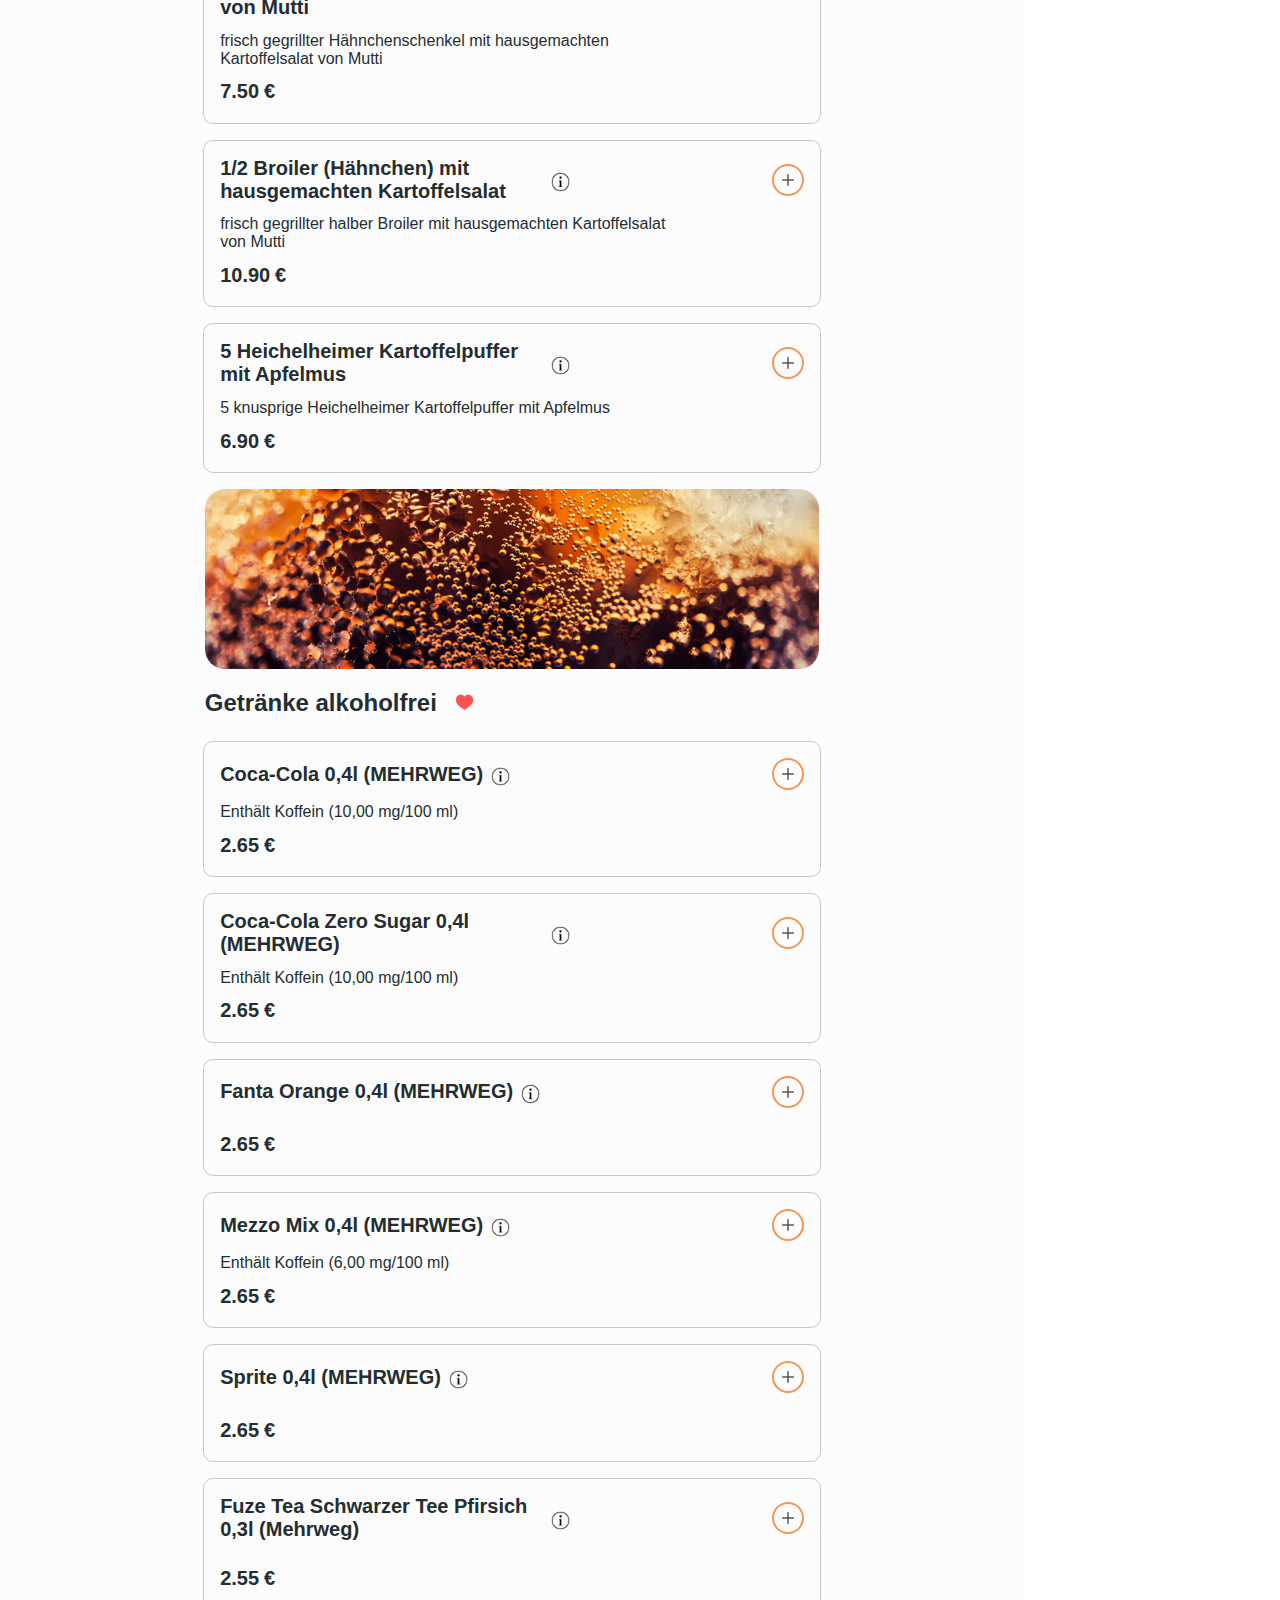
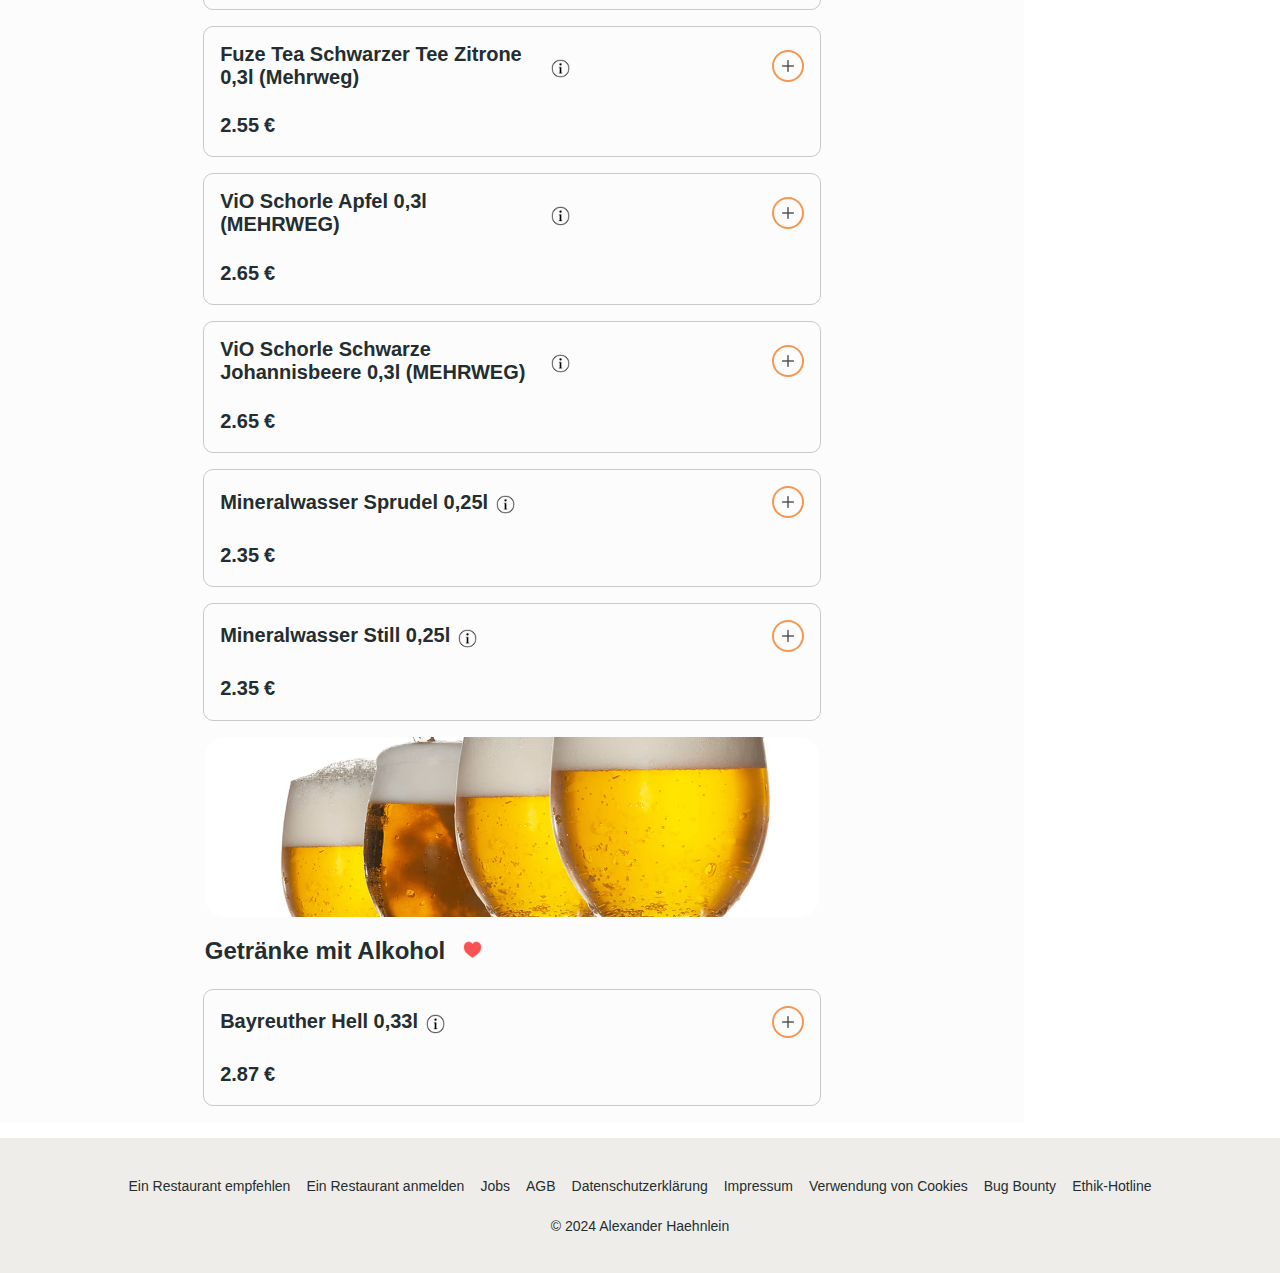
==== commit 3baf8edd: "exchange logo with own logo" ====
--- a/index.html
+++ b/index.html
@@ -9,7 +9,10 @@
    </head>
    <body>
       <header>
-         <img src="./src/img/lieferando_logo.svg" alt="Company Logo" />
+         <div class="header-logo-wrapper">
+            <img src="./src/img/logo_transparent.svg" alt="Company Logo" />
+            <span class="logo-font">Bringerando</span>
+         </div>
          <div class="header--headline">Speisekarte</div>
          <div class="header-right-side-wrapper">
             <div class="language-select right-element">DE</div>
--- a/style.css
+++ b/style.css
@@ -30,9 +30,23 @@
    box-shadow: 0px 3px 10px rgba(0, 0, 0, 0.3);
    position: relative;
    z-index: 3;
-   img:hover {
-      cursor: pointer;
-   }
+   .header-logo-wrapper {
+      display: flex;
+      height: auto;
+      display: flex;
+      align-items: center;
+      user-select: none;
+      .logo-font {
+         font-size: 1.8rem;
+         font-weight: bold;
+         color: #f19e39;
+         font-family: cursive;
+      }
+      img {
+         width: 2.5rem;
+      }
+   }
+
    .header--headline {
       font-size: 14px;
       font-weight: bold;
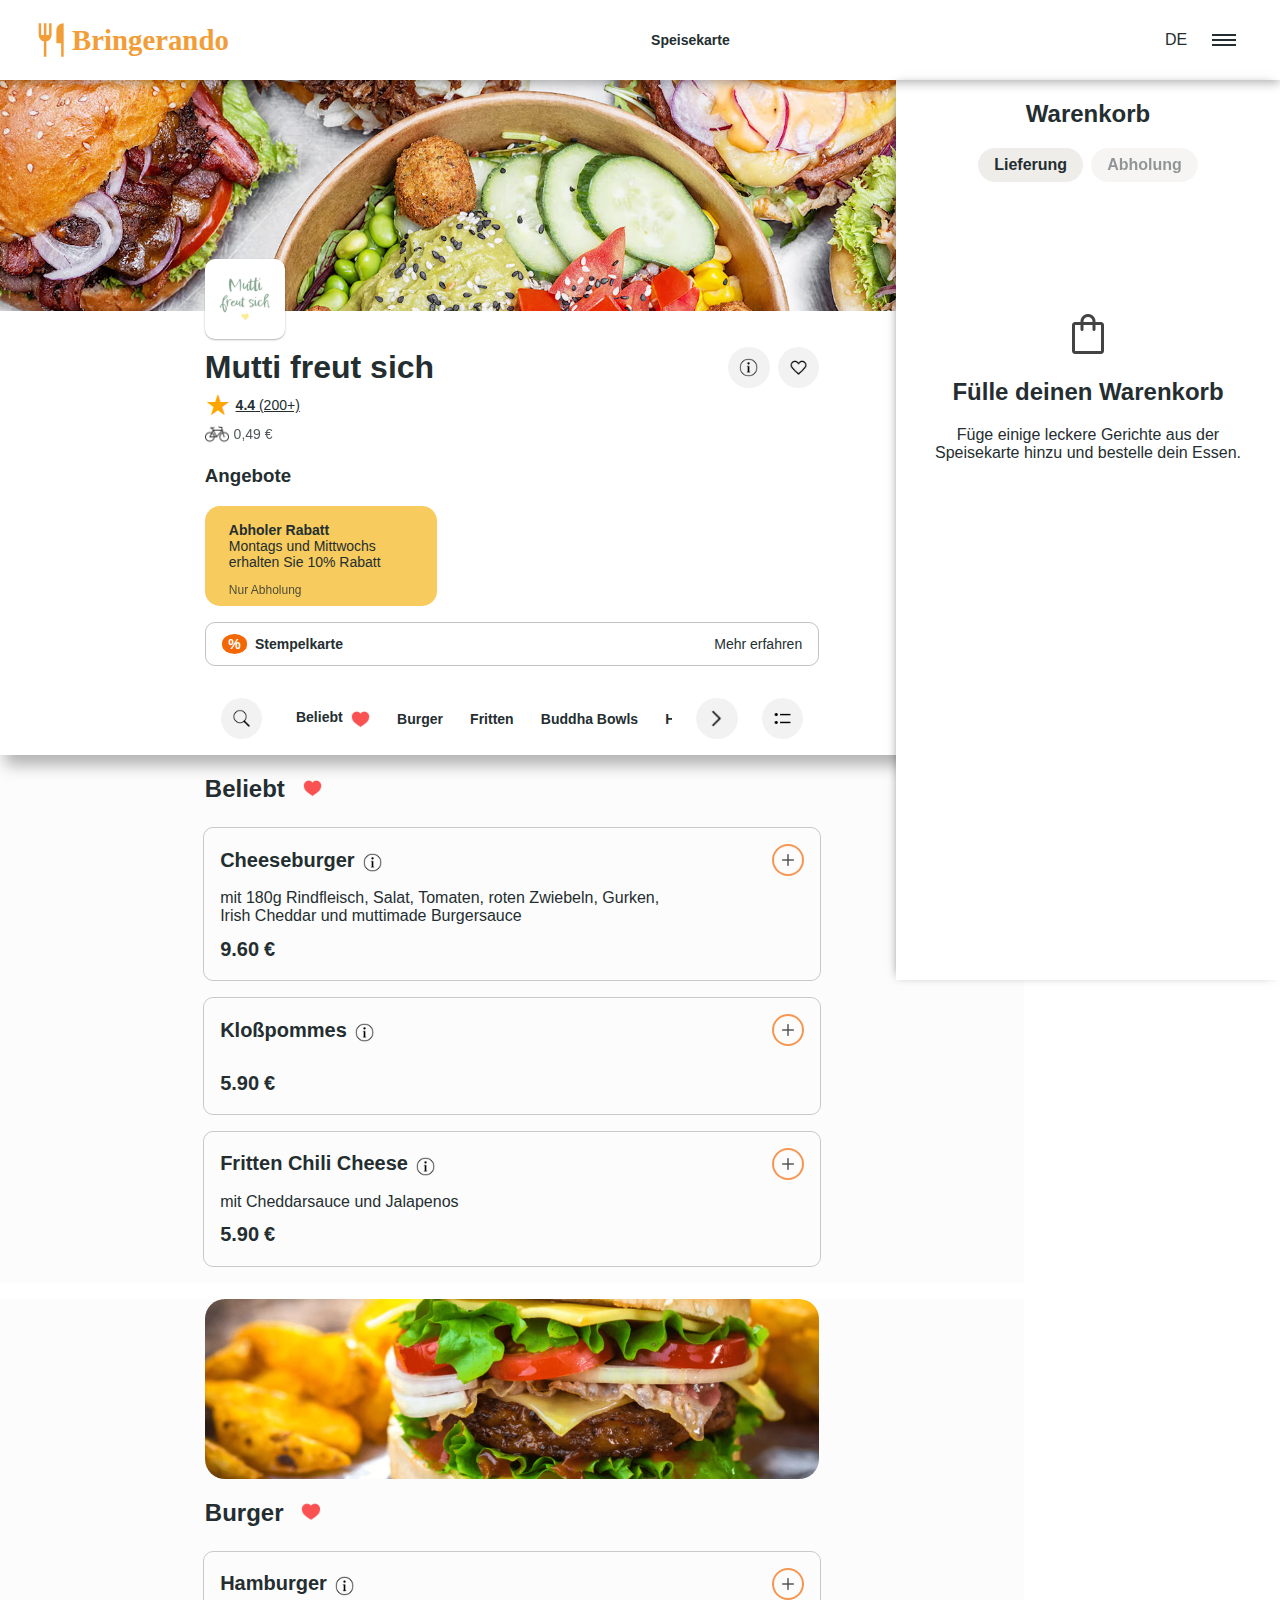
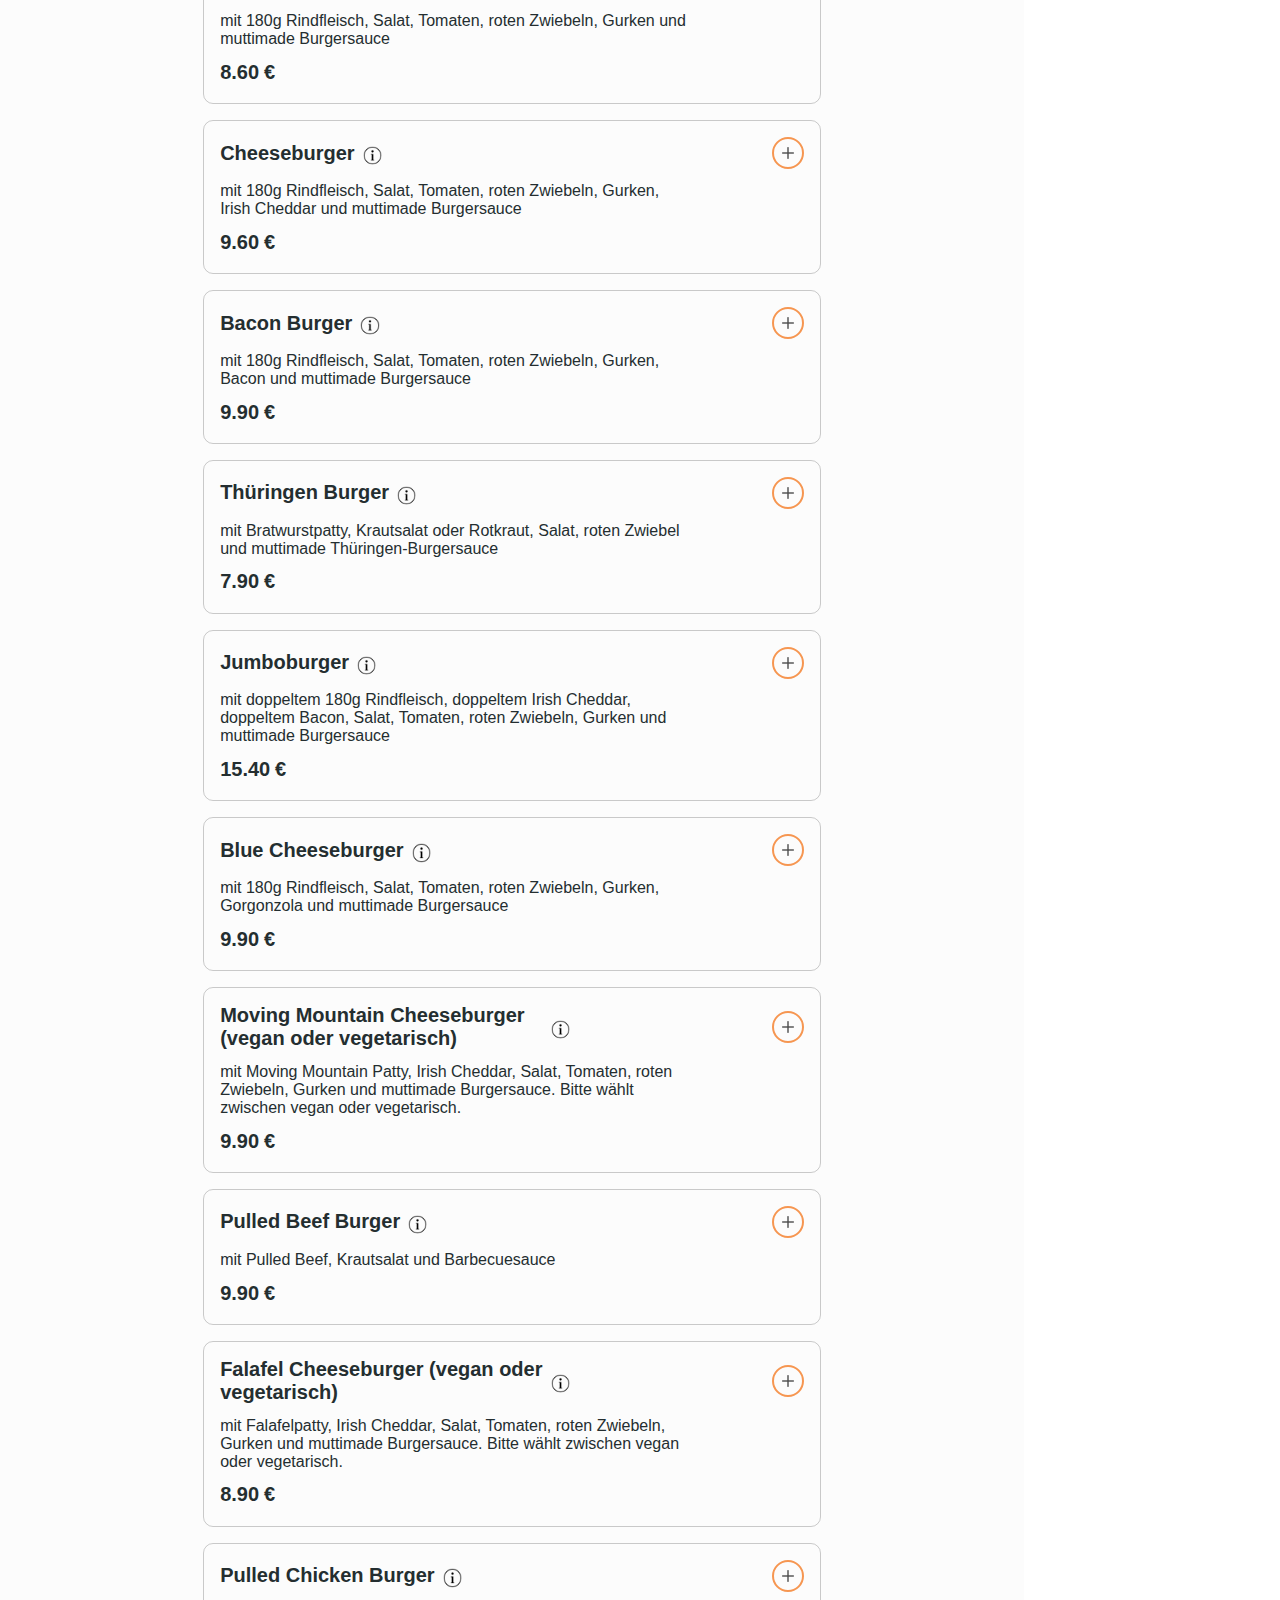
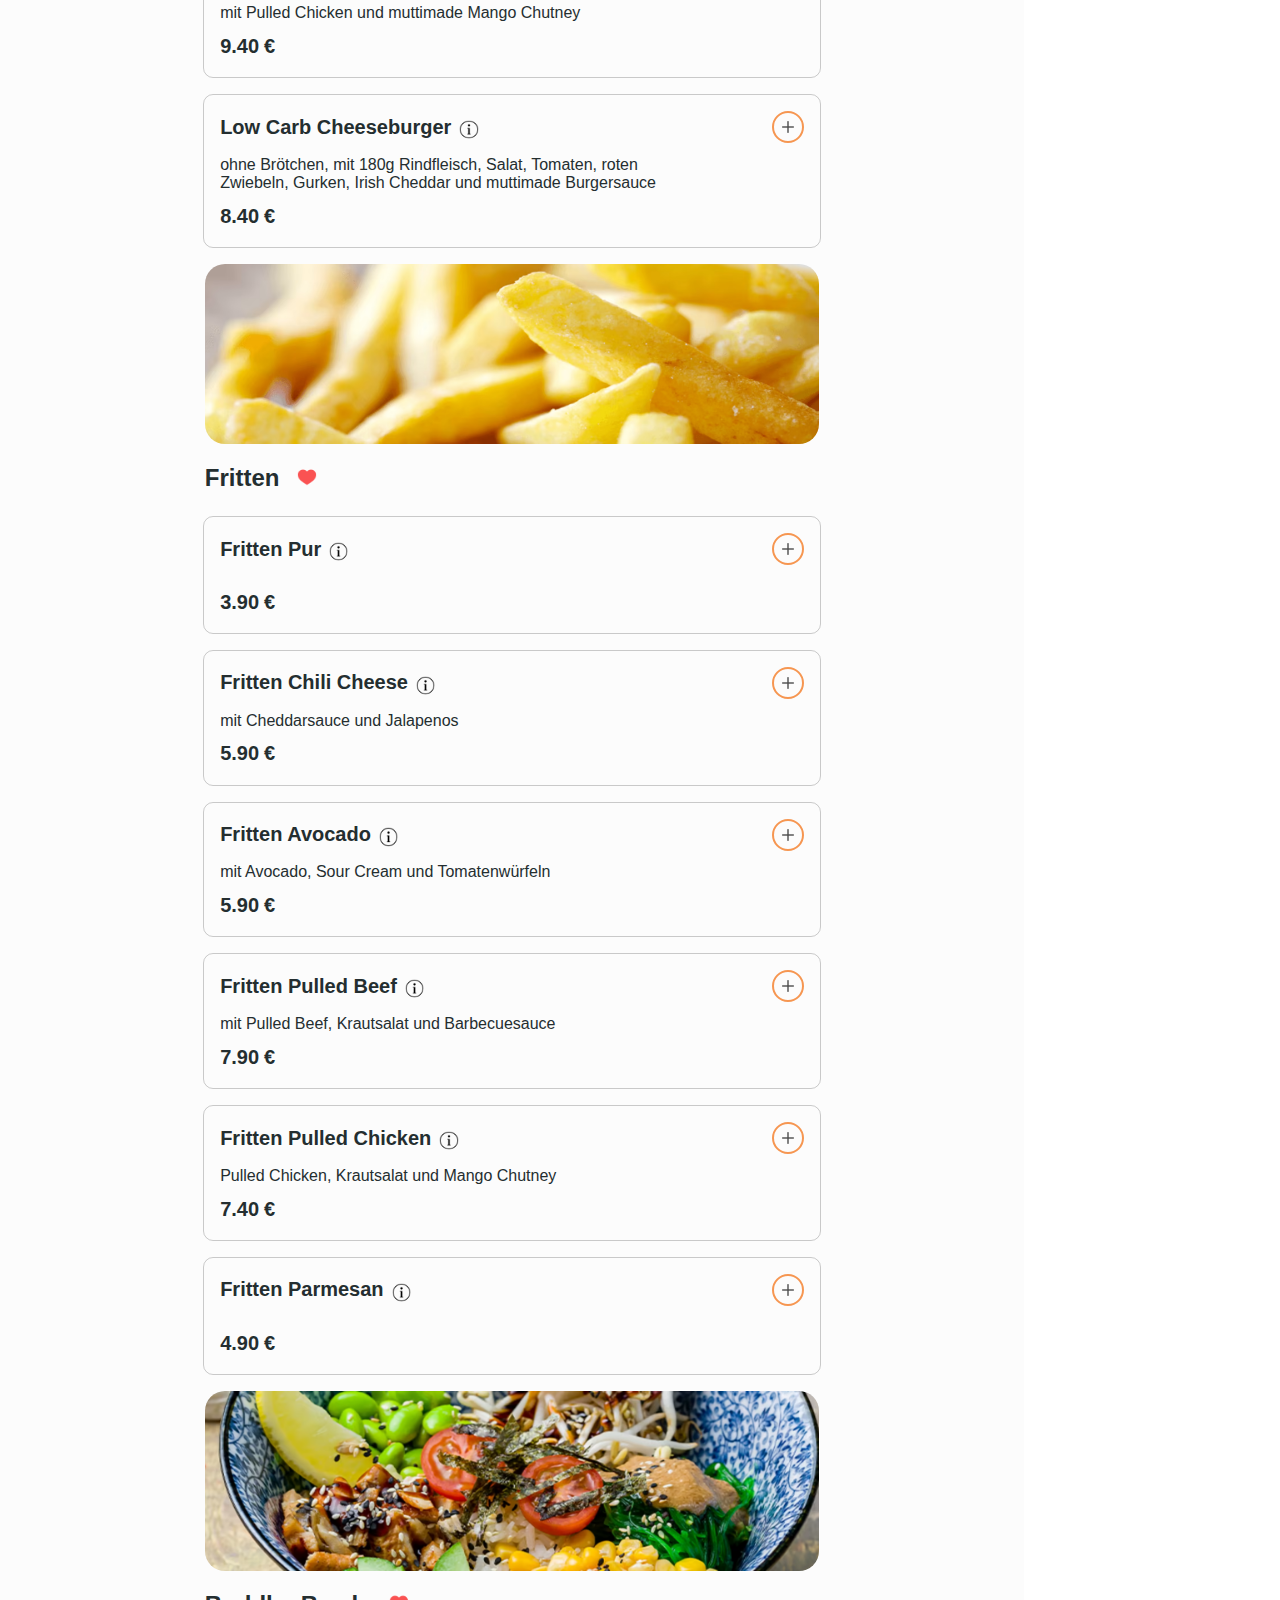
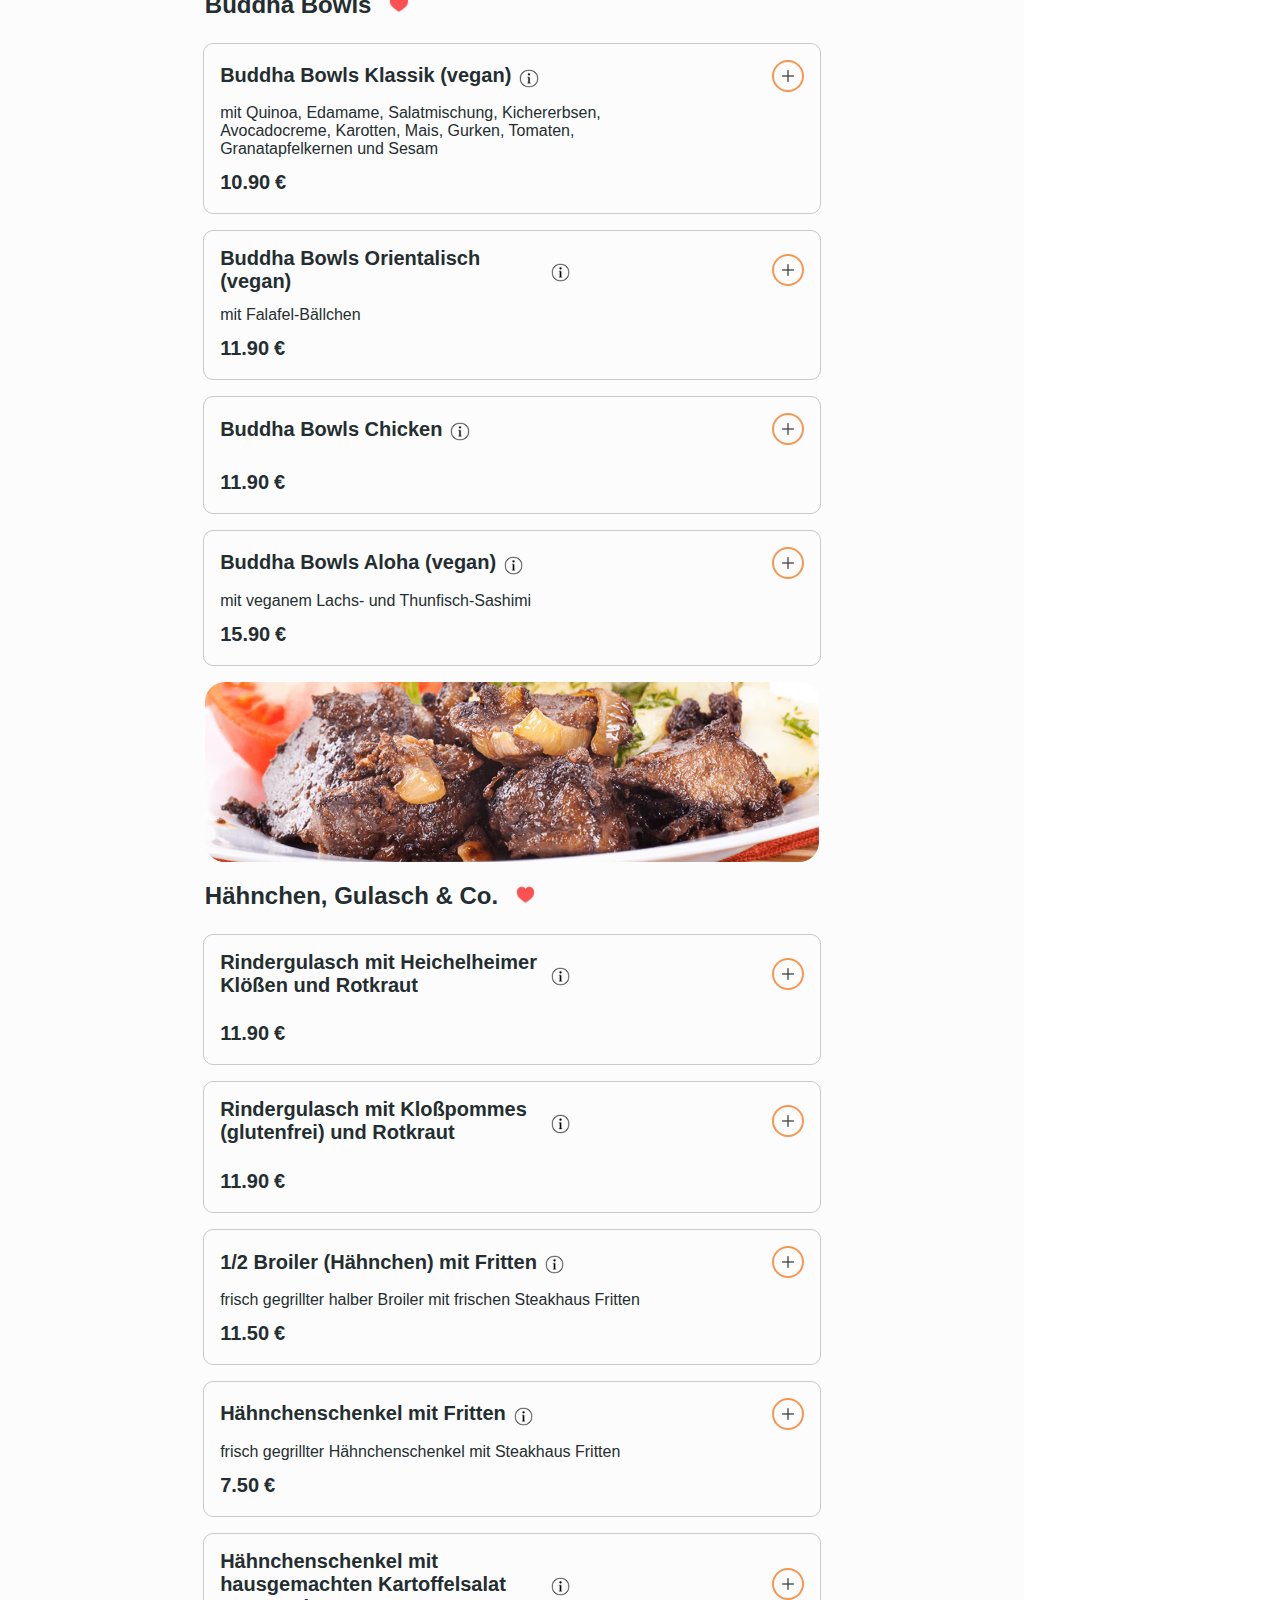
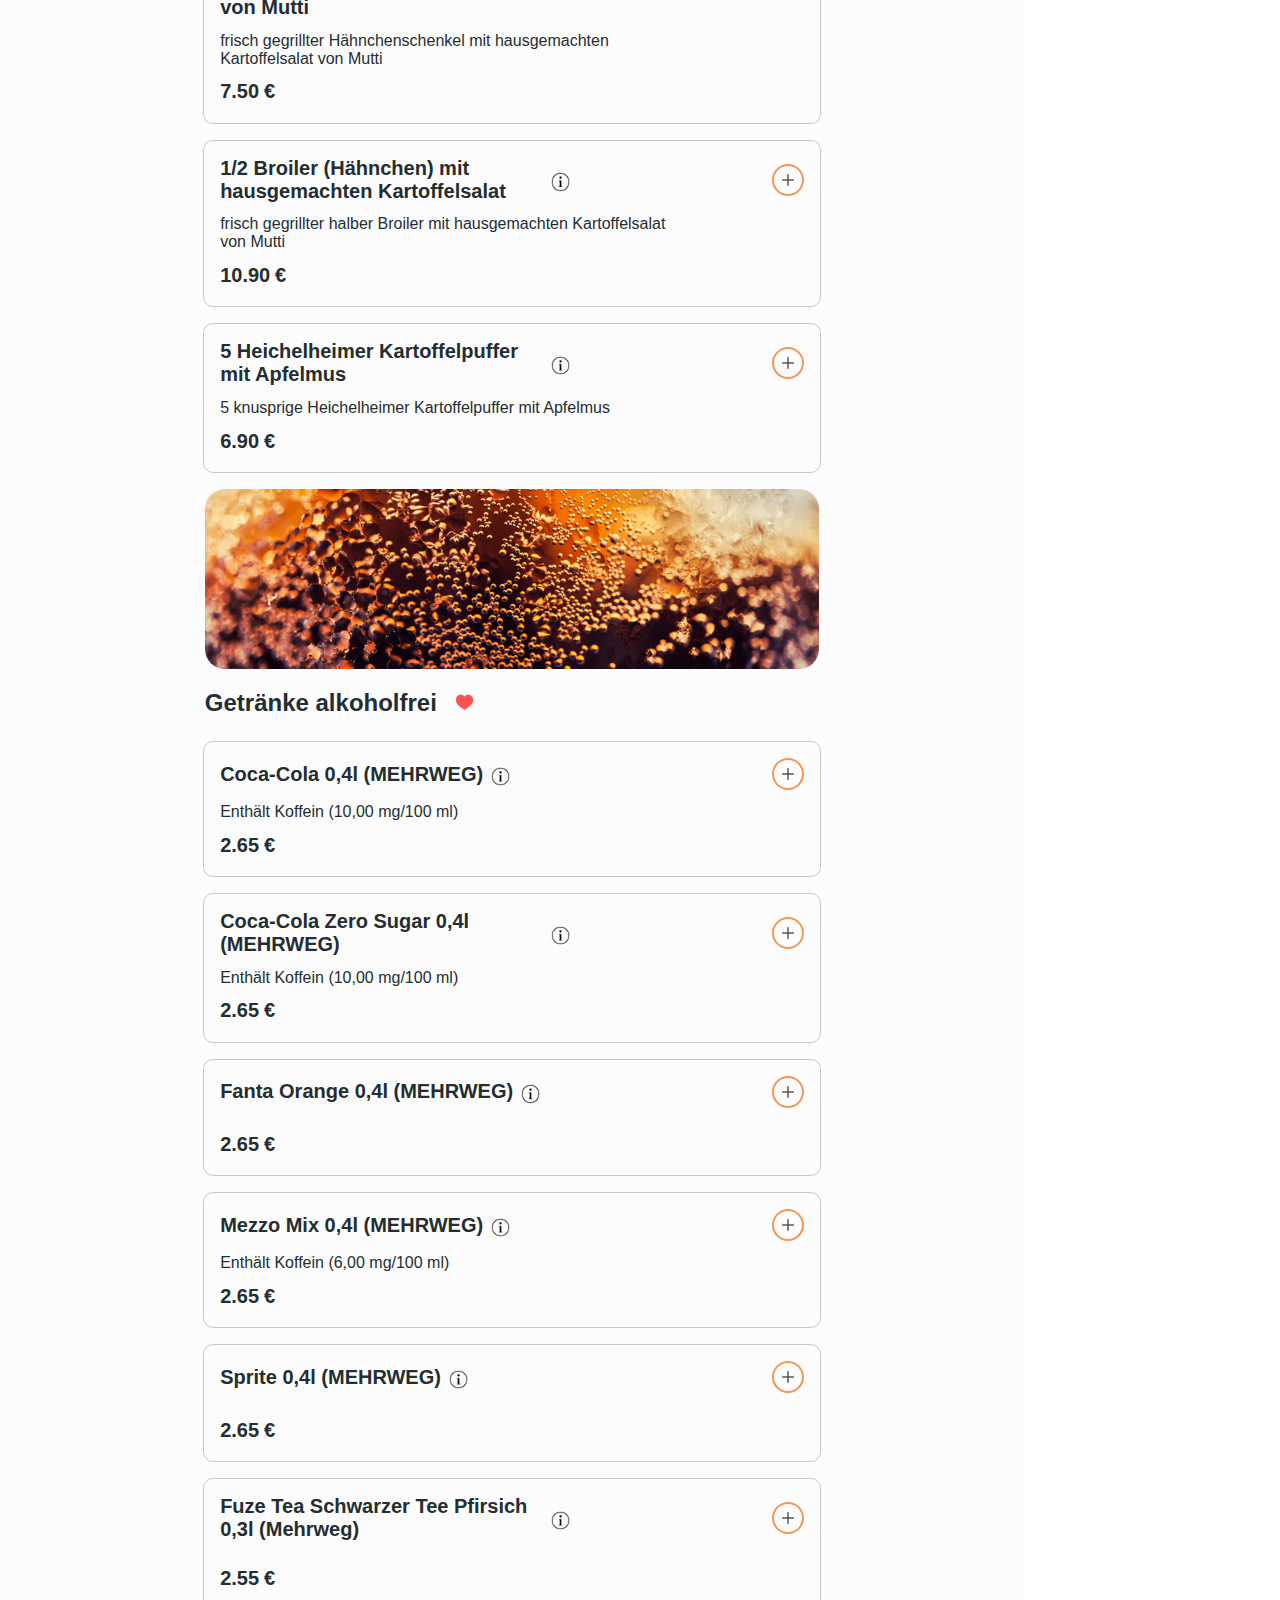
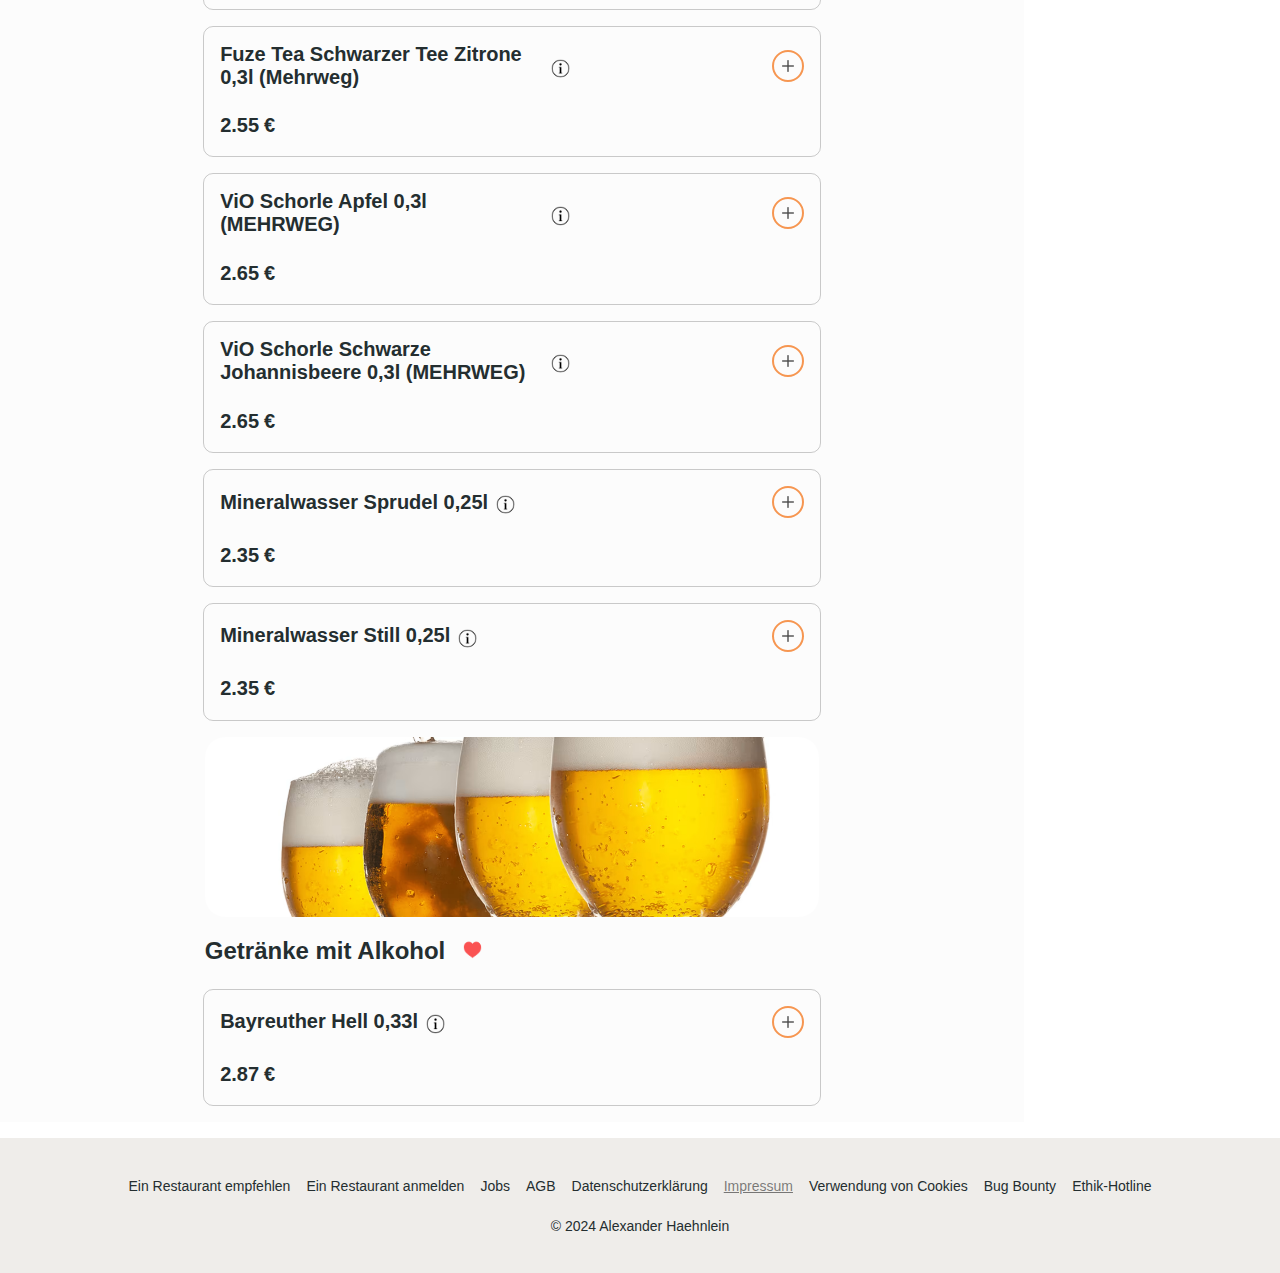
==== commit 8c542201: "add+style impressum" ====
--- a/index.html
+++ b/index.html
@@ -3,9 +3,9 @@
    <head>
       <meta charset="UTF-8" />
       <meta name="viewport" content="width=device-width, initial-scale=1.0" />
-      <title>Lieferando-Klon</title>
+      <title>Bringerando</title>
       <link rel="stylesheet" href="style.css" />
-      <link rel="shortcut icon" href="./src/img/fav.png" type="image/x-icon" />
+      <link rel="shortcut icon" href="./src/img/logo_transparent.svg" type="image/x-icon" />
    </head>
    <body>
       <header>
@@ -239,7 +239,7 @@
             <div>Jobs</div>
             <div>AGB</div>
             <div>Datenschutzerklärung</div>
-            <div>Impressum</div>
+            <a href="./impressum.html">Impressum</a>
             <div>Verwendung von Cookies</div>
             <div>Bug Bounty</div>
             <div>Ethik-Hotline</div>
--- a/style.css
+++ b/style.css
@@ -715,6 +715,13 @@
             text-decoration: underline;
             cursor: pointer;
          }
+      }
+   }
+   a {
+      color: rgba(0, 0, 0, 0.5);
+      transition: all 150ms ease-in-out;
+      &:hover {
+         color: inherit;
       }
    }
 }
